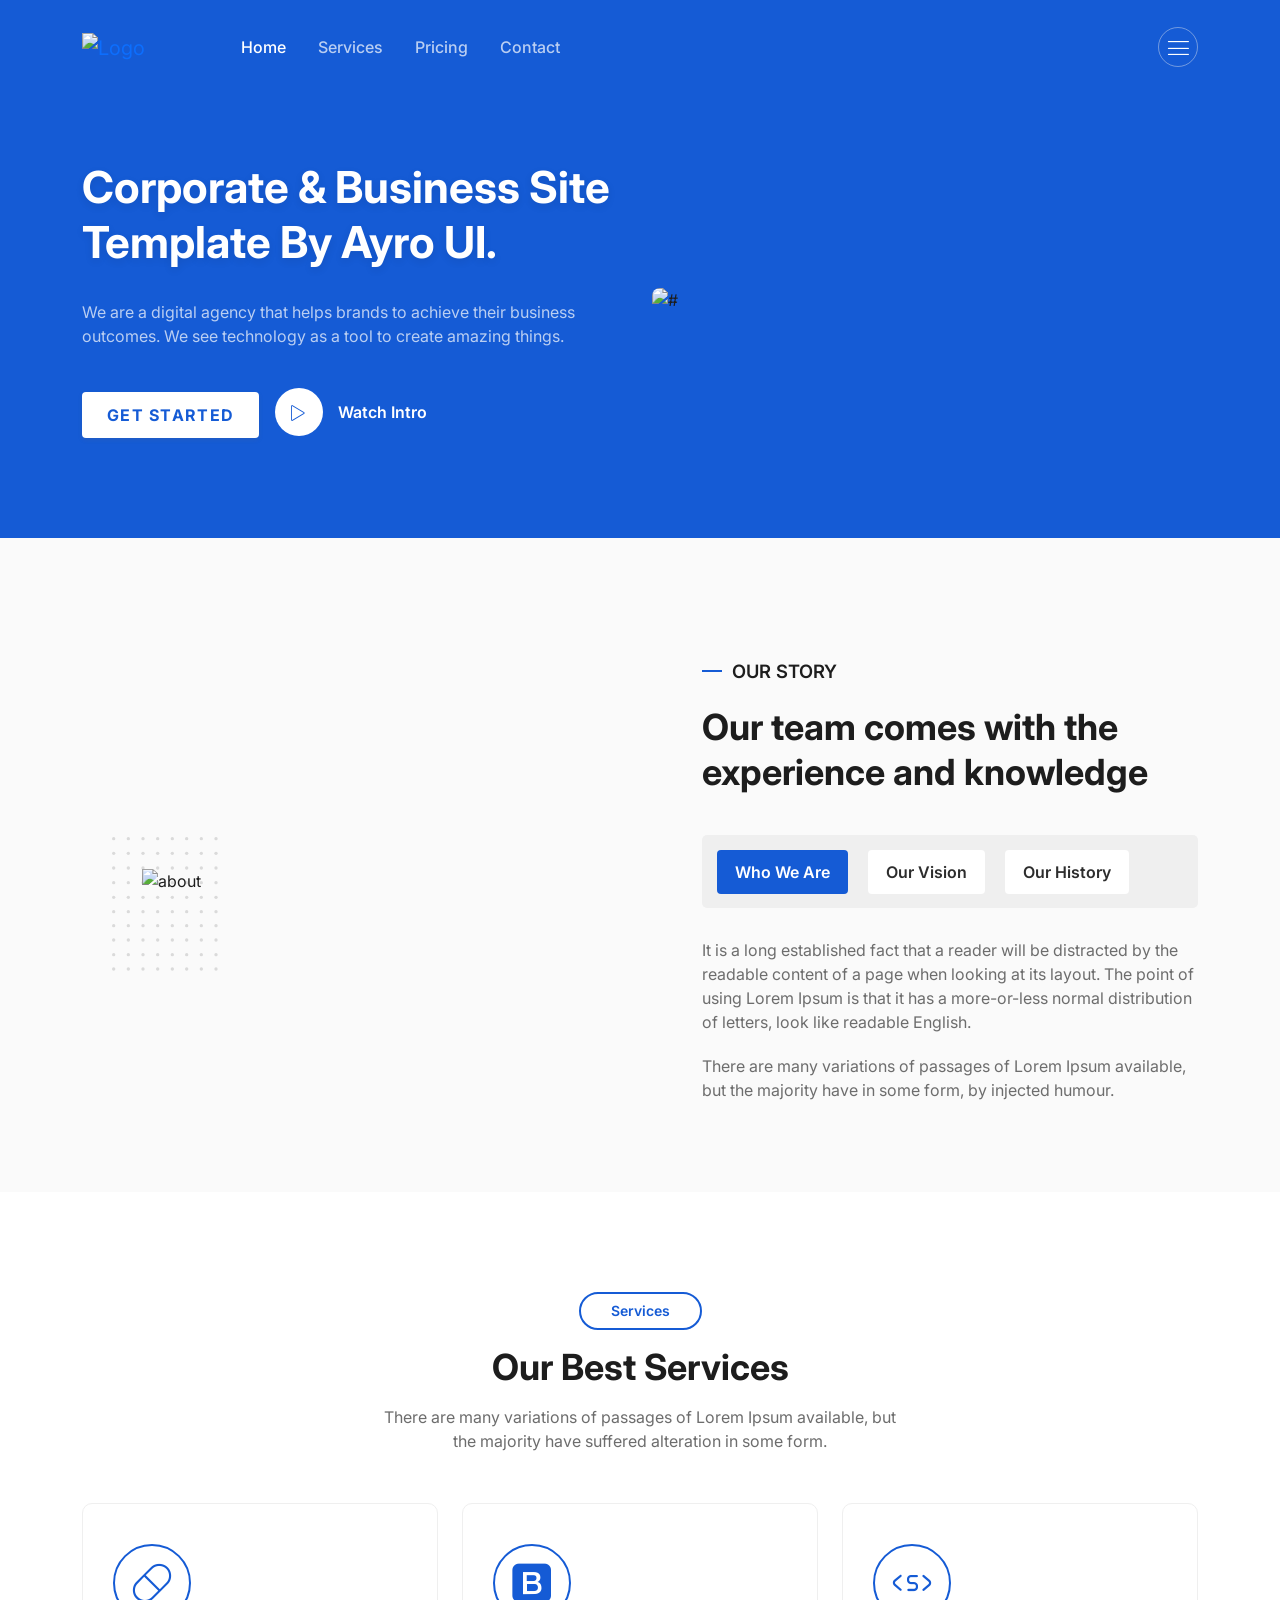
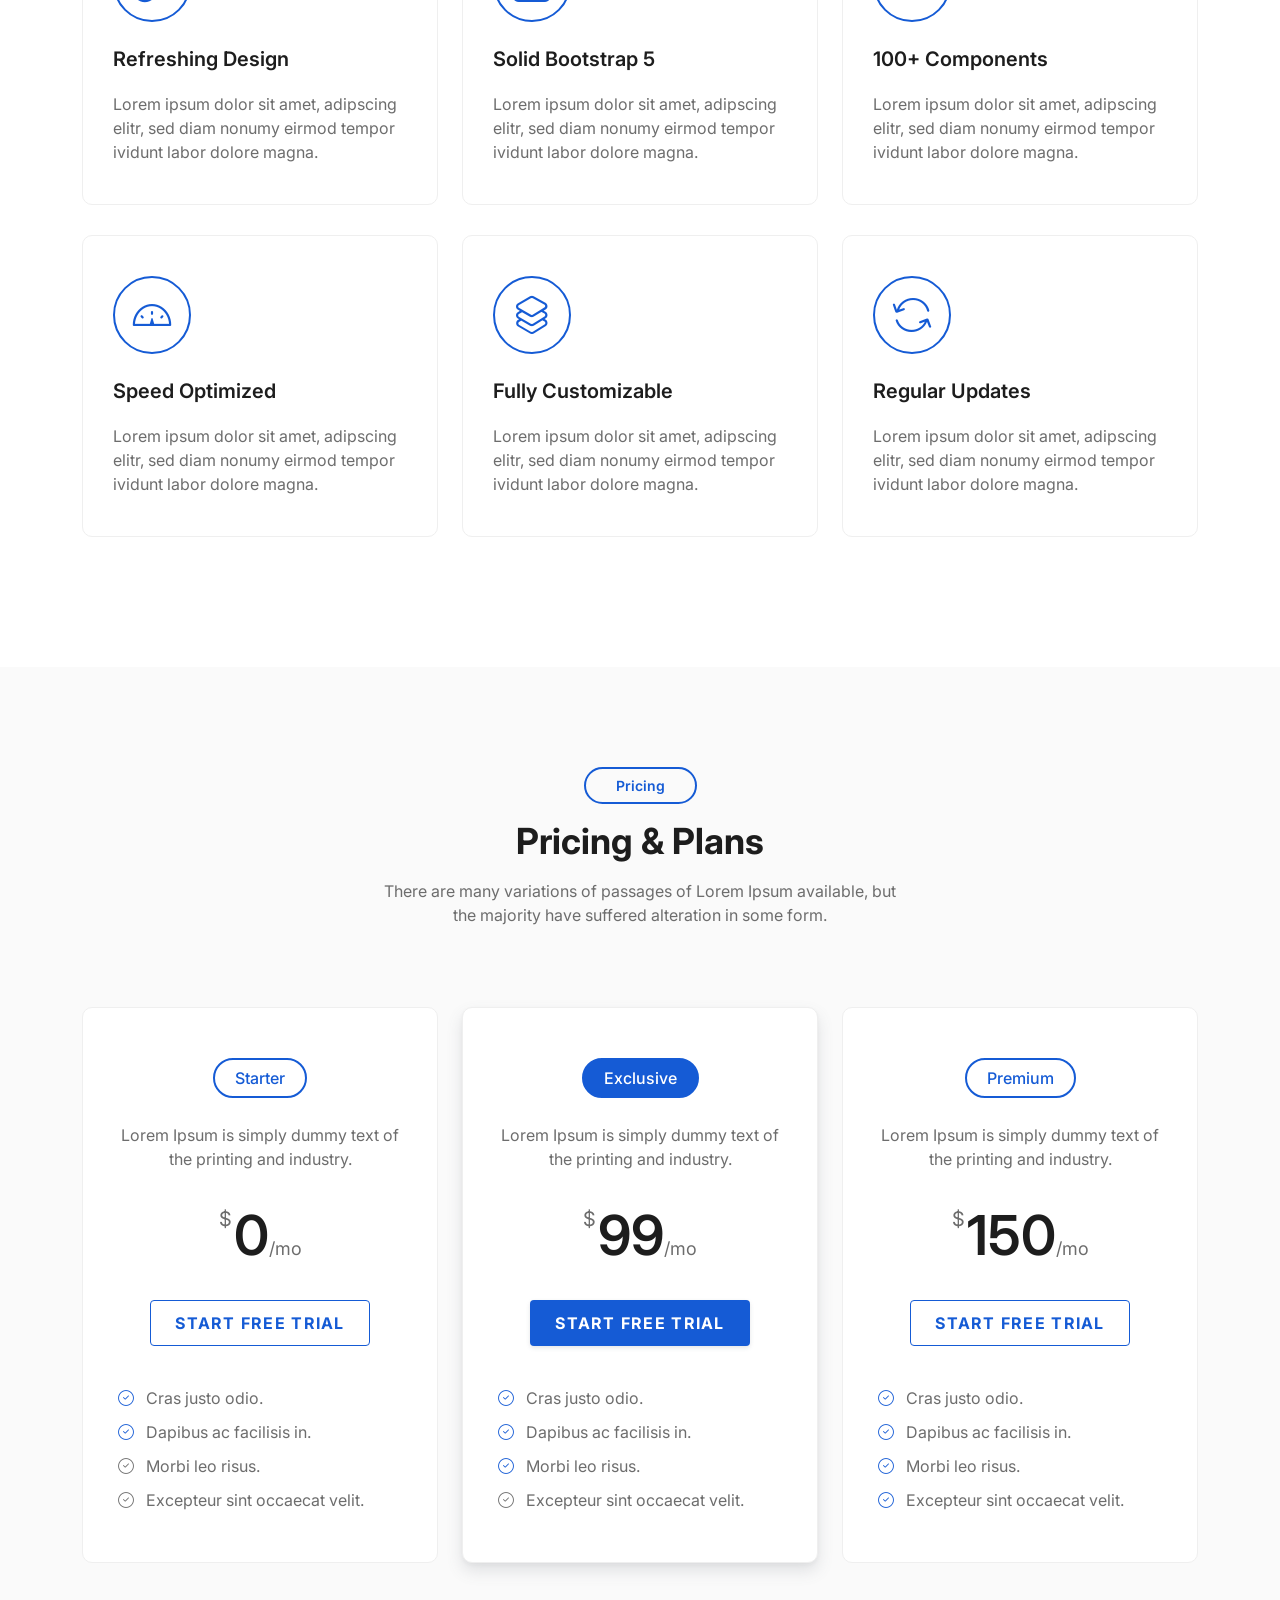
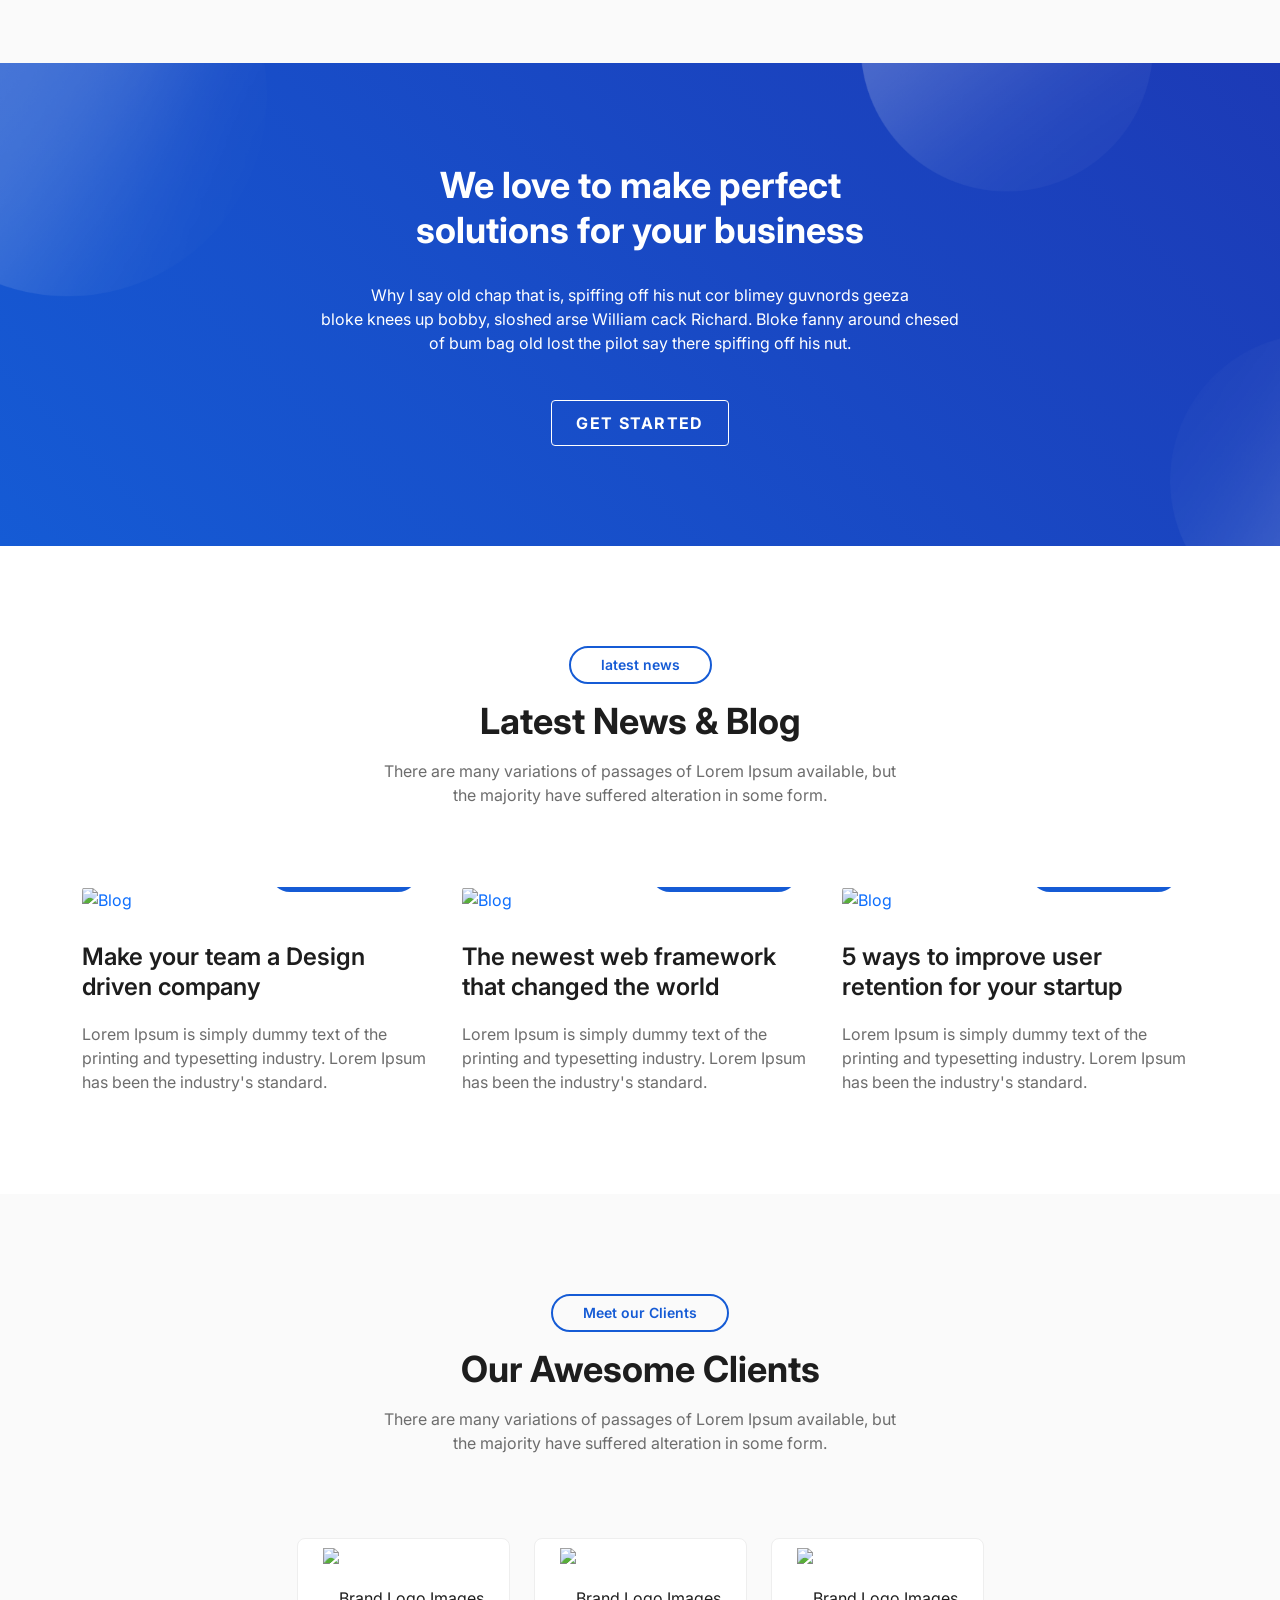
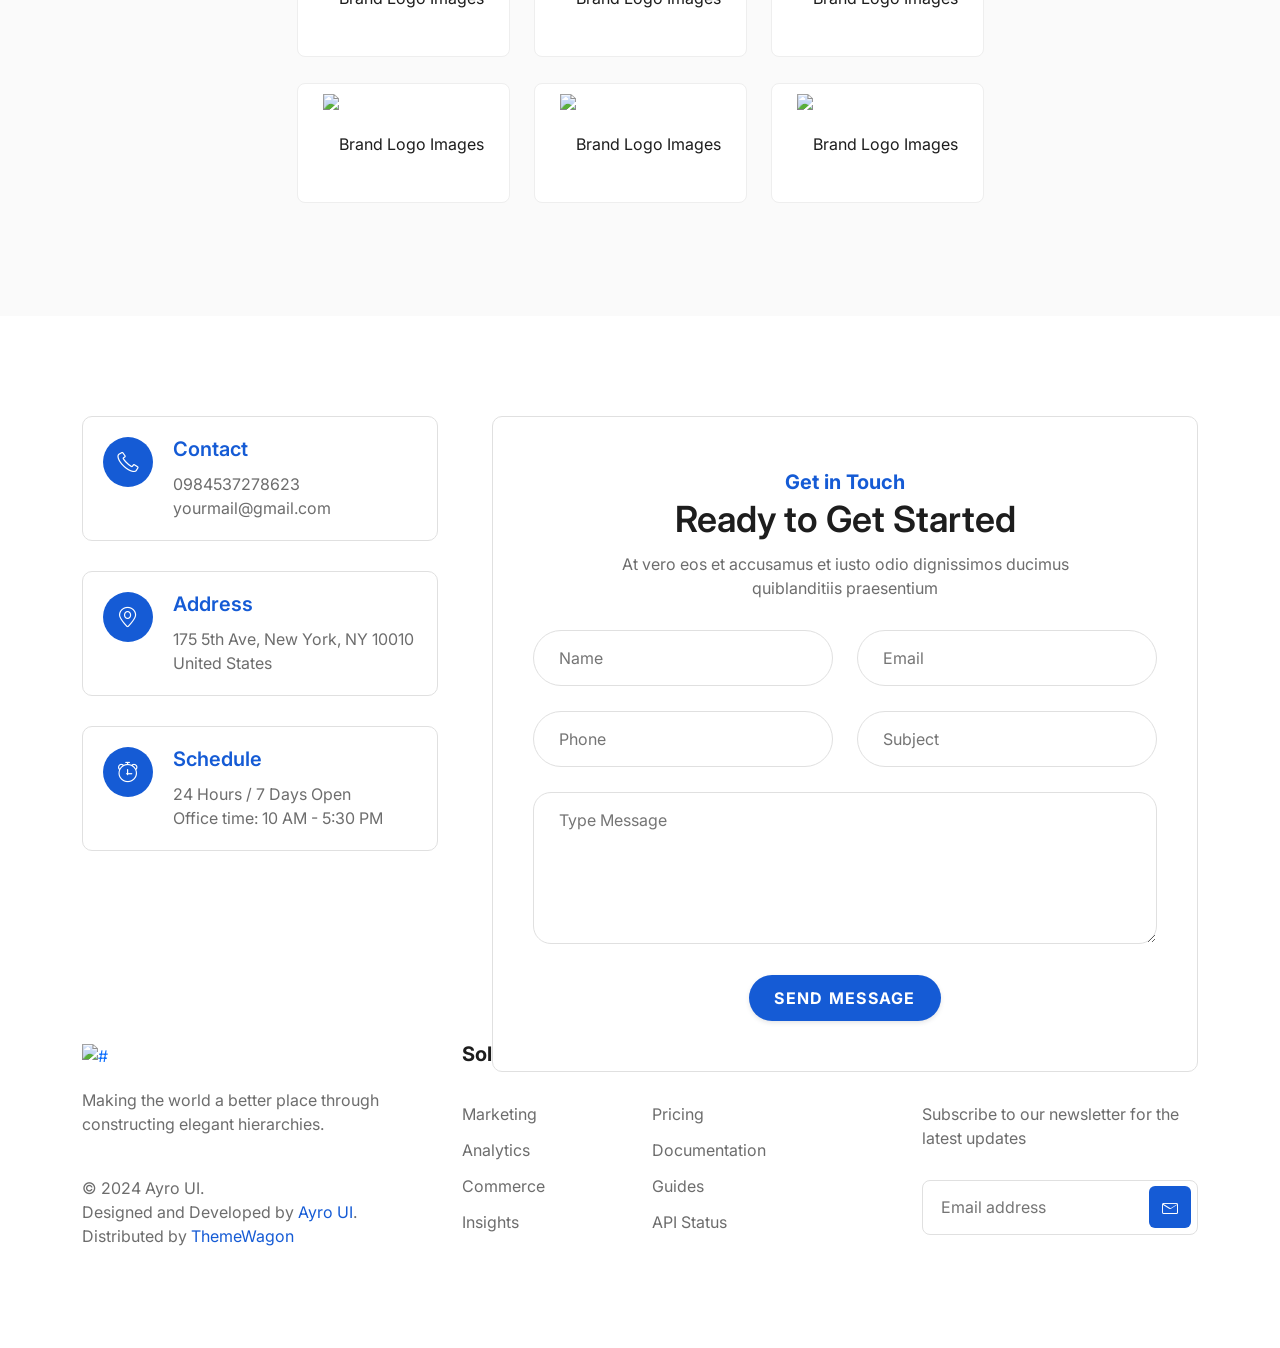
==== index.html @ a14bc6bd "Update" ====
<!DOCTYPE html>
<html lang="en">

<head>
	<!--====== Required meta tags ======-->
	<meta charset="utf-8" />
	<meta http-equiv="x-ua-compatible" content="ie=edge" />
	<meta name="description" content="" />
	<meta name="viewport" content="width=device-width, initial-scale=1, shrink-to-fit=no" />

	<!--====== Title ======-->
	<title>Business | Bootstrap 5 Business Template</title>

	<!--====== Favicon Icon ======-->
	<link rel="shortcut icon" href="../assets/images/favicon.svg" type="image/svg" />

	<!--====== Bootstrap css ======-->
	<link rel="stylesheet" href="assets/css/bootstrap.min.css" />

	<!--====== Line Icons css ======-->
	<link rel="stylesheet" href="assets/css/lineicons.css" />

	<!--====== Tiny Slider css ======-->
	<link rel="stylesheet" href="assets/css/tiny-slider.css" />

	<!--====== gLightBox css ======-->
	<link rel="stylesheet" href="assets/css/glightbox.min.css" />

	<link rel="stylesheet" href="style.css" />
</head>

<body>

	<!--====== NAVBAR NINE PART START ======-->

	<section class="navbar-area navbar-nine">
		<div class="container">
			<div class="row">
				<div class="col-lg-12">
					<nav class="navbar navbar-expand-lg">
						<a class="navbar-brand" href="index.html">
							<img src="assets/images/white-logo.svg" alt="Logo" />
						</a>
						<button class="navbar-toggler" type="button" data-bs-toggle="collapse"
							data-bs-target="#navbarNine" aria-controls="navbarNine" aria-expanded="false"
							aria-label="Toggle navigation">
							<span class="toggler-icon"></span>
							<span class="toggler-icon"></span>
							<span class="toggler-icon"></span>
						</button>

						<div class="collapse navbar-collapse sub-menu-bar" id="navbarNine">
							<ul class="navbar-nav me-auto">
								<li class="nav-item">
									<a class="page-scroll active" href="#hero-area">Home</a>
								</li>
								<li class="nav-item">
									<a class="page-scroll" href="#services">Services</a>
								</li>

								<li class="nav-item">
									<a class="page-scroll" href="#pricing">Pricing</a>
								</li>
								<li class="nav-item">
									<a class="page-scroll" href="#contact">Contact</a>
								</li>
							</ul>
						</div>

						<div class="navbar-btn d-none d-lg-inline-block">
							<a class="menu-bar" href="#side-menu-left"><i class="lni lni-menu"></i></a>
						</div>
					</nav>
					<!-- navbar -->
				</div>
			</div>
			<!-- row -->
		</div>
		<!-- container -->
	</section>

	<!--====== NAVBAR NINE PART ENDS ======-->

	<!--====== SIDEBAR PART START ======-->

	<div class="sidebar-left">
		<div class="sidebar-close">
			<a class="close" href="#close"><i class="lni lni-close"></i></a>
		</div>
		<div class="sidebar-content">
			<div class="sidebar-logo">
				<a href="index.html"><img src="assets/images/logo.svg" alt="Logo" /></a>
			</div>
			<p class="text">Lorem ipsum dolor sit amet adipisicing elit. Sapiente fuga nisi rerum iusto intro.</p>
			<!-- logo -->
			<div class="sidebar-menu">
				<h5 class="menu-title">Quick Links</h5>
				<ul>
					<li><a href="javascript:void(0)">About Us</a></li>
					<li><a href="javascript:void(0)">Our Team</a></li>
					<li><a href="javascript:void(0)">Latest News</a></li>
					<li><a href="javascript:void(0)">Contact Us</a></li>
				</ul>
			</div>
			<!-- menu -->
			<div class="sidebar-social align-items-center justify-content-center">
				<h5 class="social-title">Follow Us On</h5>
				<ul>
					<li>
						<a href="javascript:void(0)"><i class="lni lni-facebook-filled"></i></a>
					</li>
					<li>
						<a href="javascript:void(0)"><i class="lni lni-twitter-original"></i></a>
					</li>
					<li>
						<a href="javascript:void(0)"><i class="lni lni-linkedin-original"></i></a>
					</li>
					<li>
						<a href="javascript:void(0)"><i class="lni lni-youtube"></i></a>
					</li>
				</ul>
			</div>
			<!-- sidebar social -->
		</div>
		<!-- content -->
	</div>
	<div class="overlay-left"></div>

	<!--====== SIDEBAR PART ENDS ======-->

	<!-- Start header Area -->
	<section id="hero-area" class="header-area header-eight">
		<div class="container">
			<div class="row align-items-center">
				<div class="col-lg-6 col-md-12 col-12">
					<div class="header-content">
						<h1>Corporate & Business Site Template by Ayro UI.</h1>
						<p>
							We are a digital agency that helps brands to achieve their
							business outcomes. We see technology as a tool to create amazing
							things.
						</p>
						<div class="button">
							<a href="javascript:void(0)" class="btn primary-btn">Get Started</a>
							<a href="https://www.youtube.com/watch?v=r44RKWyfcFw&fbclid=IwAR21beSJORalzmzokxDRcGfkZA1AtRTE__l5N4r09HcGS5Y6vOluyouM9EM"
								class="glightbox video-button">
								<span class="btn icon-btn rounded-full">
									<i class="lni lni-play"></i>
								</span>
								<span class="text">Watch Intro</span>
							</a>
						</div>
					</div>
				</div>
				<div class="col-lg-6 col-md-12 col-12">
					<div class="header-image">
						<img src="assets/images/header/hero-image.jpg" alt="#" />
					</div>
				</div>
			</div>
		</div>
	</section>
	<!-- End header Area -->

	<!--====== ABOUT FIVE PART START ======-->

	<section class="about-area about-five">
		<div class="container">
			<div class="row align-items-center">
				<div class="col-lg-6 col-12">
					<div class="about-image-five">
						<svg class="shape" width="106" height="134" viewBox="0 0 106 134" fill="none"
							xmlns="http://www.w3.org/2000/svg">
							<circle cx="1.66654" cy="1.66679" r="1.66667" fill="#DADADA" />
							<circle cx="1.66654" cy="16.3335" r="1.66667" fill="#DADADA" />
							<circle cx="1.66654" cy="31.0001" r="1.66667" fill="#DADADA" />
							<circle cx="1.66654" cy="45.6668" r="1.66667" fill="#DADADA" />
							<circle cx="1.66654" cy="60.3335" r="1.66667" fill="#DADADA" />
							<circle cx="1.66654" cy="88.6668" r="1.66667" fill="#DADADA" />
							<circle cx="1.66654" cy="117.667" r="1.66667" fill="#DADADA" />
							<circle cx="1.66654" cy="74.6668" r="1.66667" fill="#DADADA" />
							<circle cx="1.66654" cy="103" r="1.66667" fill="#DADADA" />
							<circle cx="1.66654" cy="132" r="1.66667" fill="#DADADA" />
							<circle cx="16.3333" cy="1.66679" r="1.66667" fill="#DADADA" />
							<circle cx="16.3333" cy="16.3335" r="1.66667" fill="#DADADA" />
							<circle cx="16.3333" cy="31.0001" r="1.66667" fill="#DADADA" />
							<circle cx="16.3333" cy="45.6668" r="1.66667" fill="#DADADA" />
							<circle cx="16.333" cy="60.3335" r="1.66667" fill="#DADADA" />
							<circle cx="16.333" cy="88.6668" r="1.66667" fill="#DADADA" />
							<circle cx="16.333" cy="117.667" r="1.66667" fill="#DADADA" />
							<circle cx="16.333" cy="74.6668" r="1.66667" fill="#DADADA" />
							<circle cx="16.333" cy="103" r="1.66667" fill="#DADADA" />
							<circle cx="16.333" cy="132" r="1.66667" fill="#DADADA" />
							<circle cx="30.9998" cy="1.66679" r="1.66667" fill="#DADADA" />
							<circle cx="74.6665" cy="1.66679" r="1.66667" fill="#DADADA" />
							<circle cx="30.9998" cy="16.3335" r="1.66667" fill="#DADADA" />
							<circle cx="74.6665" cy="16.3335" r="1.66667" fill="#DADADA" />
							<circle cx="30.9998" cy="31.0001" r="1.66667" fill="#DADADA" />
							<circle cx="74.6665" cy="31.0001" r="1.66667" fill="#DADADA" />
							<circle cx="30.9998" cy="45.6668" r="1.66667" fill="#DADADA" />
							<circle cx="74.6665" cy="45.6668" r="1.66667" fill="#DADADA" />
							<circle cx="31" cy="60.3335" r="1.66667" fill="#DADADA" />
							<circle cx="74.6668" cy="60.3335" r="1.66667" fill="#DADADA" />
							<circle cx="31" cy="88.6668" r="1.66667" fill="#DADADA" />
							<circle cx="74.6668" cy="88.6668" r="1.66667" fill="#DADADA" />
							<circle cx="31" cy="117.667" r="1.66667" fill="#DADADA" />
							<circle cx="74.6668" cy="117.667" r="1.66667" fill="#DADADA" />
							<circle cx="31" cy="74.6668" r="1.66667" fill="#DADADA" />
							<circle cx="74.6668" cy="74.6668" r="1.66667" fill="#DADADA" />
							<circle cx="31" cy="103" r="1.66667" fill="#DADADA" />
							<circle cx="74.6668" cy="103" r="1.66667" fill="#DADADA" />
							<circle cx="31" cy="132" r="1.66667" fill="#DADADA" />
							<circle cx="74.6668" cy="132" r="1.66667" fill="#DADADA" />
							<circle cx="45.6665" cy="1.66679" r="1.66667" fill="#DADADA" />
							<circle cx="89.3333" cy="1.66679" r="1.66667" fill="#DADADA" />
							<circle cx="45.6665" cy="16.3335" r="1.66667" fill="#DADADA" />
							<circle cx="89.3333" cy="16.3335" r="1.66667" fill="#DADADA" />
							<circle cx="45.6665" cy="31.0001" r="1.66667" fill="#DADADA" />
							<circle cx="89.3333" cy="31.0001" r="1.66667" fill="#DADADA" />
							<circle cx="45.6665" cy="45.6668" r="1.66667" fill="#DADADA" />
							<circle cx="89.3333" cy="45.6668" r="1.66667" fill="#DADADA" />
							<circle cx="45.6665" cy="60.3335" r="1.66667" fill="#DADADA" />
							<circle cx="89.3333" cy="60.3335" r="1.66667" fill="#DADADA" />
							<circle cx="45.6665" cy="88.6668" r="1.66667" fill="#DADADA" />
							<circle cx="89.3333" cy="88.6668" r="1.66667" fill="#DADADA" />
							<circle cx="45.6665" cy="117.667" r="1.66667" fill="#DADADA" />
							<circle cx="89.3333" cy="117.667" r="1.66667" fill="#DADADA" />
							<circle cx="45.6665" cy="74.6668" r="1.66667" fill="#DADADA" />
							<circle cx="89.3333" cy="74.6668" r="1.66667" fill="#DADADA" />
							<circle cx="45.6665" cy="103" r="1.66667" fill="#DADADA" />
							<circle cx="89.3333" cy="103" r="1.66667" fill="#DADADA" />
							<circle cx="45.6665" cy="132" r="1.66667" fill="#DADADA" />
							<circle cx="89.3333" cy="132" r="1.66667" fill="#DADADA" />
							<circle cx="60.3333" cy="1.66679" r="1.66667" fill="#DADADA" />
							<circle cx="104" cy="1.66679" r="1.66667" fill="#DADADA" />
							<circle cx="60.3333" cy="16.3335" r="1.66667" fill="#DADADA" />
							<circle cx="104" cy="16.3335" r="1.66667" fill="#DADADA" />
							<circle cx="60.3333" cy="31.0001" r="1.66667" fill="#DADADA" />
							<circle cx="104" cy="31.0001" r="1.66667" fill="#DADADA" />
							<circle cx="60.3333" cy="45.6668" r="1.66667" fill="#DADADA" />
							<circle cx="104" cy="45.6668" r="1.66667" fill="#DADADA" />
							<circle cx="60.333" cy="60.3335" r="1.66667" fill="#DADADA" />
							<circle cx="104" cy="60.3335" r="1.66667" fill="#DADADA" />
							<circle cx="60.333" cy="88.6668" r="1.66667" fill="#DADADA" />
							<circle cx="104" cy="88.6668" r="1.66667" fill="#DADADA" />
							<circle cx="60.333" cy="117.667" r="1.66667" fill="#DADADA" />
							<circle cx="104" cy="117.667" r="1.66667" fill="#DADADA" />
							<circle cx="60.333" cy="74.6668" r="1.66667" fill="#DADADA" />
							<circle cx="104" cy="74.6668" r="1.66667" fill="#DADADA" />
							<circle cx="60.333" cy="103" r="1.66667" fill="#DADADA" />
							<circle cx="104" cy="103" r="1.66667" fill="#DADADA" />
							<circle cx="60.333" cy="132" r="1.66667" fill="#DADADA" />
							<circle cx="104" cy="132" r="1.66667" fill="#DADADA" />
						</svg>
						<img src="assets/images/about/about-img1.jpg" alt="about" />
					</div>
				</div>
				<div class="col-lg-6 col-12">
					<div class="about-five-content">
						<h6 class="small-title text-lg">OUR STORY</h6>
						<h2 class="main-title fw-bold">Our team comes with the experience and knowledge</h2>
						<div class="about-five-tab">
							<nav>
								<div class="nav nav-tabs" id="nav-tab" role="tablist">
									<button class="nav-link active" id="nav-who-tab" data-bs-toggle="tab"
										data-bs-target="#nav-who" type="button" role="tab" aria-controls="nav-who"
										aria-selected="true">Who We Are</button>
									<button class="nav-link" id="nav-vision-tab" data-bs-toggle="tab"
										data-bs-target="#nav-vision" type="button" role="tab" aria-controls="nav-vision"
										aria-selected="false">our Vision</button>
									<button class="nav-link" id="nav-history-tab" data-bs-toggle="tab"
										data-bs-target="#nav-history" type="button" role="tab"
										aria-controls="nav-history" aria-selected="false">our History</button>
								</div>
							</nav>
							<div class="tab-content" id="nav-tabContent">
								<div class="tab-pane fade show active" id="nav-who" role="tabpanel"
									aria-labelledby="nav-who-tab">
									<p>It is a long established fact that a reader will be distracted by the readable
										content of a page
										when
										looking at its layout. The point of using Lorem Ipsum is that it has a
										more-or-less normal
										distribution of letters, look like readable English.</p>
									<p>There are many variations of passages of Lorem Ipsum available, but the majority
										have in some
										form,
										by injected humour.</p>
								</div>
								<div class="tab-pane fade" id="nav-vision" role="tabpanel"
									aria-labelledby="nav-vision-tab">
									<p>It is a long established fact that a reader will be distracted by the readable
										content of a page
										when
										looking at its layout. The point of using Lorem Ipsum is that it has a
										more-or-less normal
										distribution of letters, look like readable English.</p>
									<p>There are many variations of passages of Lorem Ipsum available, but the majority
										have in some
										form,
										by injected humour.</p>
								</div>
								<div class="tab-pane fade" id="nav-history" role="tabpanel"
									aria-labelledby="nav-history-tab">
									<p>It is a long established fact that a reader will be distracted by the readable
										content of a page
										when
										looking at its layout. The point of using Lorem Ipsum is that it has a
										more-or-less normal
										distribution of letters, look like readable English.</p>
									<p>There are many variations of passages of Lorem Ipsum available, but the majority
										have in some
										form,
										by injected humour.</p>
								</div>
							</div>
						</div>
					</div>
				</div>
			</div>
		</div>
		<!-- container -->
	</section>

	<!--====== ABOUT FIVE PART ENDS ======-->

	<!-- ===== service-area start ===== -->
	<section id="services" class="services-area services-eight">
		<!--======  Start Section Title Five ======-->
		<div class="section-title-five">
			<div class="container">
				<div class="row">
					<div class="col-12">
						<div class="content">
							<h6>Services</h6>
							<h2 class="fw-bold">Our Best Services</h2>
							<p>
								There are many variations of passages of Lorem Ipsum available,
								but the majority have suffered alteration in some form.
							</p>
						</div>
					</div>
				</div>
				<!-- row -->
			</div>
			<!-- container -->
		</div>
		<!--======  End Section Title Five ======-->
		<div class="container">
			<div class="row">
				<div class="col-lg-4 col-md-6">
					<div class="single-services">
						<div class="service-icon">
							<i class="lni lni-capsule"></i>
						</div>
						<div class="service-content">
							<h4>Refreshing Design</h4>
							<p>
								Lorem ipsum dolor sit amet, adipscing elitr, sed diam nonumy
								eirmod tempor ividunt labor dolore magna.
							</p>
						</div>
					</div>
				</div>
				<div class="col-lg-4 col-md-6">
					<div class="single-services">
						<div class="service-icon">
							<i class="lni lni-bootstrap"></i>
						</div>
						<div class="service-content">
							<h4>Solid Bootstrap 5</h4>
							<p>
								Lorem ipsum dolor sit amet, adipscing elitr, sed diam nonumy
								eirmod tempor ividunt labor dolore magna.
							</p>
						</div>
					</div>
				</div>
				<div class="col-lg-4 col-md-6">
					<div class="single-services">
						<div class="service-icon">
							<i class="lni lni-shortcode"></i>
						</div>
						<div class="service-content">
							<h4>100+ Components</h4>
							<p>
								Lorem ipsum dolor sit amet, adipscing elitr, sed diam nonumy
								eirmod tempor ividunt labor dolore magna.
							</p>
						</div>
					</div>
				</div>
				<div class="col-lg-4 col-md-6">
					<div class="single-services">
						<div class="service-icon">
							<i class="lni lni-dashboard"></i>
						</div>
						<div class="service-content">
							<h4>Speed Optimized</h4>
							<p>
								Lorem ipsum dolor sit amet, adipscing elitr, sed diam nonumy
								eirmod tempor ividunt labor dolore magna.
							</p>
						</div>
					</div>
				</div>
				<div class="col-lg-4 col-md-6">
					<div class="single-services">
						<div class="service-icon">
							<i class="lni lni-layers"></i>
						</div>
						<div class="service-content">
							<h4>Fully Customizable</h4>
							<p>
								Lorem ipsum dolor sit amet, adipscing elitr, sed diam nonumy
								eirmod tempor ividunt labor dolore magna.
							</p>
						</div>
					</div>
				</div>
				<div class="col-lg-4 col-md-6">
					<div class="single-services">
						<div class="service-icon">
							<i class="lni lni-reload"></i>
						</div>
						<div class="service-content">
							<h4>Regular Updates</h4>
							<p>
								Lorem ipsum dolor sit amet, adipscing elitr, sed diam nonumy
								eirmod tempor ividunt labor dolore magna.
							</p>
						</div>
					</div>
				</div>
			</div>
		</div>
	</section>
	<!-- ===== service-area end ===== -->


	<!-- Start Pricing  Area -->
	<section id="pricing" class="pricing-area pricing-fourteen">
		<!--======  Start Section Title Five ======-->
		<div class="section-title-five">
			<div class="container">
				<div class="row">
					<div class="col-12">
						<div class="content">
							<h6>Pricing</h6>
							<h2 class="fw-bold">Pricing & Plans</h2>
							<p>
								There are many variations of passages of Lorem Ipsum available,
								but the majority have suffered alteration in some form.
							</p>
						</div>
					</div>
				</div>
				<!-- row -->
			</div>
			<!-- container -->
		</div>
		<!--======  End Section Title Five ======-->
		<div class="container">
			<div class="row">
				<div class="col-lg-4 col-md-6 col-12">
					<div class="pricing-style-fourteen">
						<div class="table-head">
							<h6 class="title">Starter</h4>
								<p>Lorem Ipsum is simply dummy text of the printing and industry.</p>
								<div class="price">
									<h2 class="amount">
										<span class="currency">$</span>0<span class="duration">/mo </span>
									</h2>
								</div>
						</div>

						<div class="light-rounded-buttons">
							<a href="javascript:void(0)" class="btn primary-btn-outline">
								Start free trial
							</a>
						</div>

						<div class="table-content">
							<ul class="table-list">
								<li> <i class="lni lni-checkmark-circle"></i> Cras justo odio.</li>
								<li> <i class="lni lni-checkmark-circle"></i> Dapibus ac facilisis in.</li>
								<li> <i class="lni lni-checkmark-circle deactive"></i> Morbi leo risus.</li>
								<li> <i class="lni lni-checkmark-circle deactive"></i> Excepteur sint occaecat velit.
								</li>
							</ul>
						</div>
					</div>
				</div>
				<div class="col-lg-4 col-md-6 col-12">
					<div class="pricing-style-fourteen middle">
						<div class="table-head">
							<h6 class="title">Exclusive</h4>
								<p>Lorem Ipsum is simply dummy text of the printing and industry.</p>
								<div class="price">
									<h2 class="amount">
										<span class="currency">$</span>99<span class="duration">/mo </span>
									</h2>
								</div>
						</div>

						<div class="light-rounded-buttons">
							<a href="javascript:void(0)" class="btn primary-btn">
								Start free trial
							</a>
						</div>

						<div class="table-content">
							<ul class="table-list">
								<li> <i class="lni lni-checkmark-circle"></i> Cras justo odio.</li>
								<li> <i class="lni lni-checkmark-circle"></i> Dapibus ac facilisis in.</li>
								<li> <i class="lni lni-checkmark-circle"></i> Morbi leo risus.</li>
								<li> <i class="lni lni-checkmark-circle deactive"></i> Excepteur sint occaecat velit.
								</li>
							</ul>
						</div>
					</div>
				</div>
				<div class="col-lg-4 col-md-6 col-12">
					<div class="pricing-style-fourteen">
						<div class="table-head">
							<h6 class="title">Premium</h4>
								<p>Lorem Ipsum is simply dummy text of the printing and industry.</p>
								<div class="price">
									<h2 class="amount">
										<span class="currency">$</span>150<span class="duration">/mo </span>
									</h2>
								</div>
						</div>

						<div class="light-rounded-buttons">
							<a href="javascript:void(0)" class="btn primary-btn-outline">
								Start free trial
							</a>
						</div>

						<div class="table-content">
							<ul class="table-list">
								<li> <i class="lni lni-checkmark-circle"></i> Cras justo odio.</li>
								<li> <i class="lni lni-checkmark-circle"></i> Dapibus ac facilisis in.</li>
								<li> <i class="lni lni-checkmark-circle"></i> Morbi leo risus.</li>
								<li> <i class="lni lni-checkmark-circle"></i> Excepteur sint occaecat velit.</li>
							</ul>
						</div>
					</div>
				</div>
			</div>
		</div>
	</section>
	<!--/ End Pricing  Area -->



	<!-- Start Cta Area -->
	<section id="call-action" class="call-action">
		<div class="container">
			<div class="row justify-content-center">
				<div class="col-xxl-6 col-xl-7 col-lg-8 col-md-9">
					<div class="inner-content">
						<h2>We love to make perfect <br />solutions for your business</h2>
						<p>
							Why I say old chap that is, spiffing off his nut cor blimey
							guvnords geeza<br />
							bloke knees up bobby, sloshed arse William cack Richard. Bloke
							fanny around chesed of bum bag old lost the pilot say there
							spiffing off his nut.
						</p>
						<div class="light-rounded-buttons">
							<a href="javascript:void(0)" class="btn primary-btn-outline">Get Started</a>
						</div>
					</div>
				</div>
			</div>
		</div>
	</section>
	<!-- End Cta Area -->



	<!-- Start Latest News Area -->
	<div id="blog" class="latest-news-area section">
		<!--======  Start Section Title Five ======-->
		<div class="section-title-five">
			<div class="container">
				<div class="row">
					<div class="col-12">
						<div class="content">
							<h6>latest news</h6>
							<h2 class="fw-bold">Latest News & Blog</h2>
							<p>
								There are many variations of passages of Lorem Ipsum available,
								but the majority have suffered alteration in some form.
							</p>
						</div>
					</div>
				</div>
				<!-- row -->
			</div>
			<!-- container -->
		</div>
		<!--======  End Section Title Five ======-->
		<div class="container">
			<div class="row">
				<div class="col-lg-4 col-md-6 col-12">
					<!-- Single News -->
					<div class="single-news">
						<div class="image">
							<a href="javascript:void(0)"><img class="thumb" src="assets/images/blog/1.jpg"
									alt="Blog" /></a>
							<div class="meta-details">
								<img class="thumb" src="assets/images/blog/b6.jpg" alt="Author" />
								<span>BY TIM NORTON</span>
							</div>
						</div>
						<div class="content-body">
							<h4 class="title">
								<a href="javascript:void(0)"> Make your team a Design driven company </a>
							</h4>
							<p>
								Lorem Ipsum is simply dummy text of the printing and
								typesetting industry. Lorem Ipsum has been the industry's
								standard.
							</p>
						</div>
					</div>
					<!-- End Single News -->
				</div>
				<div class="col-lg-4 col-md-6 col-12">
					<!-- Single News -->
					<div class="single-news">
						<div class="image">
							<a href="javascript:void(0)"><img class="thumb" src="assets/images/blog/2.jpg"
									alt="Blog" /></a>
							<div class="meta-details">
								<img class="thumb" src="assets/images/blog/b6.jpg" alt="Author" />
								<span>BY TIM NORTON</span>
							</div>
						</div>
						<div class="content-body">
							<h4 class="title">
								<a href="javascript:void(0)">
									The newest web framework that changed the world
								</a>
							</h4>
							<p>
								Lorem Ipsum is simply dummy text of the printing and
								typesetting industry. Lorem Ipsum has been the industry's
								standard.
							</p>
						</div>
					</div>
					<!-- End Single News -->
				</div>
				<div class="col-lg-4 col-md-6 col-12">
					<!-- Single News -->
					<div class="single-news">
						<div class="image">
							<a href="javascript:void(0)"><img class="thumb" src="assets/images/blog/3.jpg"
									alt="Blog" /></a>
							<div class="meta-details">
								<img class="thumb" src="assets/images/blog/b6.jpg" alt="Author" />
								<span>BY TIM NORTON</span>
							</div>
						</div>
						<div class="content-body">
							<h4 class="title">
								<a href="javascript:void(0)">
									5 ways to improve user retention for your startup
								</a>
							</h4>
							<p>
								Lorem Ipsum is simply dummy text of the printing and
								typesetting industry. Lorem Ipsum has been the industry's
								standard.
							</p>
						</div>
					</div>
					<!-- End Single News -->
				</div>
			</div>
		</div>
	</div>
	<!-- End Latest News Area -->

	<!-- Start Brand Area -->
	<div id="clients" class="brand-area section">
		<!--======  Start Section Title Five ======-->
		<div class="section-title-five">
			<div class="container">
				<div class="row">
					<div class="col-12">
						<div class="content">
							<h6>Meet our Clients</h6>
							<h2 class="fw-bold">Our Awesome Clients</h2>
							<p>
								There are many variations of passages of Lorem Ipsum available,
								but the majority have suffered alteration in some form.
							</p>
						</div>
					</div>
				</div>
				<!-- row -->
			</div>
			<!-- container -->
		</div>
		<!--======  End Section Title Five ======-->
		<div class="container">
			<div class="row">
				<div class="col-lg-8 offset-lg-2 col-12">
					<div class="clients-logos">
						<div class="single-image">
							<img src="assets/images/client-logo/graygrids.svg" alt="Brand Logo Images" />
						</div>
						<div class="single-image">
							<img src="assets/images/client-logo/uideck.svg" alt="Brand Logo Images" />
						</div>
						<div class="single-image">
							<img src="assets/images/client-logo/ayroui.svg" alt="Brand Logo Images" />
						</div>
						<div class="single-image">
							<img src="assets/images/client-logo/lineicons.svg" alt="Brand Logo Images" />
						</div>
						<div class="single-image">
							<img src="assets/images/client-logo/tailwindtemplates.svg" alt="Brand Logo Images" />
						</div>
						<div class="single-image">
							<img src="assets/images/client-logo/ecomhtml.svg" alt="Brand Logo Images" />
						</div>
					</div>
				</div>
			</div>
		</div>
	</div>
	<!-- End Brand Area -->

	<!-- ========================= contact-section start ========================= -->
	<section id="contact" class="contact-section">
		<div class="container">
			<div class="row">
				<div class="col-xl-4">
					<div class="contact-item-wrapper">
						<div class="row">
							<div class="col-12 col-md-6 col-xl-12">
								<div class="contact-item">
									<div class="contact-icon">
										<i class="lni lni-phone"></i>
									</div>
									<div class="contact-content">
										<h4>Contact</h4>
										<p>0984537278623</p>
										<p>yourmail@gmail.com</p>
									</div>
								</div>
							</div>
							<div class="col-12 col-md-6 col-xl-12">
								<div class="contact-item">
									<div class="contact-icon">
										<i class="lni lni-map-marker"></i>
									</div>
									<div class="contact-content">
										<h4>Address</h4>
										<p>175 5th Ave, New York, NY 10010</p>
										<p>United States</p>
									</div>
								</div>
							</div>
							<div class="col-12 col-md-6 col-xl-12">
								<div class="contact-item">
									<div class="contact-icon">
										<i class="lni lni-alarm-clock"></i>
									</div>
									<div class="contact-content">
										<h4>Schedule</h4>
										<p>24 Hours / 7 Days Open</p>
										<p>Office time: 10 AM - 5:30 PM</p>
									</div>
								</div>
							</div>
						</div>
					</div>
				</div>
				<div class="col-xl-8">
					<div class="contact-form-wrapper">
						<div class="row">
							<div class="col-xl-10 col-lg-8 mx-auto">
								<div class="section-title text-center">
									<span> Get in Touch </span>
									<h2>
										Ready to Get Started
									</h2>
									<p>
										At vero eos et accusamus et iusto odio dignissimos ducimus
										quiblanditiis praesentium
									</p>
								</div>
							</div>
						</div>
						<form action="#" class="contact-form">
							<div class="row">
								<div class="col-md-6">
									<input type="text" name="name" id="name" placeholder="Name" required />
								</div>
								<div class="col-md-6">
									<input type="email" name="email" id="email" placeholder="Email" required />
								</div>
							</div>
							<div class="row">
								<div class="col-md-6">
									<input type="text" name="phone" id="phone" placeholder="Phone" required />
								</div>
								<div class="col-md-6">
									<input type="text" name="subject" id="email" placeholder="Subject" required />
								</div>
							</div>
							<div class="row">
								<div class="col-12">
									<textarea name="message" id="message" placeholder="Type Message"
										rows="5"></textarea>
								</div>
							</div>
							<div class="row">
								<div class="col-12">
									<div class="button text-center rounded-buttons">
										<button type="submit" class="btn primary-btn rounded-full">
											Send Message
										</button>
									</div>
								</div>
							</div>
						</form>
					</div>
				</div>
			</div>
		</div>
	</section>
	<!-- ========================= contact-section end ========================= -->

	<!-- ========================= map-section end ========================= -->
	<section class="map-section map-style-9">
		<div class="map-container">
			<object style="border:0; height: 500px; width: 100%;"
				data="https://www.google.com/maps/embed?pb=!1m18!1m12!1m3!1d3102.7887109309127!2d-77.44196278417968!3d38.95165507956235!2m3!1f0!2f0!3f0!3m2!1i1024!2i768!4f13.1!3m3!1m2!1s0x0%3A0x0!2zMzjCsDU3JzA2LjAiTiA3N8KwMjYnMjMuMiJX!5e0!3m2!1sen!2sbd!4v1545420879707"></object>
		</div>
		</div>
	</section>
	<!-- ========================= map-section end ========================= -->

	<!-- Start Footer Area -->
	<footer class="footer-area footer-eleven">
		<!-- Start Footer Top -->
		<div class="footer-top">
			<div class="container">
				<div class="inner-content">
					<div class="row">
						<div class="col-lg-4 col-md-6 col-12">
							<!-- Single Widget -->
							<div class="footer-widget f-about">
								<div class="logo">
									<a href="index.html">
										<img src="assets/images/logo.svg" alt="#" class="img-fluid" />
									</a>
								</div>
								<p>
									Making the world a better place through constructing elegant
									hierarchies.
								</p>
								<p class="copyright-text">
									<span>© 2024 Ayro UI.</span>Designed and Developed by
									<a href="javascript:void(0)" rel="nofollow"> Ayro UI </a>. <br> Distributed by <a
										href="http://themewagon.com" target="_blank">ThemeWagon</a>
								</p>
							</div>
							<!-- End Single Widget -->
						</div>
						<div class="col-lg-2 col-md-6 col-12">
							<!-- Single Widget -->
							<div class="footer-widget f-link">
								<h5>Solutions</h5>
								<ul>
									<li><a href="javascript:void(0)">Marketing</a></li>
									<li><a href="javascript:void(0)">Analytics</a></li>
									<li><a href="javascript:void(0)">Commerce</a></li>
									<li><a href="javascript:void(0)">Insights</a></li>
								</ul>
							</div>
							<!-- End Single Widget -->
						</div>
						<div class="col-lg-2 col-md-6 col-12">
							<!-- Single Widget -->
							<div class="footer-widget f-link">
								<h5>Support</h5>
								<ul>
									<li><a href="javascript:void(0)">Pricing</a></li>
									<li><a href="javascript:void(0)">Documentation</a></li>
									<li><a href="javascript:void(0)">Guides</a></li>
									<li><a href="javascript:void(0)">API Status</a></li>
								</ul>
							</div>
							<!-- End Single Widget -->
						</div>
						<div class="col-lg-4 col-md-6 col-12">
							<!-- Single Widget -->
							<div class="footer-widget newsletter">
								<h5>Subscribe</h5>
								<p>Subscribe to our newsletter for the latest updates</p>
								<form action="#" method="get" target="_blank" class="newsletter-form">
									<input name="EMAIL" placeholder="Email address" required="required" type="email" />
									<div class="button">
										<button class="sub-btn">
											<i class="lni lni-envelope"></i>
										</button>
									</div>
								</form>
							</div>
							<!-- End Single Widget -->
						</div>
					</div>
				</div>
			</div>
		</div>
		<!--/ End Footer Top -->
	</footer>
	<!--/ End Footer Area -->



	<a href="#" class="scroll-top btn-hover">
		<i class="lni lni-chevron-up"></i>
	</a>

	<!--====== js ======-->
	<script src="assets/js/bootstrap.bundle.min.js"></script>
	<script src="assets/js/glightbox.min.js"></script>
	<script src="assets/js/main.js"></script>
	<script src="assets/js/tiny-slider.js"></script>

	<script>

		//===== close navbar-collapse when a  clicked
		let navbarTogglerNine = document.querySelector(
			".navbar-nine .navbar-toggler"
		);
		navbarTogglerNine.addEventListener("click", function () {
			navbarTogglerNine.classList.toggle("active");
		});

		// ==== left sidebar toggle
		let sidebarLeft = document.querySelector(".sidebar-left");
		let overlayLeft = document.querySelector(".overlay-left");
		let sidebarClose = document.querySelector(".sidebar-close .close");

		overlayLeft.addEventListener("click", function () {
			sidebarLeft.classList.toggle("open");
			overlayLeft.classList.toggle("open");
		});
		sidebarClose.addEventListener("click", function () {
			sidebarLeft.classList.remove("open");
			overlayLeft.classList.remove("open");
		});

		// ===== navbar nine sideMenu
		let sideMenuLeftNine = document.querySelector(".navbar-nine .menu-bar");

		sideMenuLeftNine.addEventListener("click", function () {
			sidebarLeft.classList.add("open");
			overlayLeft.classList.add("open");
		});

		//========= glightbox
		GLightbox({
			'href': 'https://www.youtube.com/watch?v=r44RKWyfcFw&fbclid=IwAR21beSJORalzmzokxDRcGfkZA1AtRTE__l5N4r09HcGS5Y6vOluyouM9EM',
			'type': 'video',
			'source': 'youtube', //vimeo, youtube or local
			'width': 900,
			'autoplayVideos': true,
		});

	</script>
</body>

</html>
---- style.css ----
@import url("https://fonts.googleapis.com/css2?family=Inter:wght@200;300;400;500;600;700;800;900&display=swap");

/*===========================
  COMMON css
===========================*/
:root {
	--font-family: "Inter", sans-serif;
	--primary: #155bd5;
	--primary-dark: #1c3ab6;
	--primary-light: #e2f1ff;
	--accent: #00d4d7;
	--accent-dark: #00bac1;
	--accent-light: #dff9f8;
	--success: #13d527;
	--success-dark: #00ae11;
	--success-light: #eafbe7;
	--secondary: #8f15d5;
	--secondary-dark: #6013c7;
	--secondary-light: #f4e5fa;
	--info: #15b2d5;
	--info-dark: #0f8ca8;
	--info-light: #e0f5fa;
	--caution: #dbbb25;
	--caution-dark: #d58f15;
	--caution-light: #fbf9e4;
	--error: #e6185e;
	--error-dark: #bf1257;
	--error-light: #fce4eb;
	--black: #1d1d1d;
	--dark-1: #2d2d2d;
	--dark-2: #4d4d4d;
	--dark-3: #6d6d6d;
	--gray-1: #8d8d8d;
	--gray-2: #adadad;
	--gray-3: #cdcdcd;
	--gray-4: #e0e0e0;
	--light-1: #efefef;
	--light-2: #f5f5f5;
	--light-3: #fafafa;
	--white: #ffffff;
	--gradient-1: linear-gradient(180deg, #155bd5 0%, #1c3ab6 100%);
	--gradient-2: linear-gradient(180deg, #155bd5 13.02%, #00d4d7 85.42%);
	--gradient-3: linear-gradient(180deg, #155bd5 0%, #8f15d5 100%);
	--gradient-4: linear-gradient(180deg, #155bd5 0%, #13d527 100%);
	--gradient-5: linear-gradient(180deg, #155bd5 0%, #15bbd5 100%);
	--gradient-6: linear-gradient(180deg, #155bd5 0%, #dbbb25 100%);
	--gradient-7: linear-gradient(180deg, #155bd5 0%, #e6185e 100%);
	--gradient-8: linear-gradient(180deg, #1c3ab6 0%, #00bac1 100%);
	--gradient-9: linear-gradient(180deg, #00d4d7 13.02%, #155bd5 85.42%);
	--shadow-1: 0px 0px 1px rgba(40, 41, 61, 0.08),
		0px 0.5px 2px rgba(96, 97, 112, 0.16);
	--shadow-2: 0px 0px 1px rgba(40, 41, 61, 0.04),
		0px 2px 4px rgba(96, 97, 112, 0.16);
	--shadow-3: 0px 0px 2px rgba(40, 41, 61, 0.04),
		0px 4px 8px rgba(96, 97, 112, 0.16);
	--shadow-4: 0px 2px 4px rgba(40, 41, 61, 0.04),
		0px 8px 16px rgba(96, 97, 112, 0.16);
	--shadow-5: 0px 2px 8px rgba(40, 41, 61, 0.04),
		0px 16px 24px rgba(96, 97, 112, 0.16);
	--shadow-6: 0px 2px 8px rgba(40, 41, 61, 0.08),
		0px 20px 32px rgba(96, 97, 112, 0.24);
}

body {
	font-family: var(--font-family);
	color: var(--black);
	font-size: 16px;
}

@media (max-width: 991px) {
	body {
		font-size: 14px;
	}
}

img {
	max-width: 100%;
}

a {
	display: inline-block;
}

a,
button,
a:hover,
a:focus,
input:focus,
textarea:focus,
button:focus {
	text-decoration: none;
	outline: none;
}

ul,
ol {
	margin: 0px;
	padding: 0px;
	list-style-type: none;
}

h1,
h2,
h3,
h4,
h5,
h6 {
	font-weight: 600;
	color: var(--black);
	margin: 0px;
}

h1,
.h1 {
	font-size: 2.75em;
	line-height: 1.25;
}

h2,
.h2 {
	font-size: 2.25em;
	line-height: 1.25;
}

h3,
.h3 {
	font-size: 1.75em;
	line-height: 1.25;
}

h4,
.h4 {
	font-size: 1.5em;
	line-height: 1.25;
}

h5,
.h5 {
	font-size: 1.25em;
	line-height: 1.25;
}

h6,
.h6 {
	font-size: 0.875em;
	line-height: 1.25;
}

.display-1 {
	font-size: 5.5em;
	line-height: 1.25;
}

.display-2 {
	font-size: 4.75em;
	line-height: 1.25;
}

.display-3 {
	font-size: 4em;
	line-height: 1.25;
}

.display-4 {
	font-size: 3.25em;
	line-height: 1.25;
}

p {
	font-size: 1em;
	font-weight: 400;
	line-height: 1.5;
	color: var(--dark-3);
	margin: 0px;
}

.text-small {
	font-size: 0.875em;
	line-height: 1.5;
}

.text-lg {
	font-size: 1.15em;
	line-height: 1.5;
}

.bg_cover {
	background-repeat: no-repeat;
	background-size: cover;
	background-position: center;
}

@media (max-width: 767px) {
	.container {
		padding-left: 20px;
		padding-right: 20px;
	}
}

.btn {
	font-weight: bold;
	font-size: 16px;
	line-height: 20px;
	text-align: center;
	letter-spacing: 0.08em;
	text-transform: uppercase;
	padding: 12px 24px;
	border-radius: 4px;
	border: 1px solid transparent;
}

.btn:hover {
	color: inherit;
}

.btn:focus {
	box-shadow: none;
	outline: none;
}

.btn.btn-lg {
	font-size: 1.15em;
	padding: 16px 24px;
}

.btn.btn-sm {
	padding: 8px 16px;
}

.btn.square {
	border-radius: 0px;
}

.btn.semi-rounded {
	border-radius: 12px;
}

.btn.rounded-full {
	border-radius: 50px;
}

.btn.icon-left span,
.btn.icon-left i {
	margin-right: 8px;
}

.btn.icon-right span,
.btn.icon-right i {
	margin-left: 8px;
}

.btn.icon-btn {
	width: 48px;
	height: 48px;
	padding: 0;
	line-height: 48px;
}

.btn.icon-btn.btn-lg {
	width: 56px;
	height: 56px;
	line-height: 56px;
}

.btn.icon-btn.btn-sm {
	width: 40px;
	height: 40px;
	line-height: 40px;
}


/* ===== Buttons Css ===== */
.primary-btn {
	background: var(--primary);
	color: var(--white);
	box-shadow: var(--shadow-2);
}

.active.primary-btn,
.primary-btn:hover,
.primary-btn:focus {
	background: var(--primary-dark);
	color: var(--white);
	box-shadow: var(--shadow-4);
}

.deactive.primary-btn {
	background: var(--gray-4);
	color: var(--dark-3);
	pointer-events: none;
}

.primary-btn-outline {
	border-color: var(--primary);
	color: var(--primary);
}

.active.primary-btn-outline,
.primary-btn-outline:hover,
.primary-btn-outline:focus {
	background: var(--primary-dark);
	color: var(--white);
}

.deactive.primary-btn-outline {
	color: var(--dark-3);
	border-color: var(--gray-4);
	pointer-events: none;
}


/* One Click Scrool Top Button*/
.scroll-top {
	width: 45px;
	height: 45px;
	line-height: 45px;
	background: var(--primary);
	display: -webkit-box;
	display: -ms-flexbox;
	display: flex;
	-webkit-box-pack: center;
	-ms-flex-pack: center;
	justify-content: center;
	-webkit-box-align: center;
	-ms-flex-align: center;
	align-items: center;
	font-size: 14px;
	color: #fff !important;
	border-radius: 0;
	position: fixed;
	bottom: 30px;
	right: 30px;
	z-index: 9;
	cursor: pointer;
	-webkit-transition: all .3s ease-out 0s;
	transition: all .3s ease-out 0s;
	border-radius: 5px;
}

.scroll-top:hover {
	-webkit-box-shadow: 0 1rem 3rem rgba(35, 38, 45, 0.15) !important;
	box-shadow: 0 1rem 3rem rgba(35, 38, 45, 0.15) !important;
	-webkit-transform: translate3d(0, -5px, 0);
	transform: translate3d(0, -5px, 0);
	background-color: var(--dark-1);
}

/*===========================
  Section Title Five CSS
===========================*/
.section-title-five {
	text-align: center;
	max-width: 550px;
	margin: auto;
	margin-bottom: 50px;
	position: relative;
	z-index: 5;
}

@media only screen and (min-width: 768px) and (max-width: 991px) {
	.section-title-five {
		margin-bottom: 45px;
	}
}

@media (max-width: 767px) {
	.section-title-five {
		margin-bottom: 35px;
	}
}

.section-title-five h6 {
	font-weight: 600;
	display: inline-block;
	margin-bottom: 15px;
	color: var(--primary);
	border: 2px solid var(--primary);
	border-radius: 30px;
	padding: 8px 30px;
}

.section-title-five h2 {
	margin-bottom: 15px;
}

@media only screen and (min-width: 768px) and (max-width: 991px) {
	.section-title-five h2 {
		font-size: 2rem;
		line-height: 2.8rem;
	}
}

@media (max-width: 767px) {
	.section-title-five h2 {
		font-size: 1.5rem;
		line-height: 1.9rem;
	}
}

.section-title-five p {
	color: var(--dark-3);
}

.made-in-ayroui {
	position: fixed;
	left: 5px;
	bottom: 5px;
	z-index: 999;
	-webkit-transition: all 0.4s ease;
	-moz-transition: all 0.4s ease;
	transition: all 0.4s ease;
}

.made-in-ayroui:hover {
	transform: translateY(-5px);
}


/*===========================
  NAVBAR css
===========================*/
.navbar-toggler:focus {
	box-shadow: none;
}

.mb-100 {
	margin-bottom: 100px;
}

/*===== NAVBAR NINE =====*/
.navbar-area.navbar-nine {
	background: var(--primary);
	padding: 10px 0;
	position: absolute;
	left: 0;
	top: 0;
	width: 100%;
	z-index: 9;
}

.sticky {
	position: fixed !important;
	z-index: 99 !important;
	-webkit-transition: all 0.3s ease-out 0s;
	transition: all 0.3s ease-out 0s;
	top: 0;
	width: 100%;
}

@media only screen and (min-width: 768px) and (max-width: 991px),
(max-width: 767px) {
	.navbar-area.navbar-nine {
		padding: 10px 0;
	}
}

.navbar-area.navbar-nine .navbar-brand {
	margin: 0;
}

.navbar-area.navbar-nine .navbar {
	position: relative;
	padding: 0;
}

.navbar-area.navbar-nine .navbar .navbar-toggler .toggler-icon {
	width: 30px;
	height: 2px;
	background-color: var(--white);
	margin: 5px 0;
	display: block;
	position: relative;
	-webkit-transition: all 0.3s ease-out 0s;
	-moz-transition: all 0.3s ease-out 0s;
	-ms-transition: all 0.3s ease-out 0s;
	-o-transition: all 0.3s ease-out 0s;
	transition: all 0.3s ease-out 0s;
}

.navbar-area.navbar-nine .navbar .navbar-toggler.active .toggler-icon:nth-of-type(1) {
	-webkit-transform: rotate(45deg);
	-moz-transform: rotate(45deg);
	-ms-transform: rotate(45deg);
	-o-transform: rotate(45deg);
	transform: rotate(45deg);
	top: 7px;
}

.navbar-area.navbar-nine .navbar .navbar-toggler.active .toggler-icon:nth-of-type(2) {
	opacity: 0;
}

.navbar-area.navbar-nine .navbar .navbar-toggler.active .toggler-icon:nth-of-type(3) {
	-webkit-transform: rotate(135deg);
	-moz-transform: rotate(135deg);
	-ms-transform: rotate(135deg);
	-o-transform: rotate(135deg);
	transform: rotate(135deg);
	top: -7px;
}

@media only screen and (min-width: 768px) and (max-width: 991px),
(max-width: 767px) {
	.navbar-area.navbar-nine .navbar .navbar-collapse {
		position: absolute;
		top: 116%;
		left: 0;
		width: 100%;
		background-color: var(--primary);
		z-index: 8;
		padding: 10px 16px;
	}
}

@media only screen and (min-width: 1200px) and (max-width: 1399px),
only screen and (min-width: 1400px) {
	.navbar-area.navbar-nine .navbar .navbar-nav {
		margin-left: 80px;
	}
}

@media only screen and (min-width: 768px) and (max-width: 991px),
(max-width: 767px) {
	.navbar-area.navbar-nine .navbar .navbar-nav {
		margin-right: 0;
	}
}

.navbar-area.navbar-nine .navbar .navbar-nav .nav-item {
	position: relative;
}

.navbar-area.navbar-nine .navbar .navbar-nav .nav-item a {
	display: flex;
	align-items: center;
	padding: 11px 16px;
	color: var(--white);
	text-transform: capitalize;
	position: relative;
	border-radius: 5px;
	font-weight: 500;
	-webkit-transition: all 0.3s ease-out 0s;
	-moz-transition: all 0.3s ease-out 0s;
	-ms-transition: all 0.3s ease-out 0s;
	-o-transition: all 0.3s ease-out 0s;
	transition: all 0.3s ease-out 0s;
	margin: 14px 0;
	opacity: 0.7;
}

.navbar-area.navbar-nine .navbar .navbar-nav .nav-item a:hover {
	opacity: 1;
}

@media only screen and (min-width: 768px) and (max-width: 991px),
(max-width: 767px) {
	.navbar-area.navbar-nine .navbar .navbar-nav .nav-item a {
		padding: 10px 0;
		display: block;
		border: 0;
		margin: 0;
	}
}

.navbar-area.navbar-nine .navbar .navbar-nav .nav-item a.active {
	opacity: 1;
}

.navbar-area.navbar-nine .navbar .navbar-nav .nav-item a i {
	font-size: 12px;
	font-weight: 700;
	padding-left: 7px;
	-webkit-transition: all 0.3s ease-out 0s;
	-moz-transition: all 0.3s ease-out 0s;
	-ms-transition: all 0.3s ease-out 0s;
	-o-transition: all 0.3s ease-out 0s;
	transition: all 0.3s ease-out 0s;
}

@media only screen and (min-width: 768px) and (max-width: 991px),
(max-width: 767px) {
	.navbar-area.navbar-nine .navbar .navbar-nav .nav-item a i {
		position: relative;
		top: -5px;
	}
}

.navbar-area.navbar-nine .navbar .navbar-nav .nav-item .sub-menu {
	position: absolute;
	left: 0;
	top: 130%;
	width: 230px;
	background-color: var(--white);
	border-radius: 5px;
	opacity: 0;
	visibility: hidden;
	-webkit-transition: all 0.3s ease-out 0s;
	-moz-transition: all 0.3s ease-out 0s;
	-ms-transition: all 0.3s ease-out 0s;
	-o-transition: all 0.3s ease-out 0s;
	transition: all 0.3s ease-out 0s;
	z-index: 99;
	box-shadow: 0 2px 6px 0 rgba(0, 0, 0, 0.16);
	padding: 10px;
}

@media only screen and (min-width: 768px) and (max-width: 991px),
(max-width: 767px) {
	.navbar-area.navbar-nine .navbar .navbar-nav .nav-item .sub-menu {
		position: relative !important;
		width: 100% !important;
		left: 0 !important;
		top: auto !important;
		opacity: 1 !important;
		visibility: visible !important;
		right: auto;
		-webkit-transform: translateX(0%);
		-moz-transform: translateX(0%);
		-ms-transform: translateX(0%);
		-o-transform: translateX(0%);
		transform: translateX(0%);
		-webkit-transition: all none ease-out 0s;
		-moz-transition: all none ease-out 0s;
		-ms-transition: all none ease-out 0s;
		-o-transition: all none ease-out 0s;
		transition: all none ease-out 0s;
		box-shadow: none;
		text-align: left;
		border-top: 0;
		height: 0;
	}
}

.navbar-area.navbar-nine .navbar .navbar-nav .nav-item .sub-menu.collapse:not(.show) {
	height: auto;
	display: block;
}

@media only screen and (min-width: 768px) and (max-width: 991px),
(max-width: 767px) {
	.navbar-area.navbar-nine .navbar .navbar-nav .nav-item .sub-menu.collapse:not(.show) {
		height: 0;
		display: none;
	}
}

@media only screen and (min-width: 768px) and (max-width: 991px),
(max-width: 767px) {
	.navbar-area.navbar-nine .navbar .navbar-nav .nav-item .sub-menu.show {
		height: auto;
	}
}

.navbar-area.navbar-nine .navbar .navbar-nav .nav-item .sub-menu li {
	position: relative;
}

.navbar-area.navbar-nine .navbar .navbar-nav .nav-item .sub-menu li .sub-nav-toggler {
	color: var(--black);
	-webkit-transition: all 0.3s ease-out 0s;
	-moz-transition: all 0.3s ease-out 0s;
	-ms-transition: all 0.3s ease-out 0s;
	-o-transition: all 0.3s ease-out 0s;
	transition: all 0.3s ease-out 0s;
}

.navbar-area.navbar-nine .navbar .navbar-nav .nav-item .sub-menu li a {
	display: flex;
	align-items: center;
	justify-content: space-between;
	padding: 8px 16px;
	position: relative;
	color: var(--dark-2);
	-webkit-transition: all 0.3s ease-out 0s;
	-moz-transition: all 0.3s ease-out 0s;
	-ms-transition: all 0.3s ease-out 0s;
	-o-transition: all 0.3s ease-out 0s;
	transition: all 0.3s ease-out 0s;
	border-radius: 0;
	margin: 0 0;
	z-index: 5;
	opacity: 1;
}

.navbar-area.navbar-nine .navbar .navbar-nav .nav-item .sub-menu li a i {
	font-weight: 700;
	font-size: 12px;
}

@media only screen and (min-width: 768px) and (max-width: 991px),
(max-width: 767px) {
	.navbar-area.navbar-nine .navbar .navbar-nav .nav-item .sub-menu li a i {
		display: none;
	}
}

.navbar-area.navbar-nine .navbar .navbar-nav .nav-item .sub-menu li a .sub-nav-toggler i {
	display: inline-block;
}

.navbar-area.navbar-nine .navbar .navbar-nav .nav-item .sub-menu li .sub-menu {
	right: auto;
	left: 100%;
	top: 0;
	opacity: 0;
	visibility: hidden;
	-webkit-transition: all 0.3s ease-out 0s;
	-moz-transition: all 0.3s ease-out 0s;
	-ms-transition: all 0.3s ease-out 0s;
	-o-transition: all 0.3s ease-out 0s;
	transition: all 0.3s ease-out 0s;
}

@media only screen and (min-width: 1200px) and (max-width: 1399px),
only screen and (min-width: 1400px) {
	.navbar-area.navbar-nine .navbar .navbar-nav .nav-item .sub-menu li .sub-menu {
		margin-left: 10px;
	}
}

@media only screen and (min-width: 768px) and (max-width: 991px) {
	.navbar-area.navbar-nine .navbar .navbar-nav .nav-item .sub-menu li .sub-menu {
		padding-left: 30px;
	}
}

@media (max-width: 767px) {
	.navbar-area.navbar-nine .navbar .navbar-nav .nav-item .sub-menu li .sub-menu {
		padding-left: 30px;
	}
}

@media only screen and (min-width: 768px) and (max-width: 991px),
(max-width: 767px) {
	.navbar-area.navbar-nine .navbar .navbar-nav .nav-item .sub-menu li .sub-menu.show {
		visibility: visible;
		height: auto;
		position: relative;
	}
}

.navbar-area.navbar-nine .navbar .navbar-nav .nav-item .sub-menu li:hover .sub-menu {
	opacity: 1;
	visibility: visible;
}

.navbar-area.navbar-nine .navbar .navbar-nav .nav-item .sub-menu li:hover .sub-nav-toggler {
	color: var(--white);
}

@media only screen and (min-width: 768px) and (max-width: 991px),
(max-width: 767px) {
	.navbar-area.navbar-nine .navbar .navbar-nav .nav-item .sub-menu li:hover .sub-nav-toggler {
		color: var(--primary);
	}
}

.navbar-area.navbar-nine .navbar .navbar-nav .nav-item .sub-menu li:hover>a {
	color: var(--primary);
	padding-left: 22px;
}

.navbar-area.navbar-nine .navbar .navbar-nav .nav-item .sub-menu li:hover>a i {
	color: var(--primary);
}

@media only screen and (min-width: 768px) and (max-width: 991px),
(max-width: 767px) {
	.navbar-area.navbar-nine .navbar .navbar-nav .nav-item .sub-menu li:hover>a {
		color: var(--primary);
	}
}

.navbar-area.navbar-nine .navbar .navbar-nav .nav-item .sub-menu li:hover>a::after {
	opacity: 1;
}

.navbar-area.navbar-nine .navbar .navbar-nav .nav-item .sub-menu li:hover>a::before {
	opacity: 1;
}

.navbar-area.navbar-nine .navbar .navbar-nav .nav-item:hover .sub-menu {
	opacity: 1;
	visibility: visible;
	top: 115%;
}

@media only screen and (min-width: 768px) and (max-width: 991px),
(max-width: 767px) {
	.navbar-area.navbar-nine .navbar .navbar-nav .nav-item .sub-nav-toggler {
		display: inline-block;
		position: absolute;
		top: 0;
		right: 0;
		padding: 10px 14px;
		font-size: 16px;
		background: none;
		border: 0;
		color: var(--white);
	}
}

.navbar-area.navbar-nine .navbar .navbar-btn {
	margin-top: 6px;
}

@media only screen and (min-width: 768px) and (max-width: 991px) {
	.navbar-area.navbar-nine .navbar .navbar-btn {
		position: absolute;
		right: 70px;
		top: 7px;
	}
}

@media (max-width: 767px) {
	.navbar-area.navbar-nine .navbar .navbar-btn {
		position: absolute;
		right: 60px;
		top: 7px;
	}
}

.navbar-area.navbar-nine .navbar .navbar-btn .menu-bar {
	font-size: 22px;
	position: relative;
	overflow: hidden;
	color: var(--white);
	height: 40px;
	width: 40px;
	line-height: 40px;
	text-align: center;
	border: 1px solid rgba(238, 238, 238, 0.425);
	border-radius: 50%;
	-webkit-transition: all 0.3s ease-out 0s;
	-moz-transition: all 0.3s ease-out 0s;
	-ms-transition: all 0.3s ease-out 0s;
	-o-transition: all 0.3s ease-out 0s;
	transition: all 0.3s ease-out 0s;
}

.navbar-area.navbar-nine .navbar .navbar-btn .menu-bar:hover {
	border-color: transparent;
	color: var(--primary);
	background-color: var(--white);
}

/*===== SIDEBAR ONE =====*/
.sidebar-left {
	position: fixed;
	top: 0;
	right: 0;
	background-color: var(--white);
	height: 100%;
	width: 350px;
	padding-top: 80px;
	z-index: 999;
	-webkit-transform: translateX(100%);
	-moz-transform: translateX(100%);
	-ms-transform: translateX(100%);
	-o-transform: translateX(100%);
	transform: translateX(100%);
	transition: all 0.4s ease-in-out;
	text-align: left;
}

.sidebar-left.open {
	-webkit-transform: translateX(0);
	-moz-transform: translateX(0);
	-ms-transform: translateX(0);
	-o-transform: translateX(0);
	transform: translateX(0);
}

@media (max-width: 767px) {
	.sidebar-left {
		width: 250px;
	}
}

.sidebar-left .sidebar-close {
	position: absolute;
	top: 30px;
	right: 30px;
}

.sidebar-left .sidebar-close .close {
	font-size: 18px;
	color: var(--black);
	-webkit-transition: all 0.2s ease-out 0s;
	-moz-transition: all 0.2s ease-out 0s;
	-ms-transition: all 0.2s ease-out 0s;
	-o-transition: all 0.2s ease-out 0s;
	transition: all 0.2s ease-out 0s;
}

.sidebar-left .sidebar-close .close:hover {
	-webkit-transform: rotate(90deg);
	-moz-transform: rotate(90deg);
	-ms-transform: rotate(90deg);
	-o-transform: rotate(90deg);
	transform: rotate(90deg);
}

.sidebar-left .sidebar-content {
	padding: 0px 30px;
}

.sidebar-left .sidebar-content .sidebar-menu {
	margin-top: 30px;
}

.sidebar-left .sidebar-content .sidebar-menu .menu-title {
	font-size: 18px;
	font-weight: 600;
}

.sidebar-left .sidebar-content .sidebar-menu ul {
	margin-top: 15px;
}

.sidebar-left .sidebar-content .sidebar-menu ul li a {
	font-size: 16px;
	line-height: 24px;
	font-weight: 500;
	padding: 8px 0;
	color: var(--dark-3);
	text-transform: capitalize;
	position: relative;
	border-radius: 5px;
	-webkit-transition: all 0.3s ease-out 0s;
	-moz-transition: all 0.3s ease-out 0s;
	-ms-transition: all 0.3s ease-out 0s;
	-o-transition: all 0.3s ease-out 0s;
	transition: all 0.3s ease-out 0s;
	display: block;
}

.sidebar-left .sidebar-content .sidebar-menu ul li a:hover {
	color: var(--primary);
	padding-left: 5px;
}

.sidebar-left .sidebar-content .text {
	margin-top: 20px;
}

.sidebar-left .sidebar-content .sidebar-social {
	margin-top: 30px;
}

.sidebar-left .sidebar-content .sidebar-social .social-title {
	font-size: 18px;
	font-weight: 600;
	margin-bottom: 25px;
}

.sidebar-left .sidebar-content .sidebar-social ul li {
	display: inline-block;
	margin-right: 5px;
}

.sidebar-left .sidebar-content .sidebar-social ul li:last-child {
	margin: 0;
}

.sidebar-left .sidebar-content .sidebar-social ul li a {
	height: 38px;
	width: 38px;
	line-height: 38px;
	text-align: center;
	border: 1px solid #eee;
	border-radius: 50%;
	font-size: 18px;
	color: #666;
	-webkit-transition: all 0.3s ease-out 0s;
	-moz-transition: all 0.3s ease-out 0s;
	-ms-transition: all 0.3s ease-out 0s;
	-o-transition: all 0.3s ease-out 0s;
	transition: all 0.3s ease-out 0s;
}

.sidebar-left .sidebar-content .sidebar-social ul li a:hover {
	color: var(--white);
	background-color: var(--primary);
	border-color: transparent;
}

.overlay-left {
	position: fixed;
	background-color: rgba(0, 0, 0, 0.6);
	top: 0;
	left: 0;
	width: 100%;
	height: 100%;
	display: none;
	z-index: 99;
}

.overlay-left.open {
	display: block;
}


/* ===== Buttons Css ===== */
.header-eight .primary-btn {
	background: var(--primary);
	color: var(--white);
	box-shadow: var(--shadow-2);
}

.header-eight .active.primary-btn,
.header-eight .primary-btn:hover,
.header-eight .primary-btn:focus {
	background: var(--primary-dark);
	color: var(--white);
	box-shadow: var(--shadow-4);
}

.header-eight .deactive.primary-btn {
	background: var(--gray-4);
	color: var(--dark-3);
	pointer-events: none;
}

/*======================================
    header Area CSS
========================================*/
.header-eight {
	position: relative;
	padding: 160px 0 100px 0;
	background: var(--primary);
}

@media only screen and (min-width: 768px) and (max-width: 991px) {
	.header-eight {
		padding: 130px 0 80px 0;
	}
}

@media (max-width: 767px) {
	.header-eight {
		padding: 100px 0 60px 0;
	}
}

.header-eight .header-image img {
	width: 100%;
	border-radius: 8px;
}

@media only screen and (min-width: 768px) and (max-width: 991px),
(max-width: 767px) {
	.header-eight .header-image {
		margin-top: 40px;
	}
}

.header-eight .header-content {
	border-radius: 0;
	position: relative;
	z-index: 1;
	text-align: left;
}

.header-eight .header-content h1 {
	font-weight: 700;
	color: var(--white);
	text-shadow: 0px 3px 8px #00000017;
	text-transform: capitalize;
}

@media only screen and (min-width: 768px) and (max-width: 991px) {
	.header-eight .header-content h1 {
		font-size: 35px;
		line-height: 45px;
	}
}

@media (max-width: 767px) {
	.header-eight .header-content h1 {
		font-size: 30px;
		line-height: 42px;
	}
}

.header-eight .header-content h1 span {
	display: block;
}

.header-eight .header-content p {
	margin-top: 30px;
	color: var(--white);
	opacity: 0.7;
}

.header-eight .button {
	margin-top: 40px;
}

.header-eight .primary-btn {
	margin-right: 12px;
	background-color: var(--white);
	color: var(--primary);
	border: 1px solid transparent;
}

.header-eight .primary-btn:hover {
	background-color: transparent;
	color: var(--white);
	border-color: var(--white);
}

.header-eight .video-button {
	display: inline-flex;
	align-items: center;
}

@media (max-width: 767px) {
	.header-eight .video-button {
		margin-top: 20px;
	}
}

.header-eight .video-button .text {
	display: inline-block;
	margin-left: 15px;
	color: var(--white);
	font-weight: 600;
}

.header-eight .video-button .icon-btn {
	background: var(--white);
	color: var(--primary);
}

/*===========================
  about-05 css
===========================*/
.about-five {
	background-color: var(--light-3);
	padding-top: 120px;
	padding-bottom: 90px;
}

@media only screen and (min-width: 768px) and (max-width: 991px) {
	.about-five {
		padding-top: 100px;
		padding-bottom: 70px;
	}
}

@media (max-width: 767px) {
	.about-five {
		padding-top: 80px;
		padding-bottom: 60px;
	}
}

.about-five-content {
	padding-left: 50px;
}

@media only screen and (min-width: 768px) and (max-width: 991px) {
	.about-five-content {
		padding-left: 0;
	}
}

@media (max-width: 767px) {
	.about-five-content {
		padding-left: 0;
	}
}

.about-five-content .small-title {
	position: relative;
	padding-left: 30px;
}

.about-five-content .small-title::before {
	position: absolute;
	content: "";
	left: 0;
	top: 50%;
	background-color: var(--primary);
	height: 2px;
	width: 20px;
	margin-top: -1px;
}

.about-five-content .main-title {
	margin-top: 20px;
}

.about-five-content .about-five-tab {
	margin-top: 40px;
}

.about-five-content .about-five-tab nav {
	border: none;
	background-color: var(--light-1);
	padding: 15px;
	border-radius: 5px;
}

.about-five-content .about-five-tab nav .nav-tabs {
	border: none;
}

.about-five-content .about-five-tab nav button {
	border: none;
	color: var(--dark-1);
	font-weight: 600;
	padding: 0;
	margin-right: 20px;
	position: relative;
	background-color: var(--white);
	padding: 10px 18px;
	border-radius: 4px;
	text-transform: capitalize;
}

@media (max-width: 767px) {
	.about-five-content .about-five-tab nav button {
		margin: 0;
		margin-bottom: 10px;
		width: 100%;
	}

	.about-five-content .about-five-tab nav button:last-child {
		margin: 0;
	}
}

.about-five-content .about-five-tab nav button:hover {
	color: var(--primary);
}

.about-five-content .about-five-tab nav button.active {
	background-color: var(--primary);
	color: var(--white);
}

.about-five-content .about-five-tab nav button:last-child {
	margin-right: 0;
}

.about-five-content .about-five-tab .tab-content {
	border: none;
	padding-top: 30px;
}

.about-five-content .about-five-tab .tab-content p {
	margin-bottom: 20px;
}

.about-five-content .about-five-tab .tab-content p:last-child {
	margin: 0;
}

.about-image-five {
	padding-left: 60px;
	position: relative;
	z-index: 2;
}

@media only screen and (min-width: 768px) and (max-width: 991px) {
	.about-image-five {
		margin-bottom: 70px;
		padding-left: 30px;
	}
}

@media (max-width: 767px) {
	.about-image-five {
		margin-bottom: 60px;
		padding-left: 0;
	}
}

.about-image-five .shape {
	position: absolute;
	left: 30px;
	top: -30px;
	z-index: -1;
}

@media only screen and (min-width: 768px) and (max-width: 991px) {
	.about-image-five .shape {
		left: 0;
	}
}

@media only screen and (min-width: 768px) and (max-width: 991px) {
	.about-image-five::before {
		right: -15px;
		bottom: -15px;
	}
}

@media (max-width: 767px) {
	.about-image-five::before {
		display: none;
	}
}

.about-image-five img {
	width: 100%;
	z-index: 2;
}


/*===========================
  services css
===========================*/
.services-eight {
	padding: 100px 0;
}

@media only screen and (min-width: 768px) and (max-width: 991px) {
	.services-eight {
		padding: 80px 0 50px 0;
	}
}

@media (max-width: 767px) {
	.services-eight {
		padding: 60px 0 30px 0;
	}
}

.services-eight .single-services {
	padding: 40px 30px;
	border: 1px solid var(--light-1);
	border-radius: 10px;
	margin-bottom: 30px;
	-webkit-transition: all 0.3s ease-out 0s;
	-moz-transition: all 0.3s ease-out 0s;
	-ms-transition: all 0.3s ease-out 0s;
	-o-transition: all 0.3s ease-out 0s;
	transition: all 0.3s ease-out 0s;
}

.services-eight .single-services:hover {
	box-shadow: var(--shadow-4);
}

.services-eight .single-services:hover .service-icon {
	color: var(--white);
	border-color: transparent;
	background: var(--primary);
}

.services-eight .single-services:hover .service-icon::after {
	opacity: 1;
	visibility: visible;
}

.services-eight .single-services .service-icon {
	width: 78px;
	height: 78px;
	border-radius: 50%;
	margin-bottom: 25px;
	background: var(--white);
	border: 2px solid var(--primary);
	display: flex;
	align-items: center;
	justify-content: center;
	color: var(--primary);
	font-size: 40px;
	-webkit-transition: all 0.3s ease-out 0s;
	-moz-transition: all 0.3s ease-out 0s;
	-ms-transition: all 0.3s ease-out 0s;
	-o-transition: all 0.3s ease-out 0s;
	transition: all 0.3s ease-out 0s;
	position: relative;
}

.services-eight .single-services .service-icon::after {
	content: "";
	width: 100%;
	height: 100%;
	top: 0;
	left: 0;
	position: absolute;
	opacity: 0;
	visibility: hidden;
	background: var(--primary);
	-webkit-transition: all 0.3s ease-out 0s;
	-moz-transition: all 0.3s ease-out 0s;
	-ms-transition: all 0.3s ease-out 0s;
	-o-transition: all 0.3s ease-out 0s;
	transition: all 0.3s ease-out 0s;
	z-index: -1;
	border-radius: 50%;
	border: 1px solid transparent;
}

.services-eight .single-services .service-content h4 {
	font-size: 20px;
	font-weight: 600;
	margin-bottom: 20px;
}

.services-eight .single-services .service-content p {
	color: var(--dark-3);
}



/*===== VIDEO ONE =====*/
.video-one {
	background-color: var(--light-3);
	padding: 100px 0;
}

@media only screen and (min-width: 768px) and (max-width: 991px) {
	.video-one {
		padding: 80px;
	}
}

@media (max-width: 767px) {
	.video-one {
		padding: 60px 0;
	}
}

.video-one .video-title h5 {
	font-weight: 600;
	color: var(--primary);
}

.video-one .video-title h2 {
	font-weight: 700;
	color: var(--black);
	margin-top: 10px;
}

.video-one .video-title .text-lg {
	margin-top: 24px;
	color: var(--dark-3);
}

.video-one .video-content {
	position: relative;
	margin-top: 20px;
	border-radius: 8px;
	overflow: hidden;
}

.video-one .video-content img {
	border-radius: 8px;
}

.video-one .video-content a {
	width: 88px;
	height: 88px;
	line-height: 88px;
	text-align: center;
	border-radius: 50%;
	background-color: var(--primary);
	color: var(--white);
	font-size: 30px;
	position: absolute;
	top: 50%;
	left: 50%;
	-webkit-transform: translate(-50%, -50%);
	-moz-transform: translate(-50%, -50%);
	-ms-transform: translate(-50%, -50%);
	-o-transform: translate(-50%, -50%);
	transform: translate(-50%, -50%);
	-webkit-transition: all 0.3s ease-out 0s;
	-moz-transition: all 0.3s ease-out 0s;
	-ms-transition: all 0.3s ease-out 0s;
	-o-transition: all 0.3s ease-out 0s;
	transition: all 0.3s ease-out 0s;
	padding-left: 3px;
}

@media (max-width: 767px) {
	.video-one .video-content a {
		width: 68px;
		height: 68px;
		line-height: 68px;
		font-size: 20px;
	}
}

.video-one .video-content a:hover {
	background-color: var(--white);
	color: var(--primary);
}


/*===== PRICING THIRTEEN =====*/
.pricing-fourteen {
	padding: 100px 0;
	background-color: var(--light-3);
}

@media only screen and (min-width: 768px) and (max-width: 991px) {
	.pricing-fourteen {
		padding: 80px;
	}
}

@media (max-width: 767px) {
	.pricing-fourteen {
		padding: 60px 0;
	}
}

.pricing-style-fourteen {
	border: 1px solid var(--light-1);
	border-radius: 10px;
	margin-top: 30px;
	background-color: var(--white);
	transition: all 0.4s ease;
	padding: 50px 35px;
	text-align: center;
	z-index: 0;
}

.pricing-style-fourteen:hover {
	box-shadow: var(--shadow-4);
}

.pricing-style-fourteen.middle {
	box-shadow: var(--shadow-4);
}

.pricing-style-fourteen.middle .title {
	border-color: var(--primary);
	background: var(--primary);
	color: var(--white);
}

.pricing-style-fourteen .title {
	font-weight: 500;
	margin-bottom: 25px;
	color: var(--primary);
	padding: 8px 20px;
	border: 2px solid var(--primary);
	display: inline-block;
	border-radius: 30px;
	font-size: 16px;
}

.pricing-style-fourteen .table-head p {
	color: var(--dark-3);
}

.pricing-style-fourteen .price {
	padding-top: 30px;
}

.pricing-style-fourteen .amount {
	font-weight: 600;
	display: inline-block;
	position: relative;
	padding-left: 15px;
	font-size: 55px;
}

.pricing-style-fourteen .currency {
	font-weight: 400;
	color: var(--dark-3);
	font-size: 20px;
	position: absolute;
	left: 0;
	top: 6px;
}

.pricing-style-fourteen .duration {
	display: inline-block;
	font-size: 18px;
	color: var(--dark-3);
	font-weight: 400;
}

.pricing-style-fourteen .light-rounded-buttons {
	margin: 0;
	margin-top: 30px;
	margin-bottom: 40px;
}

.pricing-style-fourteen .table-list li {
	position: relative;
	margin-bottom: 10px;
	color: var(--dark-3);
	text-align: left;
}

.pricing-style-fourteen .table-list li:last-child {
	margin: 0;
}

.pricing-style-fourteen .table-list li i {
	color: var(--primary);
	font-size: 16px;
	padding-right: 8px;
}

.pricing-style-fourteen .table-list li i.deactive {
	color: var(--dark-3);
}




/* ===== Buttons Css ===== */
.call-action .inner-content .light-rounded-buttons .primary-btn-outline {
	border-color: var(--primary);
	color: var(--primary);
}

.call-action .inner-content .light-rounded-buttons .active.primary-btn-outline,
.call-action .inner-content .light-rounded-buttons .primary-btn-outline:hover,
.call-action .inner-content .light-rounded-buttons .primary-btn-outline:focus {
	background: var(--white);
	color: var(--primary);
	border-color: transparent;
}

.call-action .inner-content .light-rounded-buttons .deactive.primary-btn-outline {
	color: var(--dark-3);
	border-color: var(--gray-4);
	pointer-events: none;
}

/*===== call action four =====*/
.call-action {
	z-index: 2;
	padding: 100px 0;
	background: linear-gradient(45deg, var(--primary), var(--primary-dark));
	position: relative;
}

@media only screen and (min-width: 768px) and (max-width: 991px) {
	.call-action {
		padding: 80px;
	}
}

@media (max-width: 767px) {
	.call-action {
		padding: 60px 0;
	}
}

.call-action:before {
	position: absolute;
	content: "";
	left: 0;
	top: 0;
	height: 100%;
	width: 100%;
	background-image: url("assets/images/call-action/overlay.png");
	background-size: cover;
	background-repeat: no-repeat;
	background-position: top;
	z-index: -1;
}

.call-action .inner-content {
	text-align: center;
}

.call-action .inner-content h2 {
	font-weight: 700;
	margin-bottom: 30px;
	color: var(--white);
}

.call-action .inner-content p {
	color: var(--white);
}

.call-action .inner-content .light-rounded-buttons {
	margin-top: 45px;
	display: block;
}

.call-action .inner-content .light-rounded-buttons .primary-btn-outline {
	border-color: var(--white);
	color: var(--white);
}



/*===== latest-news-area =====*/
.latest-news-area {
	background: var(--white);
	padding: 100px 0;
}

@media only screen and (min-width: 768px) and (max-width: 991px) {
	.latest-news-area {
		padding: 80px;
	}
}

@media (max-width: 767px) {
	.latest-news-area {
		padding: 60px 0;
	}
}

.latest-news-area .single-news {
	margin-top: 30px;
}

.latest-news-area .single-news .image {
	position: relative;
	border-radius: 4px;
	overflow: hidden;
}

.latest-news-area .single-news .image img {
	height: 100%;
	width: 100%;
	transition: all 0.4s ease;
}

.latest-news-area .single-news .image .meta-details {
	display: inline-block;
	padding: 6px 15px 6px 7px;
	border-radius: 30px;
	background-color: var(--primary);
	position: absolute;
	right: 20px;
	bottom: 20px;
}

.latest-news-area .single-news .image .meta-details img {
	height: 28px;
	width: 28px;
	border-radius: 50%;
	display: inline-block;
}

.latest-news-area .single-news .image .meta-details span {
	color: var(--white);
	display: inline-block;
	margin-left: 10px;
	font-size: 10px;
	font-weight: 500;
}

.latest-news-area .single-news .content-body .title {
	margin: 30px 0 20px 0;
}

.latest-news-area .single-news .content-body .title a {
	color: var(--black);
	-webkit-transition: all 0.3s ease-out 0s;
	-moz-transition: all 0.3s ease-out 0s;
	-ms-transition: all 0.3s ease-out 0s;
	-o-transition: all 0.3s ease-out 0s;
	transition: all 0.3s ease-out 0s;
}

.latest-news-area .single-news .content-body .title a:hover {
	color: var(--primary);
}

.latest-news-area .single-news .content-body p {
	color: var(--dark-3);
}

.latest-news-area .single-news:hover .image .thumb {
	transform: scale(1.1) rotate(1deg);
}


/*======================================
    Brand CSS
========================================*/
.brand-area {
	padding: 100px 0;
	background: var(--light-3);
}

@media only screen and (min-width: 768px) and (max-width: 991px) {
	.brand-area {
		padding: 80px;
	}
}

@media (max-width: 767px) {
	.brand-area {
		padding: 60px 0;
	}
}

.brand-area .clients-logos {
	text-align: center;
	display: inline-block;
	margin-top: 20px;
}

.brand-area .clients-logos .single-image {
	display: inline-block;
	margin: 13px 10px;
	background-color: var(--white);
	line-height: 100px;
	padding: 8px 25px;
	border-radius: 8px;
	-webkit-transition: all 0.4s ease-out 0s;
	-moz-transition: all 0.4s ease-out 0s;
	-ms-transition: all 0.4s ease-out 0s;
	-o-transition: all 0.4s ease-out 0s;
	transition: all 0.4s ease-out 0s;
	border: 1px solid #eee;
}

.brand-area .clients-logos .single-image:hover {
	box-shadow: 0px 10px 30px rgba(0, 0, 0, 0.096);
	-webkit-transform: translateY(-5px);
	-moz-transform: translateY(-5px);
	-ms-transform: translateY(-5px);
	-o-transform: translateY(-5px);
	transform: translateY(-5px);
}

.brand-area .clients-logos img {
	max-width: 170px;
	transition: all 0.4s ease-in-out;
	cursor: pointer;
}

/* ===== Buttons Css ===== */
.contact-form-wrapper .contact-form .primary-btn {
	background: var(--primary);
	color: var(--white);
	box-shadow: var(--shadow-2);
}

.contact-form-wrapper .contact-form .active.primary-btn,
.contact-form-wrapper .contact-form .primary-btn:hover,
.contact-form-wrapper .contact-form .primary-btn:focus {
	background: var(--primary-dark);
	color: var(--white);
	box-shadow: var(--shadow-4);
}

.contact-form-wrapper .contact-form .deactive.primary-btn {
	background: var(--gray-4);
	color: var(--dark-3);
	pointer-events: none;
}

/*======================================
	Contact CSS
========================================*/
.contact-section {
	position: relative;
	z-index: 3;
	padding-top: 100px;
}

@media only screen and (min-width: 768px) and (max-width: 991px) {
	.contact-section {
		padding-top: 80px;
	}
}

@media (max-width: 767px) {
	.contact-section {
		padding-top: 60px;
	}
}

.contact-section .contact-item-wrapper .contact-item {
	display: flex;
	border: 1px solid var(--gray-4);
	border-radius: 10px;
	background: var(--white);
	margin-bottom: 30px;
	padding: 20px 30px;
	-webkit-transition: all 0.3s ease-out 0s;
	-moz-transition: all 0.3s ease-out 0s;
	-ms-transition: all 0.3s ease-out 0s;
	-o-transition: all 0.3s ease-out 0s;
	transition: all 0.3s ease-out 0s;
}

.contact-section .contact-item-wrapper .contact-item:hover {
	box-shadow: var(--shadow-4);
}

@media only screen and (min-width: 1200px) and (max-width: 1399px) {
	.contact-section .contact-item-wrapper .contact-item {
		padding: 20px;
	}
}

@media only screen and (min-width: 768px) and (max-width: 991px) {
	.contact-section .contact-item-wrapper .contact-item {
		flex-direction: column;
	}
}

@media (max-width: 767px) {
	.contact-section .contact-item-wrapper .contact-item {
		flex-direction: column;
	}
}

.contact-section .contact-item-wrapper .contact-item .contact-icon {
	display: flex;
	justify-content: center;
	align-items: center;
	font-size: 22px;
	width: 50px;
	height: 50px;
	border-radius: 50%;
	background: var(--primary);
	color: var(--white);
	-webkit-transition: all 0.3s ease-out 0s;
	-moz-transition: all 0.3s ease-out 0s;
	-ms-transition: all 0.3s ease-out 0s;
	-o-transition: all 0.3s ease-out 0s;
	transition: all 0.3s ease-out 0s;
}

.contact-section .contact-item-wrapper .contact-item .contact-content {
	margin-left: 25px;
}

@media only screen and (min-width: 1200px) and (max-width: 1399px) {
	.contact-section .contact-item-wrapper .contact-item .contact-content {
		margin-left: 20px;
	}
}

@media only screen and (min-width: 768px) and (max-width: 991px) {
	.contact-section .contact-item-wrapper .contact-item .contact-content {
		margin-left: 0px;
		margin-top: 20px;
	}
}

@media (max-width: 767px) {
	.contact-section .contact-item-wrapper .contact-item .contact-content {
		margin-left: 0px;
		margin-top: 20px;
	}
}

.contact-section .contact-item-wrapper .contact-item .contact-content h4 {
	font-size: 20px;
	color: var(--primary);
	margin-bottom: 10px;
}

.contact-form-wrapper {
	padding: 50px 40px;
	background: var(--white);
	border: 1px solid var(--gray-4);
	margin-left: 0px;
	border-radius: 10px;
	-webkit-transition: all 0.3s ease-out 0s;
	-moz-transition: all 0.3s ease-out 0s;
	-ms-transition: all 0.3s ease-out 0s;
	-o-transition: all 0.3s ease-out 0s;
	transition: all 0.3s ease-out 0s;
}

.contact-form-wrapper:hover {
	box-shadow: var(--shadow-4);
}

@media only screen and (min-width: 1200px) and (max-width: 1399px) {
	.contact-form-wrapper {
		margin-left: 30px;
	}
}

.contact-form-wrapper .section-title {
	margin-bottom: 30px;
}

.contact-form-wrapper .section-title span {
	font-size: 20px;
	color: var(--primary);
	font-weight: 700;
}

.contact-form-wrapper .section-title h2 {
	margin-bottom: 10px;
}

.contact-form-wrapper .section-title p {
	color: var(--dark-3);
}

.contact-form-wrapper .contact-form input,
.contact-form-wrapper .contact-form textarea {
	padding: 15px 25px;
	border-radius: 30px;
	border: 1px solid var(--gray-4);
	margin-bottom: 25px;
	width: 100%;
	-webkit-transition: all 0.3s ease-out 0s;
	-moz-transition: all 0.3s ease-out 0s;
	-ms-transition: all 0.3s ease-out 0s;
	-o-transition: all 0.3s ease-out 0s;
	transition: all 0.3s ease-out 0s;
}

@media (max-width: 767px) {

	.contact-form-wrapper .contact-form input,
	.contact-form-wrapper .contact-form textarea {
		padding: 12px 25px;
	}
}

.contact-form-wrapper .contact-form input:focus,
.contact-form-wrapper .contact-form textarea:focus {
	border-color: var(--primary);
}

.contact-form-wrapper .contact-form textarea {
	border-radius: 18px;
}

.map-style-9 {
	margin-top: -130px;
}


/* Footer eleven css */
.footer-eleven {
	padding-top: 100px;
	padding-bottom: 100px;
	background-color: var(--white);
	position: relative;
}

@media only screen and (min-width: 768px) and (max-width: 991px),
(max-width: 767px) {
	.footer-eleven {
		padding-top: 30px;
		padding-bottom: 70px;
	}
}

@media only screen and (min-width: 768px) and (max-width: 991px) {
	.footer-eleven .footer-widget {
		margin-top: 40px;
	}
}

@media (max-width: 767px) {
	.footer-eleven .footer-widget {
		margin-top: 40px;
		text-align: center;
	}
}

.footer-eleven .footer-widget h5 {
	font-weight: 700;
	margin-bottom: 35px;
	color: var(--black);
}

@media only screen and (min-width: 768px) and (max-width: 991px),
(max-width: 767px) {
	.footer-eleven .footer-widget h5 {
		margin-bottom: 25px;
	}
}

.footer-eleven .f-about {
	padding-right: 30px;
}

@media (max-width: 767px) {
	.footer-eleven .f-about {
		padding: 0;
	}
}

.footer-eleven .f-about p {
	color: var(--dark-3);
	margin-top: 20px;
}

.footer-eleven .f-about .copyright-text {
	color: var(--dark-3);
	margin-top: 40px;
}

.footer-eleven .f-about .copyright-text span {
	display: block;
}

@media (max-width: 767px) {
	.footer-eleven .f-about .copyright-text {
		margin-top: 20px;
	}
}

.footer-eleven .f-about .copyright-text a {
	color: var(--primary);
}

.footer-eleven .f-about .copyright-text a:hover {
	color: var(--primary-dark);
}

.footer-eleven .f-link li {
	display: block;
	margin-bottom: 12px;
}

.footer-eleven .f-link li:last-child {
	margin: 0;
}

.footer-eleven .f-link li a {
	color: var(--dark-3);
	-webkit-transition: all 0.4s ease-out 0s;
	-moz-transition: all 0.4s ease-out 0s;
	-ms-transition: all 0.4s ease-out 0s;
	-o-transition: all 0.4s ease-out 0s;
	transition: all 0.4s ease-out 0s;
}

.footer-eleven .f-link li a:hover {
	color: var(--primary);
}

@media only screen and (min-width: 1200px) and (max-width: 1399px),
only screen and (min-width: 1400px) {
	.footer-eleven .newsletter {
		padding-left: 80px;
	}
}

.footer-eleven .newsletter p {
	color: var(--dark-3);
}

.footer-eleven .newsletter-form {
	margin-top: 30px;
	position: relative;
}

.footer-eleven .newsletter-form input {
	height: 55px;
	width: 100%;
	border-radius: 8px;
	border: 1px solid var(--gray-4);
	box-shadow: none;
	text-shadow: none;
	padding-left: 18px;
	padding-right: 65px;
	transition: all 0.4s ease;
}

.footer-eleven .newsletter-form input:focus {
	border-color: var(--primary);
}

.footer-eleven .newsletter-form .button {
	position: absolute;
	right: 7px;
	top: 50%;
	transform: translateY(-50%);
}

.footer-eleven .newsletter-form .sub-btn {
	height: 42px;
	width: 42px;
	border-radius: 6px;
	background-color: var(--primary);
	color: var(--white);
	text-align: center;
	line-height: 42px;
	border: none;
	box-shadow: none;
	text-shadow: none;
	font-size: 17px;
	transition: all 0.4s ease;
}

.footer-eleven .newsletter-form .sub-btn:hover {
	color: var(--white);
	background-color: var(--primary-dark);
}
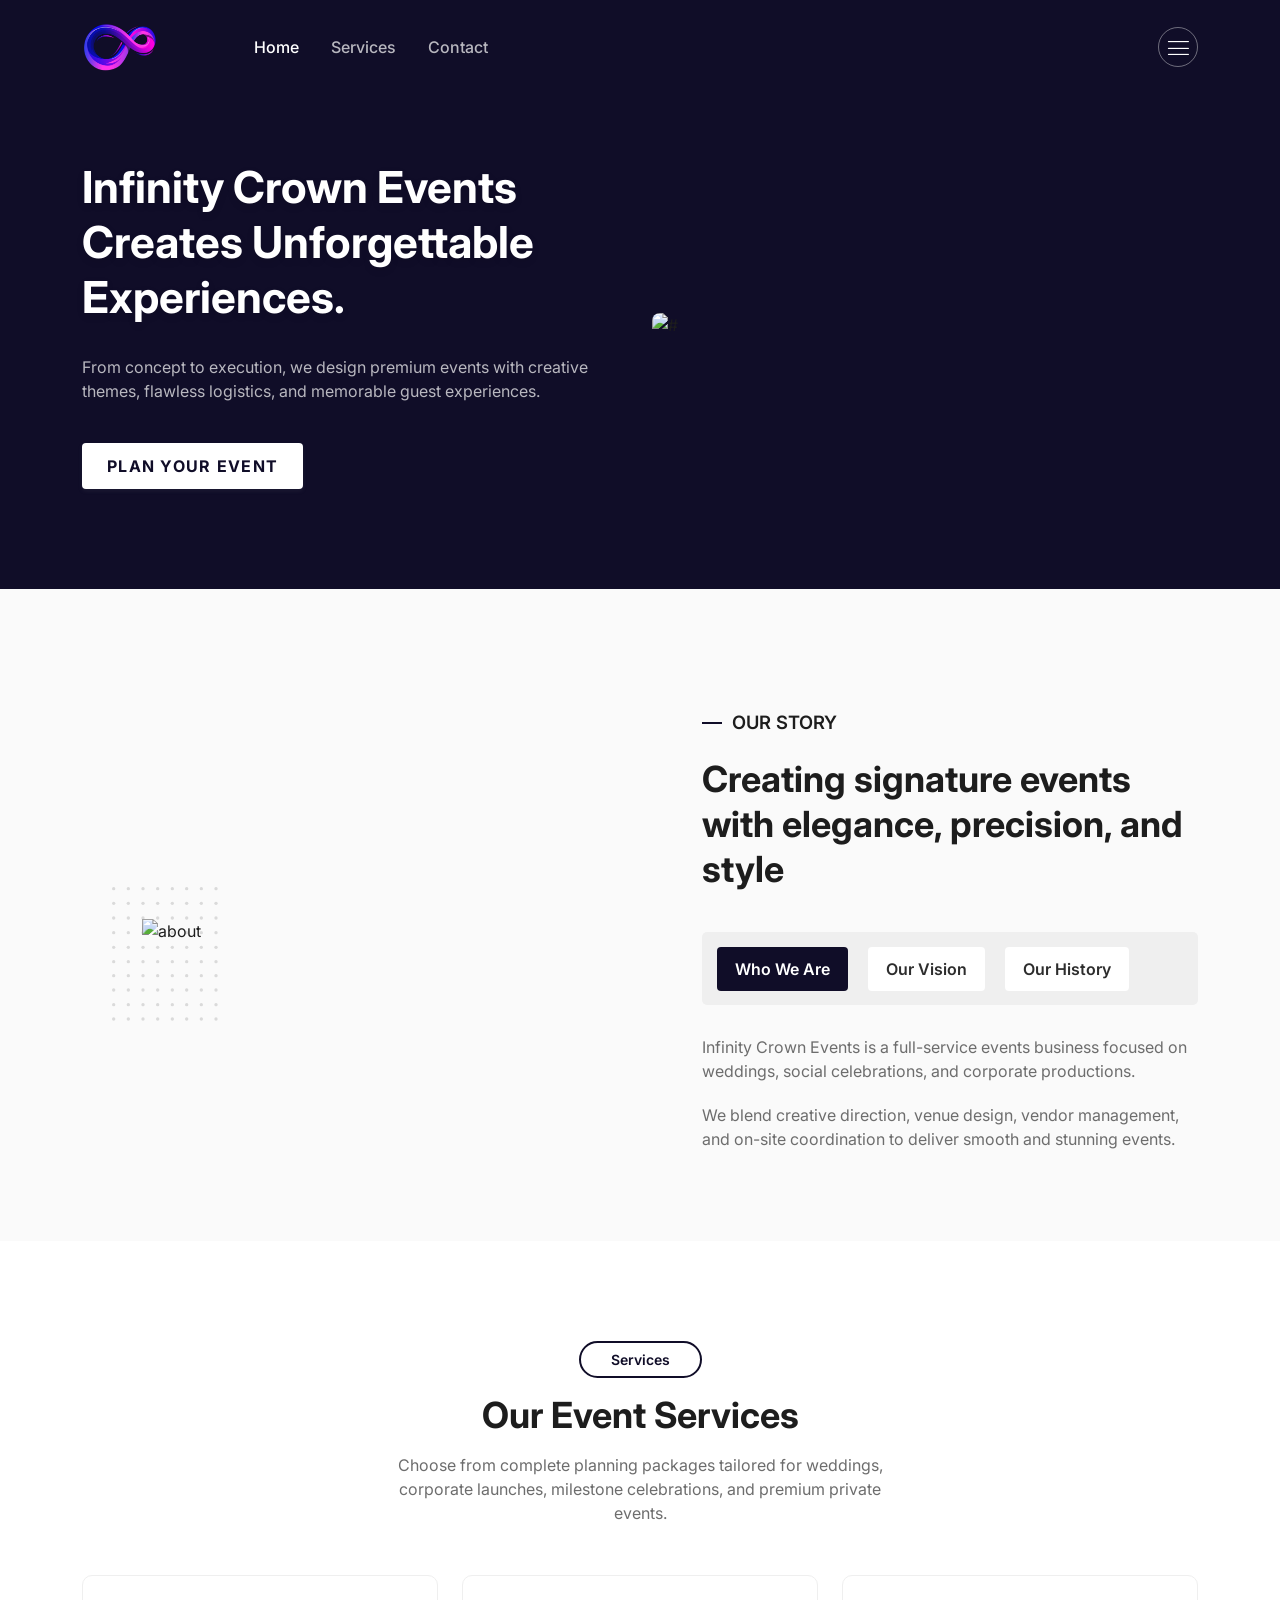
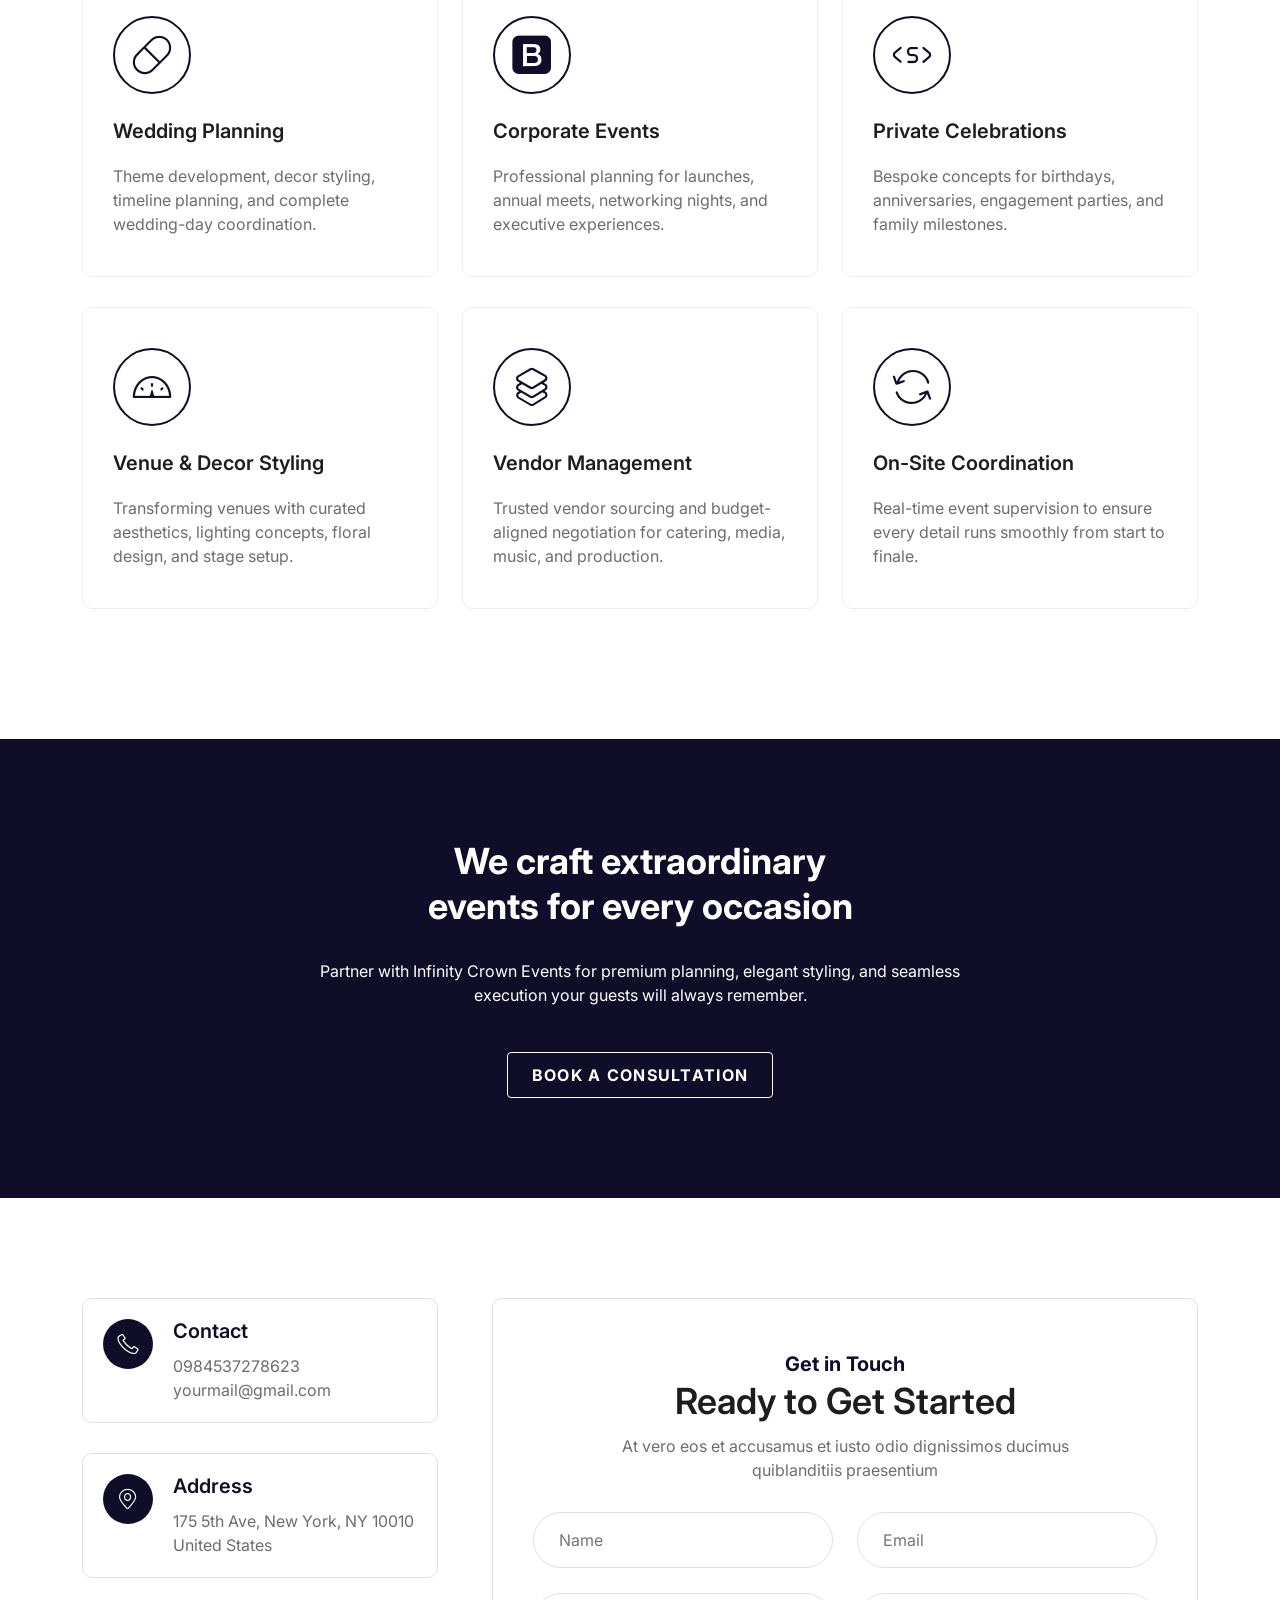
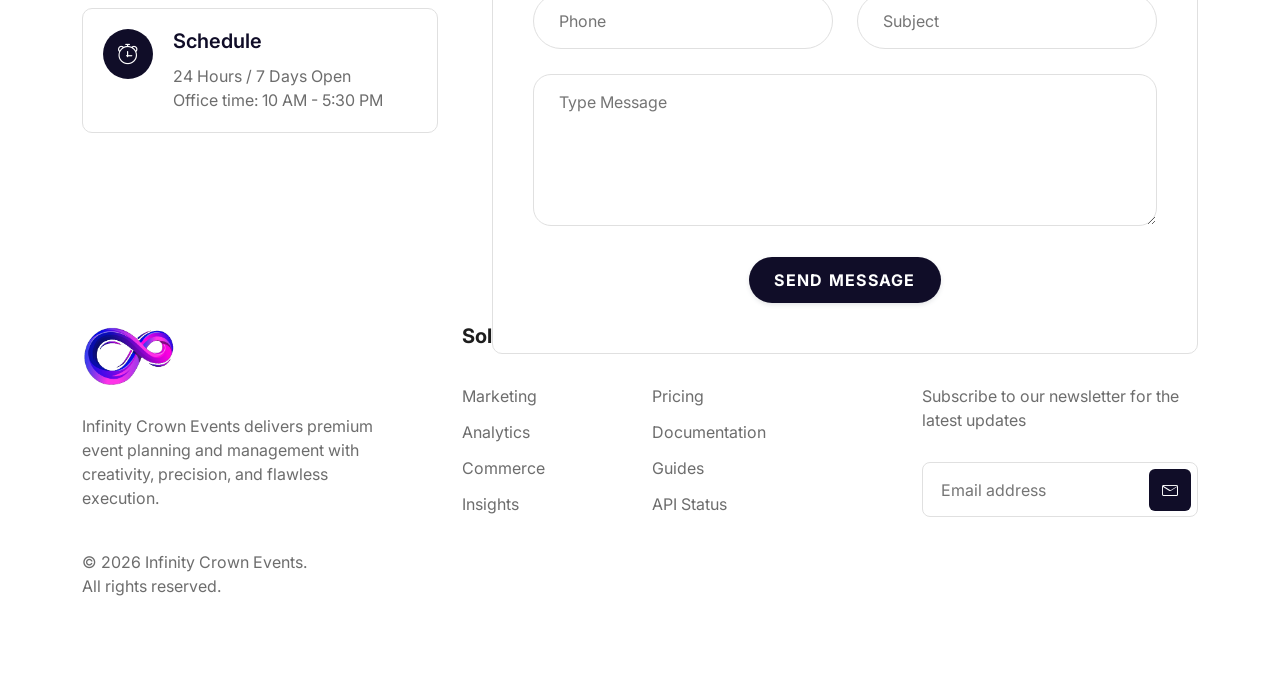
==== commit 2a345fad: "Update" ====
--- a/index.html
+++ b/index.html
@@ -9,10 +9,10 @@
 	<meta name="viewport" content="width=device-width, initial-scale=1, shrink-to-fit=no" />
 
 	<!--====== Title ======-->
-	<title>Business | Bootstrap 5 Business Template</title>
+	<title>Infinity Crown Events | Event Planning & Management</title>
 
 	<!--====== Favicon Icon ======-->
-	<link rel="shortcut icon" href="../assets/images/favicon.svg" type="image/svg" />
+	<link rel="icon" href="assets/images/logos/logo.png" type="image/png" />
 
 	<!--====== Bootstrap css ======-->
 	<link rel="stylesheet" href="assets/css/bootstrap.min.css" />
@@ -26,7 +26,7 @@
 	<!--====== gLightBox css ======-->
 	<link rel="stylesheet" href="assets/css/glightbox.min.css" />
 
-	<link rel="stylesheet" href="style.css" />
+	<link rel="stylesheet" href="assets/css/style.css" />
 </head>
 
 <body>
@@ -39,7 +39,7 @@
 				<div class="col-lg-12">
 					<nav class="navbar navbar-expand-lg">
 						<a class="navbar-brand" href="index.html">
-							<img src="assets/images/white-logo.svg" alt="Logo" />
+							<img src="assets/images/logos/logo_transparent.png" alt="Infinity Crown Events logo" />
 						</a>
 						<button class="navbar-toggler" type="button" data-bs-toggle="collapse"
 							data-bs-target="#navbarNine" aria-controls="navbarNine" aria-expanded="false"
@@ -57,10 +57,6 @@
 								<li class="nav-item">
 									<a class="page-scroll" href="#services">Services</a>
 								</li>
-
-								<li class="nav-item">
-									<a class="page-scroll" href="#pricing">Pricing</a>
-								</li>
 								<li class="nav-item">
 									<a class="page-scroll" href="#contact">Contact</a>
 								</li>
@@ -89,9 +85,9 @@
 		</div>
 		<div class="sidebar-content">
 			<div class="sidebar-logo">
-				<a href="index.html"><img src="assets/images/logo.svg" alt="Logo" /></a>
-			</div>
-			<p class="text">Lorem ipsum dolor sit amet adipisicing elit. Sapiente fuga nisi rerum iusto intro.</p>
+				<a href="index.html"><img src="assets/images/logos/logo_transparent.png" alt="Infinity Crown Events logo" /></a>
+			</div>
+			<p class="text">Luxury event planning, venue styling, and end-to-end coordination for weddings, corporate functions, and private celebrations.</p>
 			<!-- logo -->
 			<div class="sidebar-menu">
 				<h5 class="menu-title">Quick Links</h5>
@@ -134,21 +130,12 @@
 			<div class="row align-items-center">
 				<div class="col-lg-6 col-md-12 col-12">
 					<div class="header-content">
-						<h1>Corporate & Business Site Template by Ayro UI.</h1>
+						<h1>Infinity Crown Events creates unforgettable experiences.</h1>
 						<p>
-							We are a digital agency that helps brands to achieve their
-							business outcomes. We see technology as a tool to create amazing
-							things.
+							From concept to execution, we design premium events with creative themes, flawless logistics, and memorable guest experiences.
 						</p>
 						<div class="button">
-							<a href="javascript:void(0)" class="btn primary-btn">Get Started</a>
-							<a href="https://www.youtube.com/watch?v=r44RKWyfcFw&fbclid=IwAR21beSJORalzmzokxDRcGfkZA1AtRTE__l5N4r09HcGS5Y6vOluyouM9EM"
-								class="glightbox video-button">
-								<span class="btn icon-btn rounded-full">
-									<i class="lni lni-play"></i>
-								</span>
-								<span class="text">Watch Intro</span>
-							</a>
+							<a href="#contact" class="btn primary-btn">Plan Your Event</a>
 						</div>
 					</div>
 				</div>
@@ -258,7 +245,7 @@
 				<div class="col-lg-6 col-12">
 					<div class="about-five-content">
 						<h6 class="small-title text-lg">OUR STORY</h6>
-						<h2 class="main-title fw-bold">Our team comes with the experience and knowledge</h2>
+						<h2 class="main-title fw-bold">Creating signature events with elegance, precision, and style</h2>
 						<div class="about-five-tab">
 							<nav>
 								<div class="nav nav-tabs" id="nav-tab" role="tablist">
@@ -276,16 +263,8 @@
 							<div class="tab-content" id="nav-tabContent">
 								<div class="tab-pane fade show active" id="nav-who" role="tabpanel"
 									aria-labelledby="nav-who-tab">
-									<p>It is a long established fact that a reader will be distracted by the readable
-										content of a page
-										when
-										looking at its layout. The point of using Lorem Ipsum is that it has a
-										more-or-less normal
-										distribution of letters, look like readable English.</p>
-									<p>There are many variations of passages of Lorem Ipsum available, but the majority
-										have in some
-										form,
-										by injected humour.</p>
+									<p>Infinity Crown Events is a full-service events business focused on weddings, social celebrations, and corporate productions.</p>
+									<p>We blend creative direction, venue design, vendor management, and on-site coordination to deliver smooth and stunning events.</p>
 								</div>
 								<div class="tab-pane fade" id="nav-vision" role="tabpanel"
 									aria-labelledby="nav-vision-tab">
@@ -333,10 +312,9 @@
 					<div class="col-12">
 						<div class="content">
 							<h6>Services</h6>
-							<h2 class="fw-bold">Our Best Services</h2>
+							<h2 class="fw-bold">Our Event Services</h2>
 							<p>
-								There are many variations of passages of Lorem Ipsum available,
-								but the majority have suffered alteration in some form.
+								Choose from complete planning packages tailored for weddings, corporate launches, milestone celebrations, and premium private events.
 							</p>
 						</div>
 					</div>
@@ -354,10 +332,9 @@
 							<i class="lni lni-capsule"></i>
 						</div>
 						<div class="service-content">
-							<h4>Refreshing Design</h4>
+							<h4>Wedding Planning</h4>
 							<p>
-								Lorem ipsum dolor sit amet, adipscing elitr, sed diam nonumy
-								eirmod tempor ividunt labor dolore magna.
+								Theme development, decor styling, timeline planning, and complete wedding-day coordination.
 							</p>
 						</div>
 					</div>
@@ -368,10 +345,9 @@
 							<i class="lni lni-bootstrap"></i>
 						</div>
 						<div class="service-content">
-							<h4>Solid Bootstrap 5</h4>
+							<h4>Corporate Events</h4>
 							<p>
-								Lorem ipsum dolor sit amet, adipscing elitr, sed diam nonumy
-								eirmod tempor ividunt labor dolore magna.
+								Professional planning for launches, annual meets, networking nights, and executive experiences.
 							</p>
 						</div>
 					</div>
@@ -382,10 +358,9 @@
 							<i class="lni lni-shortcode"></i>
 						</div>
 						<div class="service-content">
-							<h4>100+ Components</h4>
+							<h4>Private Celebrations</h4>
 							<p>
-								Lorem ipsum dolor sit amet, adipscing elitr, sed diam nonumy
-								eirmod tempor ividunt labor dolore magna.
+								Bespoke concepts for birthdays, anniversaries, engagement parties, and family milestones.
 							</p>
 						</div>
 					</div>
@@ -396,10 +371,9 @@
 							<i class="lni lni-dashboard"></i>
 						</div>
 						<div class="service-content">
-							<h4>Speed Optimized</h4>
+							<h4>Venue & Decor Styling</h4>
 							<p>
-								Lorem ipsum dolor sit amet, adipscing elitr, sed diam nonumy
-								eirmod tempor ividunt labor dolore magna.
+								Transforming venues with curated aesthetics, lighting concepts, floral design, and stage setup.
 							</p>
 						</div>
 					</div>
@@ -410,10 +384,9 @@
 							<i class="lni lni-layers"></i>
 						</div>
 						<div class="service-content">
-							<h4>Fully Customizable</h4>
+							<h4>Vendor Management</h4>
 							<p>
-								Lorem ipsum dolor sit amet, adipscing elitr, sed diam nonumy
-								eirmod tempor ividunt labor dolore magna.
+								Trusted vendor sourcing and budget-aligned negotiation for catering, media, music, and production.
 							</p>
 						</div>
 					</div>
@@ -424,10 +397,9 @@
 							<i class="lni lni-reload"></i>
 						</div>
 						<div class="service-content">
-							<h4>Regular Updates</h4>
+							<h4>On-Site Coordination</h4>
 							<p>
-								Lorem ipsum dolor sit amet, adipscing elitr, sed diam nonumy
-								eirmod tempor ividunt labor dolore magna.
+								Real-time event supervision to ensure every detail runs smoothly from start to finale.
 							</p>
 						</div>
 					</div>
@@ -436,123 +408,6 @@
 		</div>
 	</section>
 	<!-- ===== service-area end ===== -->
-
-
-	<!-- Start Pricing  Area -->
-	<section id="pricing" class="pricing-area pricing-fourteen">
-		<!--======  Start Section Title Five ======-->
-		<div class="section-title-five">
-			<div class="container">
-				<div class="row">
-					<div class="col-12">
-						<div class="content">
-							<h6>Pricing</h6>
-							<h2 class="fw-bold">Pricing & Plans</h2>
-							<p>
-								There are many variations of passages of Lorem Ipsum available,
-								but the majority have suffered alteration in some form.
-							</p>
-						</div>
-					</div>
-				</div>
-				<!-- row -->
-			</div>
-			<!-- container -->
-		</div>
-		<!--======  End Section Title Five ======-->
-		<div class="container">
-			<div class="row">
-				<div class="col-lg-4 col-md-6 col-12">
-					<div class="pricing-style-fourteen">
-						<div class="table-head">
-							<h6 class="title">Starter</h4>
-								<p>Lorem Ipsum is simply dummy text of the printing and industry.</p>
-								<div class="price">
-									<h2 class="amount">
-										<span class="currency">$</span>0<span class="duration">/mo </span>
-									</h2>
-								</div>
-						</div>
-
-						<div class="light-rounded-buttons">
-							<a href="javascript:void(0)" class="btn primary-btn-outline">
-								Start free trial
-							</a>
-						</div>
-
-						<div class="table-content">
-							<ul class="table-list">
-								<li> <i class="lni lni-checkmark-circle"></i> Cras justo odio.</li>
-								<li> <i class="lni lni-checkmark-circle"></i> Dapibus ac facilisis in.</li>
-								<li> <i class="lni lni-checkmark-circle deactive"></i> Morbi leo risus.</li>
-								<li> <i class="lni lni-checkmark-circle deactive"></i> Excepteur sint occaecat velit.
-								</li>
-							</ul>
-						</div>
-					</div>
-				</div>
-				<div class="col-lg-4 col-md-6 col-12">
-					<div class="pricing-style-fourteen middle">
-						<div class="table-head">
-							<h6 class="title">Exclusive</h4>
-								<p>Lorem Ipsum is simply dummy text of the printing and industry.</p>
-								<div class="price">
-									<h2 class="amount">
-										<span class="currency">$</span>99<span class="duration">/mo </span>
-									</h2>
-								</div>
-						</div>
-
-						<div class="light-rounded-buttons">
-							<a href="javascript:void(0)" class="btn primary-btn">
-								Start free trial
-							</a>
-						</div>
-
-						<div class="table-content">
-							<ul class="table-list">
-								<li> <i class="lni lni-checkmark-circle"></i> Cras justo odio.</li>
-								<li> <i class="lni lni-checkmark-circle"></i> Dapibus ac facilisis in.</li>
-								<li> <i class="lni lni-checkmark-circle"></i> Morbi leo risus.</li>
-								<li> <i class="lni lni-checkmark-circle deactive"></i> Excepteur sint occaecat velit.
-								</li>
-							</ul>
-						</div>
-					</div>
-				</div>
-				<div class="col-lg-4 col-md-6 col-12">
-					<div class="pricing-style-fourteen">
-						<div class="table-head">
-							<h6 class="title">Premium</h4>
-								<p>Lorem Ipsum is simply dummy text of the printing and industry.</p>
-								<div class="price">
-									<h2 class="amount">
-										<span class="currency">$</span>150<span class="duration">/mo </span>
-									</h2>
-								</div>
-						</div>
-
-						<div class="light-rounded-buttons">
-							<a href="javascript:void(0)" class="btn primary-btn-outline">
-								Start free trial
-							</a>
-						</div>
-
-						<div class="table-content">
-							<ul class="table-list">
-								<li> <i class="lni lni-checkmark-circle"></i> Cras justo odio.</li>
-								<li> <i class="lni lni-checkmark-circle"></i> Dapibus ac facilisis in.</li>
-								<li> <i class="lni lni-checkmark-circle"></i> Morbi leo risus.</li>
-								<li> <i class="lni lni-checkmark-circle"></i> Excepteur sint occaecat velit.</li>
-							</ul>
-						</div>
-					</div>
-				</div>
-			</div>
-		</div>
-	</section>
-	<!--/ End Pricing  Area -->
-
 
 
 	<!-- Start Cta Area -->
@@ -561,16 +416,12 @@
 			<div class="row justify-content-center">
 				<div class="col-xxl-6 col-xl-7 col-lg-8 col-md-9">
 					<div class="inner-content">
-						<h2>We love to make perfect <br />solutions for your business</h2>
+						<h2>We craft extraordinary <br />events for every occasion</h2>
 						<p>
-							Why I say old chap that is, spiffing off his nut cor blimey
-							guvnords geeza<br />
-							bloke knees up bobby, sloshed arse William cack Richard. Bloke
-							fanny around chesed of bum bag old lost the pilot say there
-							spiffing off his nut.
+							Partner with Infinity Crown Events for premium planning, elegant styling, and seamless execution your guests will always remember.
 						</p>
 						<div class="light-rounded-buttons">
-							<a href="javascript:void(0)" class="btn primary-btn-outline">Get Started</a>
+							<a href="#contact" class="btn primary-btn-outline">Book a Consultation</a>
 						</div>
 					</div>
 				</div>
@@ -580,162 +431,6 @@
 	<!-- End Cta Area -->
 
 
-
-	<!-- Start Latest News Area -->
-	<div id="blog" class="latest-news-area section">
-		<!--======  Start Section Title Five ======-->
-		<div class="section-title-five">
-			<div class="container">
-				<div class="row">
-					<div class="col-12">
-						<div class="content">
-							<h6>latest news</h6>
-							<h2 class="fw-bold">Latest News & Blog</h2>
-							<p>
-								There are many variations of passages of Lorem Ipsum available,
-								but the majority have suffered alteration in some form.
-							</p>
-						</div>
-					</div>
-				</div>
-				<!-- row -->
-			</div>
-			<!-- container -->
-		</div>
-		<!--======  End Section Title Five ======-->
-		<div class="container">
-			<div class="row">
-				<div class="col-lg-4 col-md-6 col-12">
-					<!-- Single News -->
-					<div class="single-news">
-						<div class="image">
-							<a href="javascript:void(0)"><img class="thumb" src="assets/images/blog/1.jpg"
-									alt="Blog" /></a>
-							<div class="meta-details">
-								<img class="thumb" src="assets/images/blog/b6.jpg" alt="Author" />
-								<span>BY TIM NORTON</span>
-							</div>
-						</div>
-						<div class="content-body">
-							<h4 class="title">
-								<a href="javascript:void(0)"> Make your team a Design driven company </a>
-							</h4>
-							<p>
-								Lorem Ipsum is simply dummy text of the printing and
-								typesetting industry. Lorem Ipsum has been the industry's
-								standard.
-							</p>
-						</div>
-					</div>
-					<!-- End Single News -->
-				</div>
-				<div class="col-lg-4 col-md-6 col-12">
-					<!-- Single News -->
-					<div class="single-news">
-						<div class="image">
-							<a href="javascript:void(0)"><img class="thumb" src="assets/images/blog/2.jpg"
-									alt="Blog" /></a>
-							<div class="meta-details">
-								<img class="thumb" src="assets/images/blog/b6.jpg" alt="Author" />
-								<span>BY TIM NORTON</span>
-							</div>
-						</div>
-						<div class="content-body">
-							<h4 class="title">
-								<a href="javascript:void(0)">
-									The newest web framework that changed the world
-								</a>
-							</h4>
-							<p>
-								Lorem Ipsum is simply dummy text of the printing and
-								typesetting industry. Lorem Ipsum has been the industry's
-								standard.
-							</p>
-						</div>
-					</div>
-					<!-- End Single News -->
-				</div>
-				<div class="col-lg-4 col-md-6 col-12">
-					<!-- Single News -->
-					<div class="single-news">
-						<div class="image">
-							<a href="javascript:void(0)"><img class="thumb" src="assets/images/blog/3.jpg"
-									alt="Blog" /></a>
-							<div class="meta-details">
-								<img class="thumb" src="assets/images/blog/b6.jpg" alt="Author" />
-								<span>BY TIM NORTON</span>
-							</div>
-						</div>
-						<div class="content-body">
-							<h4 class="title">
-								<a href="javascript:void(0)">
-									5 ways to improve user retention for your startup
-								</a>
-							</h4>
-							<p>
-								Lorem Ipsum is simply dummy text of the printing and
-								typesetting industry. Lorem Ipsum has been the industry's
-								standard.
-							</p>
-						</div>
-					</div>
-					<!-- End Single News -->
-				</div>
-			</div>
-		</div>
-	</div>
-	<!-- End Latest News Area -->
-
-	<!-- Start Brand Area -->
-	<div id="clients" class="brand-area section">
-		<!--======  Start Section Title Five ======-->
-		<div class="section-title-five">
-			<div class="container">
-				<div class="row">
-					<div class="col-12">
-						<div class="content">
-							<h6>Meet our Clients</h6>
-							<h2 class="fw-bold">Our Awesome Clients</h2>
-							<p>
-								There are many variations of passages of Lorem Ipsum available,
-								but the majority have suffered alteration in some form.
-							</p>
-						</div>
-					</div>
-				</div>
-				<!-- row -->
-			</div>
-			<!-- container -->
-		</div>
-		<!--======  End Section Title Five ======-->
-		<div class="container">
-			<div class="row">
-				<div class="col-lg-8 offset-lg-2 col-12">
-					<div class="clients-logos">
-						<div class="single-image">
-							<img src="assets/images/client-logo/graygrids.svg" alt="Brand Logo Images" />
-						</div>
-						<div class="single-image">
-							<img src="assets/images/client-logo/uideck.svg" alt="Brand Logo Images" />
-						</div>
-						<div class="single-image">
-							<img src="assets/images/client-logo/ayroui.svg" alt="Brand Logo Images" />
-						</div>
-						<div class="single-image">
-							<img src="assets/images/client-logo/lineicons.svg" alt="Brand Logo Images" />
-						</div>
-						<div class="single-image">
-							<img src="assets/images/client-logo/tailwindtemplates.svg" alt="Brand Logo Images" />
-						</div>
-						<div class="single-image">
-							<img src="assets/images/client-logo/ecomhtml.svg" alt="Brand Logo Images" />
-						</div>
-					</div>
-				</div>
-			</div>
-		</div>
-	</div>
-	<!-- End Brand Area -->
 
 	<!-- ========================= contact-section start ========================= -->
 	<section id="contact" class="contact-section">
@@ -861,17 +556,14 @@
 							<div class="footer-widget f-about">
 								<div class="logo">
 									<a href="index.html">
-										<img src="assets/images/logo.svg" alt="#" class="img-fluid" />
+										<img src="assets/images/logos/logo_transparent.png" alt="Infinity Crown Events logo" class="img-fluid" />
 									</a>
 								</div>
 								<p>
-									Making the world a better place through constructing elegant
-									hierarchies.
+									Infinity Crown Events delivers premium event planning and management with creativity, precision, and flawless execution.
 								</p>
 								<p class="copyright-text">
-									<span>© 2024 Ayro UI.</span>Designed and Developed by
-									<a href="javascript:void(0)" rel="nofollow"> Ayro UI </a>. <br> Distributed by <a
-										href="http://themewagon.com" target="_blank">ThemeWagon</a>
+									<span>© 2026 Infinity Crown Events.</span>All rights reserved.
 								</p>
 							</div>
 							<!-- End Single Widget -->
@@ -934,7 +626,6 @@
 
 	<!--====== js ======-->
 	<script src="assets/js/bootstrap.bundle.min.js"></script>
-	<script src="assets/js/glightbox.min.js"></script>
 	<script src="assets/js/main.js"></script>
 	<script src="assets/js/tiny-slider.js"></script>
 
@@ -970,15 +661,6 @@
 			overlayLeft.classList.add("open");
 		});
 
-		//========= glightbox
-		GLightbox({
-			'href': 'https://www.youtube.com/watch?v=r44RKWyfcFw&fbclid=IwAR21beSJORalzmzokxDRcGfkZA1AtRTE__l5N4r09HcGS5Y6vOluyouM9EM',
-			'type': 'video',
-			'source': 'youtube', //vimeo, youtube or local
-			'width': 900,
-			'autoplayVideos': true,
-		});
-
 	</script>
 </body>
 
--- a/assets/css/style.css
+++ b/assets/css/style.css
@@ -0,0 +1,2220 @@
+@import url("https://fonts.googleapis.com/css2?family=Inter:wght@200;300;400;500;600;700;800;900&display=swap");
+
+/*===========================
+  COMMON css
+===========================*/
+:root {
+	--font-family: "Inter", sans-serif;
+	--primary: #100d28;
+	--primary-dark: #100d28;
+	--primary-light: #ececff;
+	--accent: #f413e2;
+	--accent-dark: #d10fbe;
+	--accent-light: #fddff9;
+	--success: #13d527;
+	--success-dark: #00ae11;
+	--success-light: #eafbe7;
+	--secondary: #f413e2;
+	--secondary-dark: #d10fbe;
+	--secondary-light: #fddff9;
+	--info: #15b2d5;
+	--info-dark: #0f8ca8;
+	--info-light: #e0f5fa;
+	--caution: #dbbb25;
+	--caution-dark: #d58f15;
+	--caution-light: #fbf9e4;
+	--error: #e6185e;
+	--error-dark: #bf1257;
+	--error-light: #fce4eb;
+	--black: #1d1d1d;
+	--dark-1: #2d2d2d;
+	--dark-2: #4d4d4d;
+	--dark-3: #6d6d6d;
+	--gray-1: #8d8d8d;
+	--gray-2: #adadad;
+	--gray-3: #cdcdcd;
+	--gray-4: #e0e0e0;
+	--light-1: #efefef;
+	--light-2: #f5f5f5;
+	--light-3: #fafafa;
+	--white: #ffffff;
+	--gradient-1: linear-gradient(180deg, #090dac 0%, #100d28 100%);
+	--gradient-2: linear-gradient(180deg, #090dac 13.02%, #f413e2 85.42%);
+	--gradient-3: linear-gradient(180deg, #100d28 0%, #f413e2 100%);
+	--gradient-4: linear-gradient(180deg, #090dac 0%, #100d28 100%);
+	--gradient-5: linear-gradient(180deg, #090dac 0%, #f413e2 100%);
+	--gradient-6: linear-gradient(180deg, #100d28 0%, #090dac 100%);
+	--gradient-7: linear-gradient(180deg, #100d28 0%, #f413e2 100%);
+	--gradient-8: linear-gradient(180deg, #100d28 0%, #090dac 100%);
+	--gradient-9: linear-gradient(180deg, #f413e2 13.02%, #090dac 85.42%);
+	--shadow-1: 0px 0px 1px rgba(40, 41, 61, 0.08),
+		0px 0.5px 2px rgba(96, 97, 112, 0.16);
+	--shadow-2: 0px 0px 1px rgba(40, 41, 61, 0.04),
+		0px 2px 4px rgba(96, 97, 112, 0.16);
+	--shadow-3: 0px 0px 2px rgba(40, 41, 61, 0.04),
+		0px 4px 8px rgba(96, 97, 112, 0.16);
+	--shadow-4: 0px 2px 4px rgba(40, 41, 61, 0.04),
+		0px 8px 16px rgba(96, 97, 112, 0.16);
+	--shadow-5: 0px 2px 8px rgba(40, 41, 61, 0.04),
+		0px 16px 24px rgba(96, 97, 112, 0.16);
+	--shadow-6: 0px 2px 8px rgba(40, 41, 61, 0.08),
+		0px 20px 32px rgba(96, 97, 112, 0.24);
+}
+
+body {
+	font-family: var(--font-family);
+	color: var(--black);
+	font-size: 16px;
+}
+
+@media (max-width: 991px) {
+	body {
+		font-size: 14px;
+	}
+}
+
+img {
+	max-width: 100%;
+}
+
+a {
+	display: inline-block;
+}
+
+.brand-text {
+	color: var(--white);
+	font-size: 1.15rem;
+	font-weight: 700;
+	letter-spacing: 0.04em;
+	text-transform: uppercase;
+}
+
+a,
+button,
+a:hover,
+a:focus,
+input:focus,
+textarea:focus,
+button:focus {
+	text-decoration: none;
+	outline: none;
+}
+
+ul,
+ol {
+	margin: 0px;
+	padding: 0px;
+	list-style-type: none;
+}
+
+h1,
+h2,
+h3,
+h4,
+h5,
+h6 {
+	font-weight: 600;
+	color: var(--black);
+	margin: 0px;
+}
+
+h1,
+.h1 {
+	font-size: 2.75em;
+	line-height: 1.25;
+}
+
+h2,
+.h2 {
+	font-size: 2.25em;
+	line-height: 1.25;
+}
+
+h3,
+.h3 {
+	font-size: 1.75em;
+	line-height: 1.25;
+}
+
+h4,
+.h4 {
+	font-size: 1.5em;
+	line-height: 1.25;
+}
+
+h5,
+.h5 {
+	font-size: 1.25em;
+	line-height: 1.25;
+}
+
+h6,
+.h6 {
+	font-size: 0.875em;
+	line-height: 1.25;
+}
+
+.display-1 {
+	font-size: 5.5em;
+	line-height: 1.25;
+}
+
+.display-2 {
+	font-size: 4.75em;
+	line-height: 1.25;
+}
+
+.display-3 {
+	font-size: 4em;
+	line-height: 1.25;
+}
+
+.display-4 {
+	font-size: 3.25em;
+	line-height: 1.25;
+}
+
+p {
+	font-size: 1em;
+	font-weight: 400;
+	line-height: 1.5;
+	color: var(--dark-3);
+	margin: 0px;
+}
+
+.text-small {
+	font-size: 0.875em;
+	line-height: 1.5;
+}
+
+.text-lg {
+	font-size: 1.15em;
+	line-height: 1.5;
+}
+
+.bg_cover {
+	background-repeat: no-repeat;
+	background-size: cover;
+	background-position: center;
+}
+
+@media (max-width: 767px) {
+	.container {
+		padding-left: 20px;
+		padding-right: 20px;
+	}
+}
+
+.btn {
+	font-weight: bold;
+	font-size: 16px;
+	line-height: 20px;
+	text-align: center;
+	letter-spacing: 0.08em;
+	text-transform: uppercase;
+	padding: 12px 24px;
+	border-radius: 4px;
+	border: 1px solid transparent;
+}
+
+.btn:hover {
+	color: inherit;
+}
+
+.btn:focus {
+	box-shadow: none;
+	outline: none;
+}
+
+.btn.btn-lg {
+	font-size: 1.15em;
+	padding: 16px 24px;
+}
+
+.btn.btn-sm {
+	padding: 8px 16px;
+}
+
+.btn.square {
+	border-radius: 0px;
+}
+
+.btn.semi-rounded {
+	border-radius: 12px;
+}
+
+.btn.rounded-full {
+	border-radius: 50px;
+}
+
+.btn.icon-left span,
+.btn.icon-left i {
+	margin-right: 8px;
+}
+
+.btn.icon-right span,
+.btn.icon-right i {
+	margin-left: 8px;
+}
+
+.btn.icon-btn {
+	width: 48px;
+	height: 48px;
+	padding: 0;
+	line-height: 48px;
+}
+
+.btn.icon-btn.btn-lg {
+	width: 56px;
+	height: 56px;
+	line-height: 56px;
+}
+
+.btn.icon-btn.btn-sm {
+	width: 40px;
+	height: 40px;
+	line-height: 40px;
+}
+
+
+/* ===== Buttons Css ===== */
+.primary-btn {
+	background: var(--primary);
+	color: var(--white);
+	box-shadow: var(--shadow-2);
+}
+
+.active.primary-btn,
+.primary-btn:hover,
+.primary-btn:focus {
+	background: var(--primary-dark);
+	color: var(--white);
+	box-shadow: var(--shadow-4);
+}
+
+.deactive.primary-btn {
+	background: var(--gray-4);
+	color: var(--dark-3);
+	pointer-events: none;
+}
+
+.primary-btn-outline {
+	border-color: var(--primary);
+	color: var(--primary);
+}
+
+.active.primary-btn-outline,
+.primary-btn-outline:hover,
+.primary-btn-outline:focus {
+	background: var(--primary-dark);
+	color: var(--white);
+}
+
+.deactive.primary-btn-outline {
+	color: var(--dark-3);
+	border-color: var(--gray-4);
+	pointer-events: none;
+}
+
+
+/* One Click Scrool Top Button*/
+.scroll-top {
+	width: 45px;
+	height: 45px;
+	line-height: 45px;
+	background: var(--primary);
+	display: -webkit-box;
+	display: -ms-flexbox;
+	display: flex;
+	-webkit-box-pack: center;
+	-ms-flex-pack: center;
+	justify-content: center;
+	-webkit-box-align: center;
+	-ms-flex-align: center;
+	align-items: center;
+	font-size: 14px;
+	color: #fff !important;
+	border-radius: 0;
+	position: fixed;
+	bottom: 30px;
+	right: 30px;
+	z-index: 9;
+	cursor: pointer;
+	-webkit-transition: all .3s ease-out 0s;
+	transition: all .3s ease-out 0s;
+	border-radius: 5px;
+}
+
+.scroll-top:hover {
+	-webkit-box-shadow: 0 1rem 3rem rgba(35, 38, 45, 0.15) !important;
+	box-shadow: 0 1rem 3rem rgba(35, 38, 45, 0.15) !important;
+	-webkit-transform: translate3d(0, -5px, 0);
+	transform: translate3d(0, -5px, 0);
+	background-color: var(--dark-1);
+}
+
+/*===========================
+  Section Title Five CSS
+===========================*/
+.section-title-five {
+	text-align: center;
+	max-width: 550px;
+	margin: auto;
+	margin-bottom: 50px;
+	position: relative;
+	z-index: 5;
+}
+
+@media only screen and (min-width: 768px) and (max-width: 991px) {
+	.section-title-five {
+		margin-bottom: 45px;
+	}
+}
+
+@media (max-width: 767px) {
+	.section-title-five {
+		margin-bottom: 35px;
+	}
+}
+
+.section-title-five h6 {
+	font-weight: 600;
+	display: inline-block;
+	margin-bottom: 15px;
+	color: var(--primary);
+	border: 2px solid var(--primary);
+	border-radius: 30px;
+	padding: 8px 30px;
+}
+
+.section-title-five h2 {
+	margin-bottom: 15px;
+}
+
+@media only screen and (min-width: 768px) and (max-width: 991px) {
+	.section-title-five h2 {
+		font-size: 2rem;
+		line-height: 2.8rem;
+	}
+}
+
+@media (max-width: 767px) {
+	.section-title-five h2 {
+		font-size: 1.5rem;
+		line-height: 1.9rem;
+	}
+}
+
+.section-title-five p {
+	color: var(--dark-3);
+}
+
+.made-in-ayroui {
+	position: fixed;
+	left: 5px;
+	bottom: 5px;
+	z-index: 999;
+	-webkit-transition: all 0.4s ease;
+	-moz-transition: all 0.4s ease;
+	transition: all 0.4s ease;
+}
+
+.made-in-ayroui:hover {
+	transform: translateY(-5px);
+}
+
+
+/*===========================
+  NAVBAR css
+===========================*/
+.navbar-toggler:focus {
+	box-shadow: none;
+}
+
+.mb-100 {
+	margin-bottom: 100px;
+}
+
+/*===== NAVBAR NINE =====*/
+.navbar-area.navbar-nine {
+	background: var(--primary);
+	padding: 10px 0;
+	position: absolute;
+	left: 0;
+	top: 0;
+	width: 100%;
+	z-index: 9;
+}
+
+.sticky {
+	position: fixed !important;
+	z-index: 99 !important;
+	-webkit-transition: all 0.3s ease-out 0s;
+	transition: all 0.3s ease-out 0s;
+	top: 0;
+	width: 100%;
+}
+
+@media only screen and (min-width: 768px) and (max-width: 991px),
+(max-width: 767px) {
+	.navbar-area.navbar-nine {
+		padding: 10px 0;
+	}
+}
+
+.navbar-area.navbar-nine .navbar-brand {
+	margin: 0;
+}
+
+.navbar-area.navbar-nine .navbar-brand img {
+	height: 52px;
+	width: auto;
+	display: block;
+}
+
+@media (max-width: 767px) {
+	.navbar-area.navbar-nine .navbar-brand img {
+		height: 42px;
+	}
+}
+
+.navbar-area.navbar-nine .navbar {
+	position: relative;
+	padding: 0;
+}
+
+.navbar-area.navbar-nine .navbar .navbar-toggler .toggler-icon {
+	width: 30px;
+	height: 2px;
+	background-color: var(--white);
+	margin: 5px 0;
+	display: block;
+	position: relative;
+	-webkit-transition: all 0.3s ease-out 0s;
+	-moz-transition: all 0.3s ease-out 0s;
+	-ms-transition: all 0.3s ease-out 0s;
+	-o-transition: all 0.3s ease-out 0s;
+	transition: all 0.3s ease-out 0s;
+}
+
+.navbar-area.navbar-nine .navbar .navbar-toggler.active .toggler-icon:nth-of-type(1) {
+	-webkit-transform: rotate(45deg);
+	-moz-transform: rotate(45deg);
+	-ms-transform: rotate(45deg);
+	-o-transform: rotate(45deg);
+	transform: rotate(45deg);
+	top: 7px;
+}
+
+.navbar-area.navbar-nine .navbar .navbar-toggler.active .toggler-icon:nth-of-type(2) {
+	opacity: 0;
+}
+
+.navbar-area.navbar-nine .navbar .navbar-toggler.active .toggler-icon:nth-of-type(3) {
+	-webkit-transform: rotate(135deg);
+	-moz-transform: rotate(135deg);
+	-ms-transform: rotate(135deg);
+	-o-transform: rotate(135deg);
+	transform: rotate(135deg);
+	top: -7px;
+}
+
+@media only screen and (min-width: 768px) and (max-width: 991px),
+(max-width: 767px) {
+	.navbar-area.navbar-nine .navbar .navbar-collapse {
+		position: absolute;
+		top: 116%;
+		left: 0;
+		width: 100%;
+		background-color: var(--primary);
+		z-index: 8;
+		padding: 10px 16px;
+	}
+}
+
+@media only screen and (min-width: 1200px) and (max-width: 1399px),
+only screen and (min-width: 1400px) {
+	.navbar-area.navbar-nine .navbar .navbar-nav {
+		margin-left: 80px;
+	}
+}
+
+@media only screen and (min-width: 768px) and (max-width: 991px),
+(max-width: 767px) {
+	.navbar-area.navbar-nine .navbar .navbar-nav {
+		margin-right: 0;
+	}
+}
+
+.navbar-area.navbar-nine .navbar .navbar-nav .nav-item {
+	position: relative;
+}
+
+.navbar-area.navbar-nine .navbar .navbar-nav .nav-item a {
+	display: flex;
+	align-items: center;
+	padding: 11px 16px;
+	color: var(--white);
+	text-transform: capitalize;
+	position: relative;
+	border-radius: 5px;
+	font-weight: 500;
+	-webkit-transition: all 0.3s ease-out 0s;
+	-moz-transition: all 0.3s ease-out 0s;
+	-ms-transition: all 0.3s ease-out 0s;
+	-o-transition: all 0.3s ease-out 0s;
+	transition: all 0.3s ease-out 0s;
+	margin: 14px 0;
+	opacity: 0.7;
+}
+
+.navbar-area.navbar-nine .navbar .navbar-nav .nav-item a:hover {
+	opacity: 1;
+}
+
+@media only screen and (min-width: 768px) and (max-width: 991px),
+(max-width: 767px) {
+	.navbar-area.navbar-nine .navbar .navbar-nav .nav-item a {
+		padding: 10px 0;
+		display: block;
+		border: 0;
+		margin: 0;
+	}
+}
+
+.navbar-area.navbar-nine .navbar .navbar-nav .nav-item a.active {
+	opacity: 1;
+}
+
+.navbar-area.navbar-nine .navbar .navbar-nav .nav-item a i {
+	font-size: 12px;
+	font-weight: 700;
+	padding-left: 7px;
+	-webkit-transition: all 0.3s ease-out 0s;
+	-moz-transition: all 0.3s ease-out 0s;
+	-ms-transition: all 0.3s ease-out 0s;
+	-o-transition: all 0.3s ease-out 0s;
+	transition: all 0.3s ease-out 0s;
+}
+
+@media only screen and (min-width: 768px) and (max-width: 991px),
+(max-width: 767px) {
+	.navbar-area.navbar-nine .navbar .navbar-nav .nav-item a i {
+		position: relative;
+		top: -5px;
+	}
+}
+
+.navbar-area.navbar-nine .navbar .navbar-nav .nav-item .sub-menu {
+	position: absolute;
+	left: 0;
+	top: 130%;
+	width: 230px;
+	background-color: var(--white);
+	border-radius: 5px;
+	opacity: 0;
+	visibility: hidden;
+	-webkit-transition: all 0.3s ease-out 0s;
+	-moz-transition: all 0.3s ease-out 0s;
+	-ms-transition: all 0.3s ease-out 0s;
+	-o-transition: all 0.3s ease-out 0s;
+	transition: all 0.3s ease-out 0s;
+	z-index: 99;
+	box-shadow: 0 2px 6px 0 rgba(0, 0, 0, 0.16);
+	padding: 10px;
+}
+
+@media only screen and (min-width: 768px) and (max-width: 991px),
+(max-width: 767px) {
+	.navbar-area.navbar-nine .navbar .navbar-nav .nav-item .sub-menu {
+		position: relative !important;
+		width: 100% !important;
+		left: 0 !important;
+		top: auto !important;
+		opacity: 1 !important;
+		visibility: visible !important;
+		right: auto;
+		-webkit-transform: translateX(0%);
+		-moz-transform: translateX(0%);
+		-ms-transform: translateX(0%);
+		-o-transform: translateX(0%);
+		transform: translateX(0%);
+		-webkit-transition: all none ease-out 0s;
+		-moz-transition: all none ease-out 0s;
+		-ms-transition: all none ease-out 0s;
+		-o-transition: all none ease-out 0s;
+		transition: all none ease-out 0s;
+		box-shadow: none;
+		text-align: left;
+		border-top: 0;
+		height: 0;
+	}
+}
+
+.navbar-area.navbar-nine .navbar .navbar-nav .nav-item .sub-menu.collapse:not(.show) {
+	height: auto;
+	display: block;
+}
+
+@media only screen and (min-width: 768px) and (max-width: 991px),
+(max-width: 767px) {
+	.navbar-area.navbar-nine .navbar .navbar-nav .nav-item .sub-menu.collapse:not(.show) {
+		height: 0;
+		display: none;
+	}
+}
+
+@media only screen and (min-width: 768px) and (max-width: 991px),
+(max-width: 767px) {
+	.navbar-area.navbar-nine .navbar .navbar-nav .nav-item .sub-menu.show {
+		height: auto;
+	}
+}
+
+.navbar-area.navbar-nine .navbar .navbar-nav .nav-item .sub-menu li {
+	position: relative;
+}
+
+.navbar-area.navbar-nine .navbar .navbar-nav .nav-item .sub-menu li .sub-nav-toggler {
+	color: var(--black);
+	-webkit-transition: all 0.3s ease-out 0s;
+	-moz-transition: all 0.3s ease-out 0s;
+	-ms-transition: all 0.3s ease-out 0s;
+	-o-transition: all 0.3s ease-out 0s;
+	transition: all 0.3s ease-out 0s;
+}
+
+.navbar-area.navbar-nine .navbar .navbar-nav .nav-item .sub-menu li a {
+	display: flex;
+	align-items: center;
+	justify-content: space-between;
+	padding: 8px 16px;
+	position: relative;
+	color: var(--dark-2);
+	-webkit-transition: all 0.3s ease-out 0s;
+	-moz-transition: all 0.3s ease-out 0s;
+	-ms-transition: all 0.3s ease-out 0s;
+	-o-transition: all 0.3s ease-out 0s;
+	transition: all 0.3s ease-out 0s;
+	border-radius: 0;
+	margin: 0 0;
+	z-index: 5;
+	opacity: 1;
+}
+
+.navbar-area.navbar-nine .navbar .navbar-nav .nav-item .sub-menu li a i {
+	font-weight: 700;
+	font-size: 12px;
+}
+
+@media only screen and (min-width: 768px) and (max-width: 991px),
+(max-width: 767px) {
+	.navbar-area.navbar-nine .navbar .navbar-nav .nav-item .sub-menu li a i {
+		display: none;
+	}
+}
+
+.navbar-area.navbar-nine .navbar .navbar-nav .nav-item .sub-menu li a .sub-nav-toggler i {
+	display: inline-block;
+}
+
+.navbar-area.navbar-nine .navbar .navbar-nav .nav-item .sub-menu li .sub-menu {
+	right: auto;
+	left: 100%;
+	top: 0;
+	opacity: 0;
+	visibility: hidden;
+	-webkit-transition: all 0.3s ease-out 0s;
+	-moz-transition: all 0.3s ease-out 0s;
+	-ms-transition: all 0.3s ease-out 0s;
+	-o-transition: all 0.3s ease-out 0s;
+	transition: all 0.3s ease-out 0s;
+}
+
+@media only screen and (min-width: 1200px) and (max-width: 1399px),
+only screen and (min-width: 1400px) {
+	.navbar-area.navbar-nine .navbar .navbar-nav .nav-item .sub-menu li .sub-menu {
+		margin-left: 10px;
+	}
+}
+
+@media only screen and (min-width: 768px) and (max-width: 991px) {
+	.navbar-area.navbar-nine .navbar .navbar-nav .nav-item .sub-menu li .sub-menu {
+		padding-left: 30px;
+	}
+}
+
+@media (max-width: 767px) {
+	.navbar-area.navbar-nine .navbar .navbar-nav .nav-item .sub-menu li .sub-menu {
+		padding-left: 30px;
+	}
+}
+
+@media only screen and (min-width: 768px) and (max-width: 991px),
+(max-width: 767px) {
+	.navbar-area.navbar-nine .navbar .navbar-nav .nav-item .sub-menu li .sub-menu.show {
+		visibility: visible;
+		height: auto;
+		position: relative;
+	}
+}
+
+.navbar-area.navbar-nine .navbar .navbar-nav .nav-item .sub-menu li:hover .sub-menu {
+	opacity: 1;
+	visibility: visible;
+}
+
+.navbar-area.navbar-nine .navbar .navbar-nav .nav-item .sub-menu li:hover .sub-nav-toggler {
+	color: var(--white);
+}
+
+@media only screen and (min-width: 768px) and (max-width: 991px),
+(max-width: 767px) {
+	.navbar-area.navbar-nine .navbar .navbar-nav .nav-item .sub-menu li:hover .sub-nav-toggler {
+		color: var(--primary);
+	}
+}
+
+.navbar-area.navbar-nine .navbar .navbar-nav .nav-item .sub-menu li:hover>a {
+	color: var(--primary);
+	padding-left: 22px;
+}
+
+.navbar-area.navbar-nine .navbar .navbar-nav .nav-item .sub-menu li:hover>a i {
+	color: var(--primary);
+}
+
+@media only screen and (min-width: 768px) and (max-width: 991px),
+(max-width: 767px) {
+	.navbar-area.navbar-nine .navbar .navbar-nav .nav-item .sub-menu li:hover>a {
+		color: var(--primary);
+	}
+}
+
+.navbar-area.navbar-nine .navbar .navbar-nav .nav-item .sub-menu li:hover>a::after {
+	opacity: 1;
+}
+
+.navbar-area.navbar-nine .navbar .navbar-nav .nav-item .sub-menu li:hover>a::before {
+	opacity: 1;
+}
+
+.navbar-area.navbar-nine .navbar .navbar-nav .nav-item:hover .sub-menu {
+	opacity: 1;
+	visibility: visible;
+	top: 115%;
+}
+
+@media only screen and (min-width: 768px) and (max-width: 991px),
+(max-width: 767px) {
+	.navbar-area.navbar-nine .navbar .navbar-nav .nav-item .sub-nav-toggler {
+		display: inline-block;
+		position: absolute;
+		top: 0;
+		right: 0;
+		padding: 10px 14px;
+		font-size: 16px;
+		background: none;
+		border: 0;
+		color: var(--white);
+	}
+}
+
+.navbar-area.navbar-nine .navbar .navbar-btn {
+	margin-top: 6px;
+}
+
+@media only screen and (min-width: 768px) and (max-width: 991px) {
+	.navbar-area.navbar-nine .navbar .navbar-btn {
+		position: absolute;
+		right: 70px;
+		top: 7px;
+	}
+}
+
+@media (max-width: 767px) {
+	.navbar-area.navbar-nine .navbar .navbar-btn {
+		position: absolute;
+		right: 60px;
+		top: 7px;
+	}
+}
+
+.navbar-area.navbar-nine .navbar .navbar-btn .menu-bar {
+	font-size: 22px;
+	position: relative;
+	overflow: hidden;
+	color: var(--white);
+	height: 40px;
+	width: 40px;
+	line-height: 40px;
+	text-align: center;
+	border: 1px solid rgba(238, 238, 238, 0.425);
+	border-radius: 50%;
+	-webkit-transition: all 0.3s ease-out 0s;
+	-moz-transition: all 0.3s ease-out 0s;
+	-ms-transition: all 0.3s ease-out 0s;
+	-o-transition: all 0.3s ease-out 0s;
+	transition: all 0.3s ease-out 0s;
+}
+
+.navbar-area.navbar-nine .navbar .navbar-btn .menu-bar:hover {
+	border-color: transparent;
+	color: var(--primary);
+	background-color: var(--white);
+}
+
+/*===== SIDEBAR ONE =====*/
+.sidebar-left {
+	position: fixed;
+	top: 0;
+	right: 0;
+	background-color: var(--white);
+	height: 100%;
+	width: 350px;
+	padding-top: 80px;
+	z-index: 999;
+	-webkit-transform: translateX(100%);
+	-moz-transform: translateX(100%);
+	-ms-transform: translateX(100%);
+	-o-transform: translateX(100%);
+	transform: translateX(100%);
+	transition: all 0.4s ease-in-out;
+	text-align: left;
+}
+
+.sidebar-left.open {
+	-webkit-transform: translateX(0);
+	-moz-transform: translateX(0);
+	-ms-transform: translateX(0);
+	-o-transform: translateX(0);
+	transform: translateX(0);
+}
+
+@media (max-width: 767px) {
+	.sidebar-left {
+		width: 250px;
+	}
+}
+
+.sidebar-left .sidebar-close {
+	position: absolute;
+	top: 30px;
+	right: 30px;
+}
+
+.sidebar-left .sidebar-close .close {
+	font-size: 18px;
+	color: var(--black);
+	-webkit-transition: all 0.2s ease-out 0s;
+	-moz-transition: all 0.2s ease-out 0s;
+	-ms-transition: all 0.2s ease-out 0s;
+	-o-transition: all 0.2s ease-out 0s;
+	transition: all 0.2s ease-out 0s;
+}
+
+.sidebar-left .sidebar-close .close:hover {
+	-webkit-transform: rotate(90deg);
+	-moz-transform: rotate(90deg);
+	-ms-transform: rotate(90deg);
+	-o-transform: rotate(90deg);
+	transform: rotate(90deg);
+}
+
+.sidebar-left .sidebar-content {
+	padding: 0px 30px;
+}
+
+.sidebar-left .sidebar-content .sidebar-menu {
+	margin-top: 30px;
+}
+
+.sidebar-left .sidebar-content .sidebar-menu .menu-title {
+	font-size: 18px;
+	font-weight: 600;
+}
+
+.sidebar-left .sidebar-content .sidebar-menu ul {
+	margin-top: 15px;
+}
+
+.sidebar-left .sidebar-content .sidebar-menu ul li a {
+	font-size: 16px;
+	line-height: 24px;
+	font-weight: 500;
+	padding: 8px 0;
+	color: var(--dark-3);
+	text-transform: capitalize;
+	position: relative;
+	border-radius: 5px;
+	-webkit-transition: all 0.3s ease-out 0s;
+	-moz-transition: all 0.3s ease-out 0s;
+	-ms-transition: all 0.3s ease-out 0s;
+	-o-transition: all 0.3s ease-out 0s;
+	transition: all 0.3s ease-out 0s;
+	display: block;
+}
+
+.sidebar-left .sidebar-content .sidebar-menu ul li a:hover {
+	color: var(--primary);
+	padding-left: 5px;
+}
+
+.sidebar-left .sidebar-content .text {
+	margin-top: 20px;
+}
+
+.sidebar-left .sidebar-content .sidebar-social {
+	margin-top: 30px;
+}
+
+.sidebar-left .sidebar-content .sidebar-social .social-title {
+	font-size: 18px;
+	font-weight: 600;
+	margin-bottom: 25px;
+}
+
+.sidebar-left .sidebar-content .sidebar-social ul li {
+	display: inline-block;
+	margin-right: 5px;
+}
+
+.sidebar-left .sidebar-content .sidebar-social ul li:last-child {
+	margin: 0;
+}
+
+.sidebar-left .sidebar-content .sidebar-social ul li a {
+	height: 38px;
+	width: 38px;
+	line-height: 38px;
+	text-align: center;
+	border: 1px solid #eee;
+	border-radius: 50%;
+	font-size: 18px;
+	color: #666;
+	-webkit-transition: all 0.3s ease-out 0s;
+	-moz-transition: all 0.3s ease-out 0s;
+	-ms-transition: all 0.3s ease-out 0s;
+	-o-transition: all 0.3s ease-out 0s;
+	transition: all 0.3s ease-out 0s;
+}
+
+.sidebar-left .sidebar-content .sidebar-social ul li a:hover {
+	color: var(--white);
+	background-color: var(--primary);
+	border-color: transparent;
+}
+
+.overlay-left {
+	position: fixed;
+	background-color: rgba(0, 0, 0, 0.6);
+	top: 0;
+	left: 0;
+	width: 100%;
+	height: 100%;
+	display: none;
+	z-index: 99;
+}
+
+.overlay-left.open {
+	display: block;
+}
+
+
+/* ===== Buttons Css ===== */
+.header-eight .primary-btn {
+	background: var(--primary);
+	color: var(--white);
+	box-shadow: var(--shadow-2);
+}
+
+.header-eight .active.primary-btn,
+.header-eight .primary-btn:hover,
+.header-eight .primary-btn:focus {
+	background: var(--primary-dark);
+	color: var(--white);
+	box-shadow: var(--shadow-4);
+}
+
+.header-eight .deactive.primary-btn {
+	background: var(--gray-4);
+	color: var(--dark-3);
+	pointer-events: none;
+}
+
+/*======================================
+    header Area CSS
+========================================*/
+.header-eight {
+	position: relative;
+	padding: 160px 0 100px 0;
+	background: var(--primary);
+}
+
+@media only screen and (min-width: 768px) and (max-width: 991px) {
+	.header-eight {
+		padding: 130px 0 80px 0;
+	}
+}
+
+@media (max-width: 767px) {
+	.header-eight {
+		padding: 100px 0 60px 0;
+	}
+}
+
+.header-eight .header-image img {
+	width: 100%;
+	border-radius: 8px;
+}
+
+@media only screen and (min-width: 768px) and (max-width: 991px),
+(max-width: 767px) {
+	.header-eight .header-image {
+		margin-top: 40px;
+	}
+}
+
+.header-eight .header-content {
+	border-radius: 0;
+	position: relative;
+	z-index: 1;
+	text-align: left;
+}
+
+.header-eight .header-content h1 {
+	font-weight: 700;
+	color: var(--white);
+	text-shadow: 0px 3px 8px #00000017;
+	text-transform: capitalize;
+}
+
+@media only screen and (min-width: 768px) and (max-width: 991px) {
+	.header-eight .header-content h1 {
+		font-size: 35px;
+		line-height: 45px;
+	}
+}
+
+@media (max-width: 767px) {
+	.header-eight .header-content h1 {
+		font-size: 30px;
+		line-height: 42px;
+	}
+}
+
+.header-eight .header-content h1 span {
+	display: block;
+}
+
+.header-eight .header-content p {
+	margin-top: 30px;
+	color: var(--white);
+	opacity: 0.7;
+}
+
+.header-eight .button {
+	margin-top: 40px;
+}
+
+.header-eight .primary-btn {
+	margin-right: 12px;
+	background-color: var(--white);
+	color: var(--primary);
+	border: 1px solid transparent;
+}
+
+.header-eight .primary-btn:hover {
+	background-color: transparent;
+	color: var(--white);
+	border-color: var(--white);
+}
+
+.header-eight .video-button {
+	display: inline-flex;
+	align-items: center;
+}
+
+@media (max-width: 767px) {
+	.header-eight .video-button {
+		margin-top: 20px;
+	}
+}
+
+.header-eight .video-button .text {
+	display: inline-block;
+	margin-left: 15px;
+	color: var(--white);
+	font-weight: 600;
+}
+
+.header-eight .video-button .icon-btn {
+	background: var(--white);
+	color: var(--primary);
+}
+
+/*===========================
+  about-05 css
+===========================*/
+.about-five {
+	background-color: var(--light-3);
+	padding-top: 120px;
+	padding-bottom: 90px;
+}
+
+@media only screen and (min-width: 768px) and (max-width: 991px) {
+	.about-five {
+		padding-top: 100px;
+		padding-bottom: 70px;
+	}
+}
+
+@media (max-width: 767px) {
+	.about-five {
+		padding-top: 80px;
+		padding-bottom: 60px;
+	}
+}
+
+.about-five-content {
+	padding-left: 50px;
+}
+
+@media only screen and (min-width: 768px) and (max-width: 991px) {
+	.about-five-content {
+		padding-left: 0;
+	}
+}
+
+@media (max-width: 767px) {
+	.about-five-content {
+		padding-left: 0;
+	}
+}
+
+.about-five-content .small-title {
+	position: relative;
+	padding-left: 30px;
+}
+
+.about-five-content .small-title::before {
+	position: absolute;
+	content: "";
+	left: 0;
+	top: 50%;
+	background-color: var(--primary);
+	height: 2px;
+	width: 20px;
+	margin-top: -1px;
+}
+
+.about-five-content .main-title {
+	margin-top: 20px;
+}
+
+.about-five-content .about-five-tab {
+	margin-top: 40px;
+}
+
+.about-five-content .about-five-tab nav {
+	border: none;
+	background-color: var(--light-1);
+	padding: 15px;
+	border-radius: 5px;
+}
+
+.about-five-content .about-five-tab nav .nav-tabs {
+	border: none;
+}
+
+.about-five-content .about-five-tab nav button {
+	border: none;
+	color: var(--dark-1);
+	font-weight: 600;
+	padding: 0;
+	margin-right: 20px;
+	position: relative;
+	background-color: var(--white);
+	padding: 10px 18px;
+	border-radius: 4px;
+	text-transform: capitalize;
+}
+
+@media (max-width: 767px) {
+	.about-five-content .about-five-tab nav button {
+		margin: 0;
+		margin-bottom: 10px;
+		width: 100%;
+	}
+
+	.about-five-content .about-five-tab nav button:last-child {
+		margin: 0;
+	}
+}
+
+.about-five-content .about-five-tab nav button:hover {
+	color: var(--primary);
+}
+
+.about-five-content .about-five-tab nav button.active {
+	background-color: var(--primary);
+	color: var(--white);
+}
+
+.about-five-content .about-five-tab nav button:last-child {
+	margin-right: 0;
+}
+
+.about-five-content .about-five-tab .tab-content {
+	border: none;
+	padding-top: 30px;
+}
+
+.about-five-content .about-five-tab .tab-content p {
+	margin-bottom: 20px;
+}
+
+.about-five-content .about-five-tab .tab-content p:last-child {
+	margin: 0;
+}
+
+.about-image-five {
+	padding-left: 60px;
+	position: relative;
+	z-index: 2;
+}
+
+@media only screen and (min-width: 768px) and (max-width: 991px) {
+	.about-image-five {
+		margin-bottom: 70px;
+		padding-left: 30px;
+	}
+}
+
+@media (max-width: 767px) {
+	.about-image-five {
+		margin-bottom: 60px;
+		padding-left: 0;
+	}
+}
+
+.about-image-five .shape {
+	position: absolute;
+	left: 30px;
+	top: -30px;
+	z-index: -1;
+}
+
+@media only screen and (min-width: 768px) and (max-width: 991px) {
+	.about-image-five .shape {
+		left: 0;
+	}
+}
+
+@media only screen and (min-width: 768px) and (max-width: 991px) {
+	.about-image-five::before {
+		right: -15px;
+		bottom: -15px;
+	}
+}
+
+@media (max-width: 767px) {
+	.about-image-five::before {
+		display: none;
+	}
+}
+
+.about-image-five img {
+	width: 100%;
+	z-index: 2;
+}
+
+
+/*===========================
+  services css
+===========================*/
+.services-eight {
+	padding: 100px 0;
+}
+
+@media only screen and (min-width: 768px) and (max-width: 991px) {
+	.services-eight {
+		padding: 80px 0 50px 0;
+	}
+}
+
+@media (max-width: 767px) {
+	.services-eight {
+		padding: 60px 0 30px 0;
+	}
+}
+
+.services-eight .single-services {
+	padding: 40px 30px;
+	border: 1px solid var(--light-1);
+	border-radius: 10px;
+	margin-bottom: 30px;
+	-webkit-transition: all 0.3s ease-out 0s;
+	-moz-transition: all 0.3s ease-out 0s;
+	-ms-transition: all 0.3s ease-out 0s;
+	-o-transition: all 0.3s ease-out 0s;
+	transition: all 0.3s ease-out 0s;
+}
+
+.services-eight .single-services:hover {
+	box-shadow: var(--shadow-4);
+}
+
+.services-eight .single-services:hover .service-icon {
+	color: var(--white);
+	border-color: transparent;
+	background: var(--primary);
+}
+
+.services-eight .single-services:hover .service-icon::after {
+	opacity: 1;
+	visibility: visible;
+}
+
+.services-eight .single-services .service-icon {
+	width: 78px;
+	height: 78px;
+	border-radius: 50%;
+	margin-bottom: 25px;
+	background: var(--white);
+	border: 2px solid var(--primary);
+	display: flex;
+	align-items: center;
+	justify-content: center;
+	color: var(--primary);
+	font-size: 40px;
+	-webkit-transition: all 0.3s ease-out 0s;
+	-moz-transition: all 0.3s ease-out 0s;
+	-ms-transition: all 0.3s ease-out 0s;
+	-o-transition: all 0.3s ease-out 0s;
+	transition: all 0.3s ease-out 0s;
+	position: relative;
+}
+
+.services-eight .single-services .service-icon::after {
+	content: "";
+	width: 100%;
+	height: 100%;
+	top: 0;
+	left: 0;
+	position: absolute;
+	opacity: 0;
+	visibility: hidden;
+	background: var(--primary);
+	-webkit-transition: all 0.3s ease-out 0s;
+	-moz-transition: all 0.3s ease-out 0s;
+	-ms-transition: all 0.3s ease-out 0s;
+	-o-transition: all 0.3s ease-out 0s;
+	transition: all 0.3s ease-out 0s;
+	z-index: -1;
+	border-radius: 50%;
+	border: 1px solid transparent;
+}
+
+.services-eight .single-services .service-content h4 {
+	font-size: 20px;
+	font-weight: 600;
+	margin-bottom: 20px;
+}
+
+.services-eight .single-services .service-content p {
+	color: var(--dark-3);
+}
+
+
+
+/*===== VIDEO ONE =====*/
+.video-one {
+	background-color: var(--light-3);
+	padding: 100px 0;
+}
+
+@media only screen and (min-width: 768px) and (max-width: 991px) {
+	.video-one {
+		padding: 80px;
+	}
+}
+
+@media (max-width: 767px) {
+	.video-one {
+		padding: 60px 0;
+	}
+}
+
+.video-one .video-title h5 {
+	font-weight: 600;
+	color: var(--primary);
+}
+
+.video-one .video-title h2 {
+	font-weight: 700;
+	color: var(--black);
+	margin-top: 10px;
+}
+
+.video-one .video-title .text-lg {
+	margin-top: 24px;
+	color: var(--dark-3);
+}
+
+.video-one .video-content {
+	position: relative;
+	margin-top: 20px;
+	border-radius: 8px;
+	overflow: hidden;
+}
+
+.video-one .video-content img {
+	border-radius: 8px;
+}
+
+.video-one .video-content a {
+	width: 88px;
+	height: 88px;
+	line-height: 88px;
+	text-align: center;
+	border-radius: 50%;
+	background-color: var(--primary);
+	color: var(--white);
+	font-size: 30px;
+	position: absolute;
+	top: 50%;
+	left: 50%;
+	-webkit-transform: translate(-50%, -50%);
+	-moz-transform: translate(-50%, -50%);
+	-ms-transform: translate(-50%, -50%);
+	-o-transform: translate(-50%, -50%);
+	transform: translate(-50%, -50%);
+	-webkit-transition: all 0.3s ease-out 0s;
+	-moz-transition: all 0.3s ease-out 0s;
+	-ms-transition: all 0.3s ease-out 0s;
+	-o-transition: all 0.3s ease-out 0s;
+	transition: all 0.3s ease-out 0s;
+	padding-left: 3px;
+}
+
+@media (max-width: 767px) {
+	.video-one .video-content a {
+		width: 68px;
+		height: 68px;
+		line-height: 68px;
+		font-size: 20px;
+	}
+}
+
+.video-one .video-content a:hover {
+	background-color: var(--white);
+	color: var(--primary);
+}
+
+
+/*===== PRICING THIRTEEN =====*/
+.pricing-fourteen {
+	padding: 100px 0;
+	background-color: var(--light-3);
+}
+
+@media only screen and (min-width: 768px) and (max-width: 991px) {
+	.pricing-fourteen {
+		padding: 80px;
+	}
+}
+
+@media (max-width: 767px) {
+	.pricing-fourteen {
+		padding: 60px 0;
+	}
+}
+
+.pricing-style-fourteen {
+	border: 1px solid var(--light-1);
+	border-radius: 10px;
+	margin-top: 30px;
+	background-color: var(--white);
+	transition: all 0.4s ease;
+	padding: 50px 35px;
+	text-align: center;
+	z-index: 0;
+}
+
+.pricing-style-fourteen:hover {
+	box-shadow: var(--shadow-4);
+}
+
+.pricing-style-fourteen.middle {
+	box-shadow: var(--shadow-4);
+}
+
+.pricing-style-fourteen.middle .title {
+	border-color: var(--primary);
+	background: var(--primary);
+	color: var(--white);
+}
+
+.pricing-style-fourteen .title {
+	font-weight: 500;
+	margin-bottom: 25px;
+	color: var(--primary);
+	padding: 8px 20px;
+	border: 2px solid var(--primary);
+	display: inline-block;
+	border-radius: 30px;
+	font-size: 16px;
+}
+
+.pricing-style-fourteen .table-head p {
+	color: var(--dark-3);
+}
+
+.pricing-style-fourteen .price {
+	padding-top: 30px;
+}
+
+.pricing-style-fourteen .amount {
+	font-weight: 600;
+	display: inline-block;
+	position: relative;
+	padding-left: 15px;
+	font-size: 55px;
+}
+
+.pricing-style-fourteen .currency {
+	font-weight: 400;
+	color: var(--dark-3);
+	font-size: 20px;
+	position: absolute;
+	left: 0;
+	top: 6px;
+}
+
+.pricing-style-fourteen .duration {
+	display: inline-block;
+	font-size: 18px;
+	color: var(--dark-3);
+	font-weight: 400;
+}
+
+.pricing-style-fourteen .light-rounded-buttons {
+	margin: 0;
+	margin-top: 30px;
+	margin-bottom: 40px;
+}
+
+.pricing-style-fourteen .table-list li {
+	position: relative;
+	margin-bottom: 10px;
+	color: var(--dark-3);
+	text-align: left;
+}
+
+.pricing-style-fourteen .table-list li:last-child {
+	margin: 0;
+}
+
+.pricing-style-fourteen .table-list li i {
+	color: var(--primary);
+	font-size: 16px;
+	padding-right: 8px;
+}
+
+.pricing-style-fourteen .table-list li i.deactive {
+	color: var(--dark-3);
+}
+
+
+
+
+/* ===== Buttons Css ===== */
+.call-action .inner-content .light-rounded-buttons .primary-btn-outline {
+	border-color: var(--primary);
+	color: var(--primary);
+}
+
+.call-action .inner-content .light-rounded-buttons .active.primary-btn-outline,
+.call-action .inner-content .light-rounded-buttons .primary-btn-outline:hover,
+.call-action .inner-content .light-rounded-buttons .primary-btn-outline:focus {
+	background: var(--white);
+	color: var(--primary);
+	border-color: transparent;
+}
+
+.call-action .inner-content .light-rounded-buttons .deactive.primary-btn-outline {
+	color: var(--dark-3);
+	border-color: var(--gray-4);
+	pointer-events: none;
+}
+
+/*===== call action four =====*/
+.call-action {
+	z-index: 2;
+	padding: 100px 0;
+	background: linear-gradient(45deg, var(--primary), var(--primary-dark));
+	position: relative;
+}
+
+@media only screen and (min-width: 768px) and (max-width: 991px) {
+	.call-action {
+		padding: 80px;
+	}
+}
+
+@media (max-width: 767px) {
+	.call-action {
+		padding: 60px 0;
+	}
+}
+
+.call-action:before {
+	position: absolute;
+	content: "";
+	left: 0;
+	top: 0;
+	height: 100%;
+	width: 100%;
+	background-image: url("assets/images/call-action/overlay.png");
+	background-size: cover;
+	background-repeat: no-repeat;
+	background-position: top;
+	z-index: -1;
+}
+
+.call-action .inner-content {
+	text-align: center;
+}
+
+.call-action .inner-content h2 {
+	font-weight: 700;
+	margin-bottom: 30px;
+	color: var(--white);
+}
+
+.call-action .inner-content p {
+	color: var(--white);
+}
+
+.call-action .inner-content .light-rounded-buttons {
+	margin-top: 45px;
+	display: block;
+}
+
+.call-action .inner-content .light-rounded-buttons .primary-btn-outline {
+	border-color: var(--white);
+	color: var(--white);
+}
+
+
+
+/*===== latest-news-area =====*/
+.latest-news-area {
+	background: var(--white);
+	padding: 100px 0;
+}
+
+@media only screen and (min-width: 768px) and (max-width: 991px) {
+	.latest-news-area {
+		padding: 80px;
+	}
+}
+
+@media (max-width: 767px) {
+	.latest-news-area {
+		padding: 60px 0;
+	}
+}
+
+.latest-news-area .single-news {
+	margin-top: 30px;
+}
+
+.latest-news-area .single-news .image {
+	position: relative;
+	border-radius: 4px;
+	overflow: hidden;
+}
+
+.latest-news-area .single-news .image img {
+	height: 100%;
+	width: 100%;
+	transition: all 0.4s ease;
+}
+
+.latest-news-area .single-news .image .meta-details {
+	display: inline-block;
+	padding: 6px 15px 6px 7px;
+	border-radius: 30px;
+	background-color: var(--primary);
+	position: absolute;
+	right: 20px;
+	bottom: 20px;
+}
+
+.latest-news-area .single-news .image .meta-details img {
+	height: 28px;
+	width: 28px;
+	border-radius: 50%;
+	display: inline-block;
+}
+
+.latest-news-area .single-news .image .meta-details span {
+	color: var(--white);
+	display: inline-block;
+	margin-left: 10px;
+	font-size: 10px;
+	font-weight: 500;
+}
+
+.latest-news-area .single-news .content-body .title {
+	margin: 30px 0 20px 0;
+}
+
+.latest-news-area .single-news .content-body .title a {
+	color: var(--black);
+	-webkit-transition: all 0.3s ease-out 0s;
+	-moz-transition: all 0.3s ease-out 0s;
+	-ms-transition: all 0.3s ease-out 0s;
+	-o-transition: all 0.3s ease-out 0s;
+	transition: all 0.3s ease-out 0s;
+}
+
+.latest-news-area .single-news .content-body .title a:hover {
+	color: var(--primary);
+}
+
+.latest-news-area .single-news .content-body p {
+	color: var(--dark-3);
+}
+
+.latest-news-area .single-news:hover .image .thumb {
+	transform: scale(1.1) rotate(1deg);
+}
+
+
+/*======================================
+    Brand CSS
+========================================*/
+.brand-area {
+	padding: 100px 0;
+	background: var(--light-3);
+}
+
+@media only screen and (min-width: 768px) and (max-width: 991px) {
+	.brand-area {
+		padding: 80px;
+	}
+}
+
+@media (max-width: 767px) {
+	.brand-area {
+		padding: 60px 0;
+	}
+}
+
+.brand-area .clients-logos {
+	text-align: center;
+	display: inline-block;
+	margin-top: 20px;
+}
+
+.brand-area .clients-logos .single-image {
+	display: inline-block;
+	margin: 13px 10px;
+	background-color: var(--white);
+	line-height: 100px;
+	padding: 8px 25px;
+	border-radius: 8px;
+	-webkit-transition: all 0.4s ease-out 0s;
+	-moz-transition: all 0.4s ease-out 0s;
+	-ms-transition: all 0.4s ease-out 0s;
+	-o-transition: all 0.4s ease-out 0s;
+	transition: all 0.4s ease-out 0s;
+	border: 1px solid #eee;
+}
+
+.brand-area .clients-logos .single-image:hover {
+	box-shadow: 0px 10px 30px rgba(0, 0, 0, 0.096);
+	-webkit-transform: translateY(-5px);
+	-moz-transform: translateY(-5px);
+	-ms-transform: translateY(-5px);
+	-o-transform: translateY(-5px);
+	transform: translateY(-5px);
+}
+
+.brand-area .clients-logos img {
+	max-width: 170px;
+	transition: all 0.4s ease-in-out;
+	cursor: pointer;
+}
+
+/* ===== Buttons Css ===== */
+.contact-form-wrapper .contact-form .primary-btn {
+	background: var(--primary);
+	color: var(--white);
+	box-shadow: var(--shadow-2);
+}
+
+.contact-form-wrapper .contact-form .active.primary-btn,
+.contact-form-wrapper .contact-form .primary-btn:hover,
+.contact-form-wrapper .contact-form .primary-btn:focus {
+	background: var(--primary-dark);
+	color: var(--white);
+	box-shadow: var(--shadow-4);
+}
+
+.contact-form-wrapper .contact-form .deactive.primary-btn {
+	background: var(--gray-4);
+	color: var(--dark-3);
+	pointer-events: none;
+}
+
+/*======================================
+	Contact CSS
+========================================*/
+.contact-section {
+	position: relative;
+	z-index: 3;
+	padding-top: 100px;
+}
+
+@media only screen and (min-width: 768px) and (max-width: 991px) {
+	.contact-section {
+		padding-top: 80px;
+	}
+}
+
+@media (max-width: 767px) {
+	.contact-section {
+		padding-top: 60px;
+	}
+}
+
+.contact-section .contact-item-wrapper .contact-item {
+	display: flex;
+	border: 1px solid var(--gray-4);
+	border-radius: 10px;
+	background: var(--white);
+	margin-bottom: 30px;
+	padding: 20px 30px;
+	-webkit-transition: all 0.3s ease-out 0s;
+	-moz-transition: all 0.3s ease-out 0s;
+	-ms-transition: all 0.3s ease-out 0s;
+	-o-transition: all 0.3s ease-out 0s;
+	transition: all 0.3s ease-out 0s;
+}
+
+.contact-section .contact-item-wrapper .contact-item:hover {
+	box-shadow: var(--shadow-4);
+}
+
+@media only screen and (min-width: 1200px) and (max-width: 1399px) {
+	.contact-section .contact-item-wrapper .contact-item {
+		padding: 20px;
+	}
+}
+
+@media only screen and (min-width: 768px) and (max-width: 991px) {
+	.contact-section .contact-item-wrapper .contact-item {
+		flex-direction: column;
+	}
+}
+
+@media (max-width: 767px) {
+	.contact-section .contact-item-wrapper .contact-item {
+		flex-direction: column;
+	}
+}
+
+.contact-section .contact-item-wrapper .contact-item .contact-icon {
+	display: flex;
+	justify-content: center;
+	align-items: center;
+	font-size: 22px;
+	width: 50px;
+	height: 50px;
+	border-radius: 50%;
+	background: var(--primary);
+	color: var(--white);
+	-webkit-transition: all 0.3s ease-out 0s;
+	-moz-transition: all 0.3s ease-out 0s;
+	-ms-transition: all 0.3s ease-out 0s;
+	-o-transition: all 0.3s ease-out 0s;
+	transition: all 0.3s ease-out 0s;
+}
+
+.contact-section .contact-item-wrapper .contact-item .contact-content {
+	margin-left: 25px;
+}
+
+@media only screen and (min-width: 1200px) and (max-width: 1399px) {
+	.contact-section .contact-item-wrapper .contact-item .contact-content {
+		margin-left: 20px;
+	}
+}
+
+@media only screen and (min-width: 768px) and (max-width: 991px) {
+	.contact-section .contact-item-wrapper .contact-item .contact-content {
+		margin-left: 0px;
+		margin-top: 20px;
+	}
+}
+
+@media (max-width: 767px) {
+	.contact-section .contact-item-wrapper .contact-item .contact-content {
+		margin-left: 0px;
+		margin-top: 20px;
+	}
+}
+
+.contact-section .contact-item-wrapper .contact-item .contact-content h4 {
+	font-size: 20px;
+	color: var(--primary);
+	margin-bottom: 10px;
+}
+
+.contact-form-wrapper {
+	padding: 50px 40px;
+	background: var(--white);
+	border: 1px solid var(--gray-4);
+	margin-left: 0px;
+	border-radius: 10px;
+	-webkit-transition: all 0.3s ease-out 0s;
+	-moz-transition: all 0.3s ease-out 0s;
+	-ms-transition: all 0.3s ease-out 0s;
+	-o-transition: all 0.3s ease-out 0s;
+	transition: all 0.3s ease-out 0s;
+}
+
+.contact-form-wrapper:hover {
+	box-shadow: var(--shadow-4);
+}
+
+@media only screen and (min-width: 1200px) and (max-width: 1399px) {
+	.contact-form-wrapper {
+		margin-left: 30px;
+	}
+}
+
+.contact-form-wrapper .section-title {
+	margin-bottom: 30px;
+}
+
+.contact-form-wrapper .section-title span {
+	font-size: 20px;
+	color: var(--primary);
+	font-weight: 700;
+}
+
+.contact-form-wrapper .section-title h2 {
+	margin-bottom: 10px;
+}
+
+.contact-form-wrapper .section-title p {
+	color: var(--dark-3);
+}
+
+.contact-form-wrapper .contact-form input,
+.contact-form-wrapper .contact-form textarea {
+	padding: 15px 25px;
+	border-radius: 30px;
+	border: 1px solid var(--gray-4);
+	margin-bottom: 25px;
+	width: 100%;
+	-webkit-transition: all 0.3s ease-out 0s;
+	-moz-transition: all 0.3s ease-out 0s;
+	-ms-transition: all 0.3s ease-out 0s;
+	-o-transition: all 0.3s ease-out 0s;
+	transition: all 0.3s ease-out 0s;
+}
+
+@media (max-width: 767px) {
+
+	.contact-form-wrapper .contact-form input,
+	.contact-form-wrapper .contact-form textarea {
+		padding: 12px 25px;
+	}
+}
+
+.contact-form-wrapper .contact-form input:focus,
+.contact-form-wrapper .contact-form textarea:focus {
+	border-color: var(--primary);
+}
+
+.contact-form-wrapper .contact-form textarea {
+	border-radius: 18px;
+}
+
+.map-style-9 {
+	margin-top: -130px;
+}
+
+
+/* Footer eleven css */
+.footer-eleven {
+	padding-top: 100px;
+	padding-bottom: 100px;
+	background-color: var(--white);
+	position: relative;
+}
+
+@media only screen and (min-width: 768px) and (max-width: 991px),
+(max-width: 767px) {
+	.footer-eleven {
+		padding-top: 30px;
+		padding-bottom: 70px;
+	}
+}
+
+@media only screen and (min-width: 768px) and (max-width: 991px) {
+	.footer-eleven .footer-widget {
+		margin-top: 40px;
+	}
+}
+
+@media (max-width: 767px) {
+	.footer-eleven .footer-widget {
+		margin-top: 40px;
+		text-align: center;
+	}
+}
+
+.footer-eleven .footer-widget h5 {
+	font-weight: 700;
+	margin-bottom: 35px;
+	color: var(--black);
+}
+
+@media only screen and (min-width: 768px) and (max-width: 991px),
+(max-width: 767px) {
+	.footer-eleven .footer-widget h5 {
+		margin-bottom: 25px;
+	}
+}
+
+.footer-eleven .f-about {
+	padding-right: 30px;
+}
+
+.footer-eleven .f-about .logo img {
+	height: 64px;
+	width: auto;
+	display: block;
+}
+
+@media (max-width: 767px) {
+	.footer-eleven .f-about {
+		padding: 0;
+	}
+}
+
+.footer-eleven .f-about p {
+	color: var(--dark-3);
+	margin-top: 20px;
+}
+
+.footer-eleven .f-about .copyright-text {
+	color: var(--dark-3);
+	margin-top: 40px;
+}
+
+.footer-eleven .f-about .copyright-text span {
+	display: block;
+}
+
+@media (max-width: 767px) {
+	.footer-eleven .f-about .copyright-text {
+		margin-top: 20px;
+	}
+}
+
+.footer-eleven .f-about .copyright-text a {
+	color: var(--primary);
+}
+
+.footer-eleven .f-about .copyright-text a:hover {
+	color: var(--primary-dark);
+}
+
+.footer-eleven .f-link li {
+	display: block;
+	margin-bottom: 12px;
+}
+
+.footer-eleven .f-link li:last-child {
+	margin: 0;
+}
+
+.footer-eleven .f-link li a {
+	color: var(--dark-3);
+	-webkit-transition: all 0.4s ease-out 0s;
+	-moz-transition: all 0.4s ease-out 0s;
+	-ms-transition: all 0.4s ease-out 0s;
+	-o-transition: all 0.4s ease-out 0s;
+	transition: all 0.4s ease-out 0s;
+}
+
+.footer-eleven .f-link li a:hover {
+	color: var(--primary);
+}
+
+@media only screen and (min-width: 1200px) and (max-width: 1399px),
+only screen and (min-width: 1400px) {
+	.footer-eleven .newsletter {
+		padding-left: 80px;
+	}
+}
+
+.footer-eleven .newsletter p {
+	color: var(--dark-3);
+}
+
+.footer-eleven .newsletter-form {
+	margin-top: 30px;
+	position: relative;
+}
+
+.footer-eleven .newsletter-form input {
+	height: 55px;
+	width: 100%;
+	border-radius: 8px;
+	border: 1px solid var(--gray-4);
+	box-shadow: none;
+	text-shadow: none;
+	padding-left: 18px;
+	padding-right: 65px;
+	transition: all 0.4s ease;
+}
+
+.footer-eleven .newsletter-form input:focus {
+	border-color: var(--primary);
+}
+
+.footer-eleven .newsletter-form .button {
+	position: absolute;
+	right: 7px;
+	top: 50%;
+	transform: translateY(-50%);
+}
+
+.footer-eleven .newsletter-form .sub-btn {
+	height: 42px;
+	width: 42px;
+	border-radius: 6px;
+	background-color: var(--primary);
+	color: var(--white);
+	text-align: center;
+	line-height: 42px;
+	border: none;
+	box-shadow: none;
+	text-shadow: none;
+	font-size: 17px;
+	transition: all 0.4s ease;
+}
+
+.footer-eleven .newsletter-form .sub-btn:hover {
+	color: var(--white);
+	background-color: var(--primary-dark);
+}
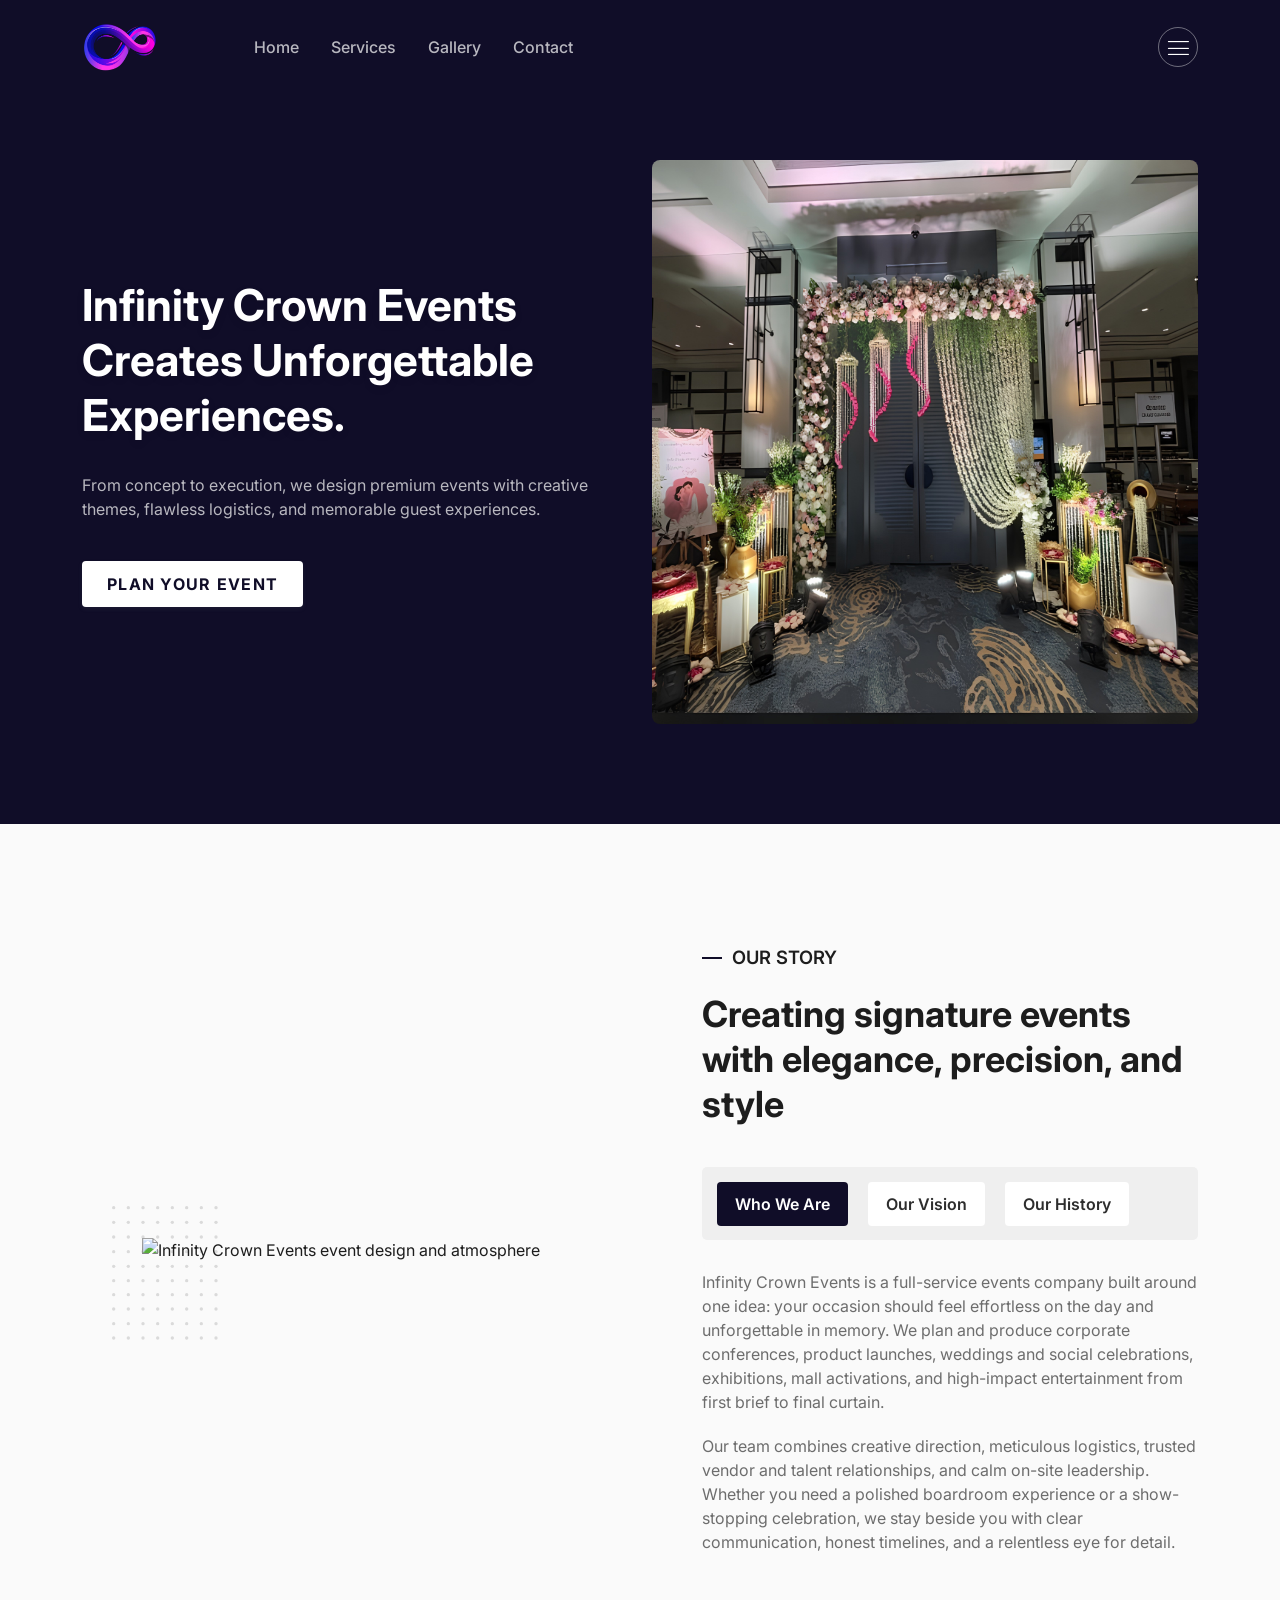
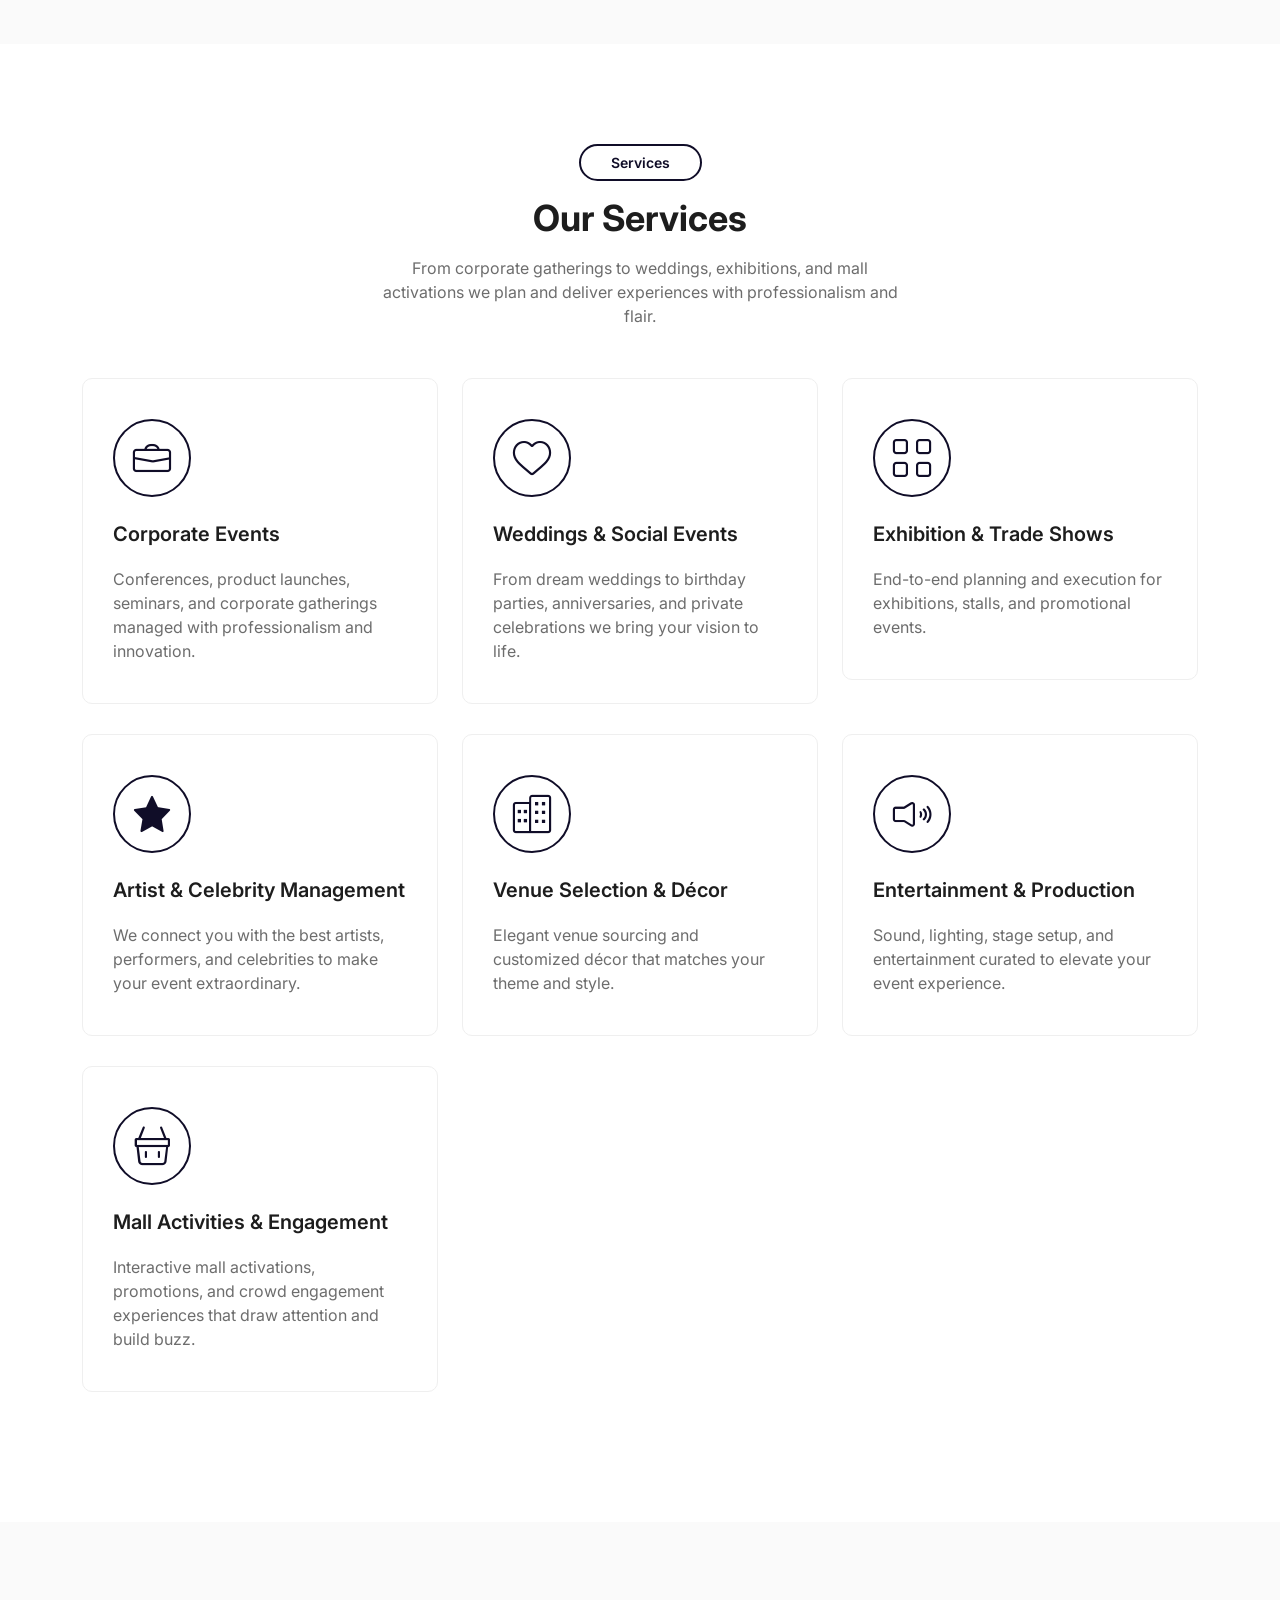
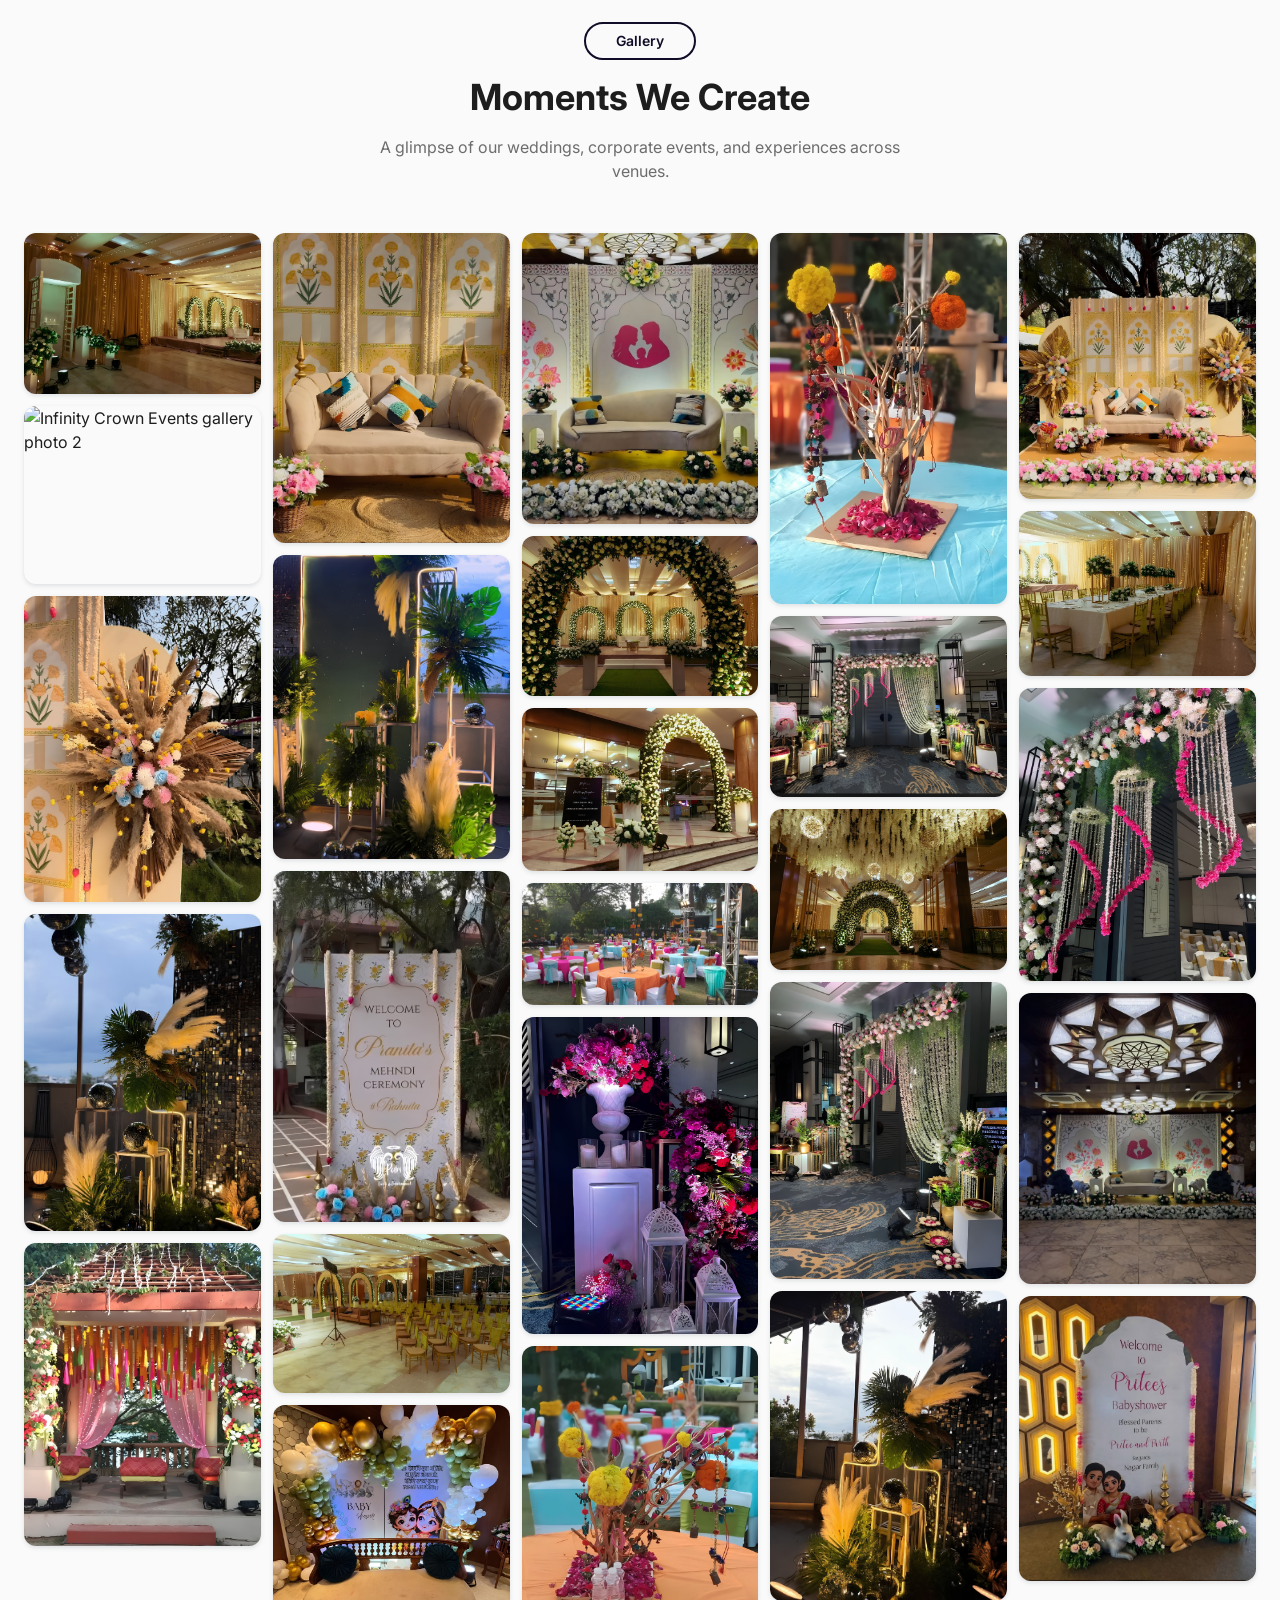
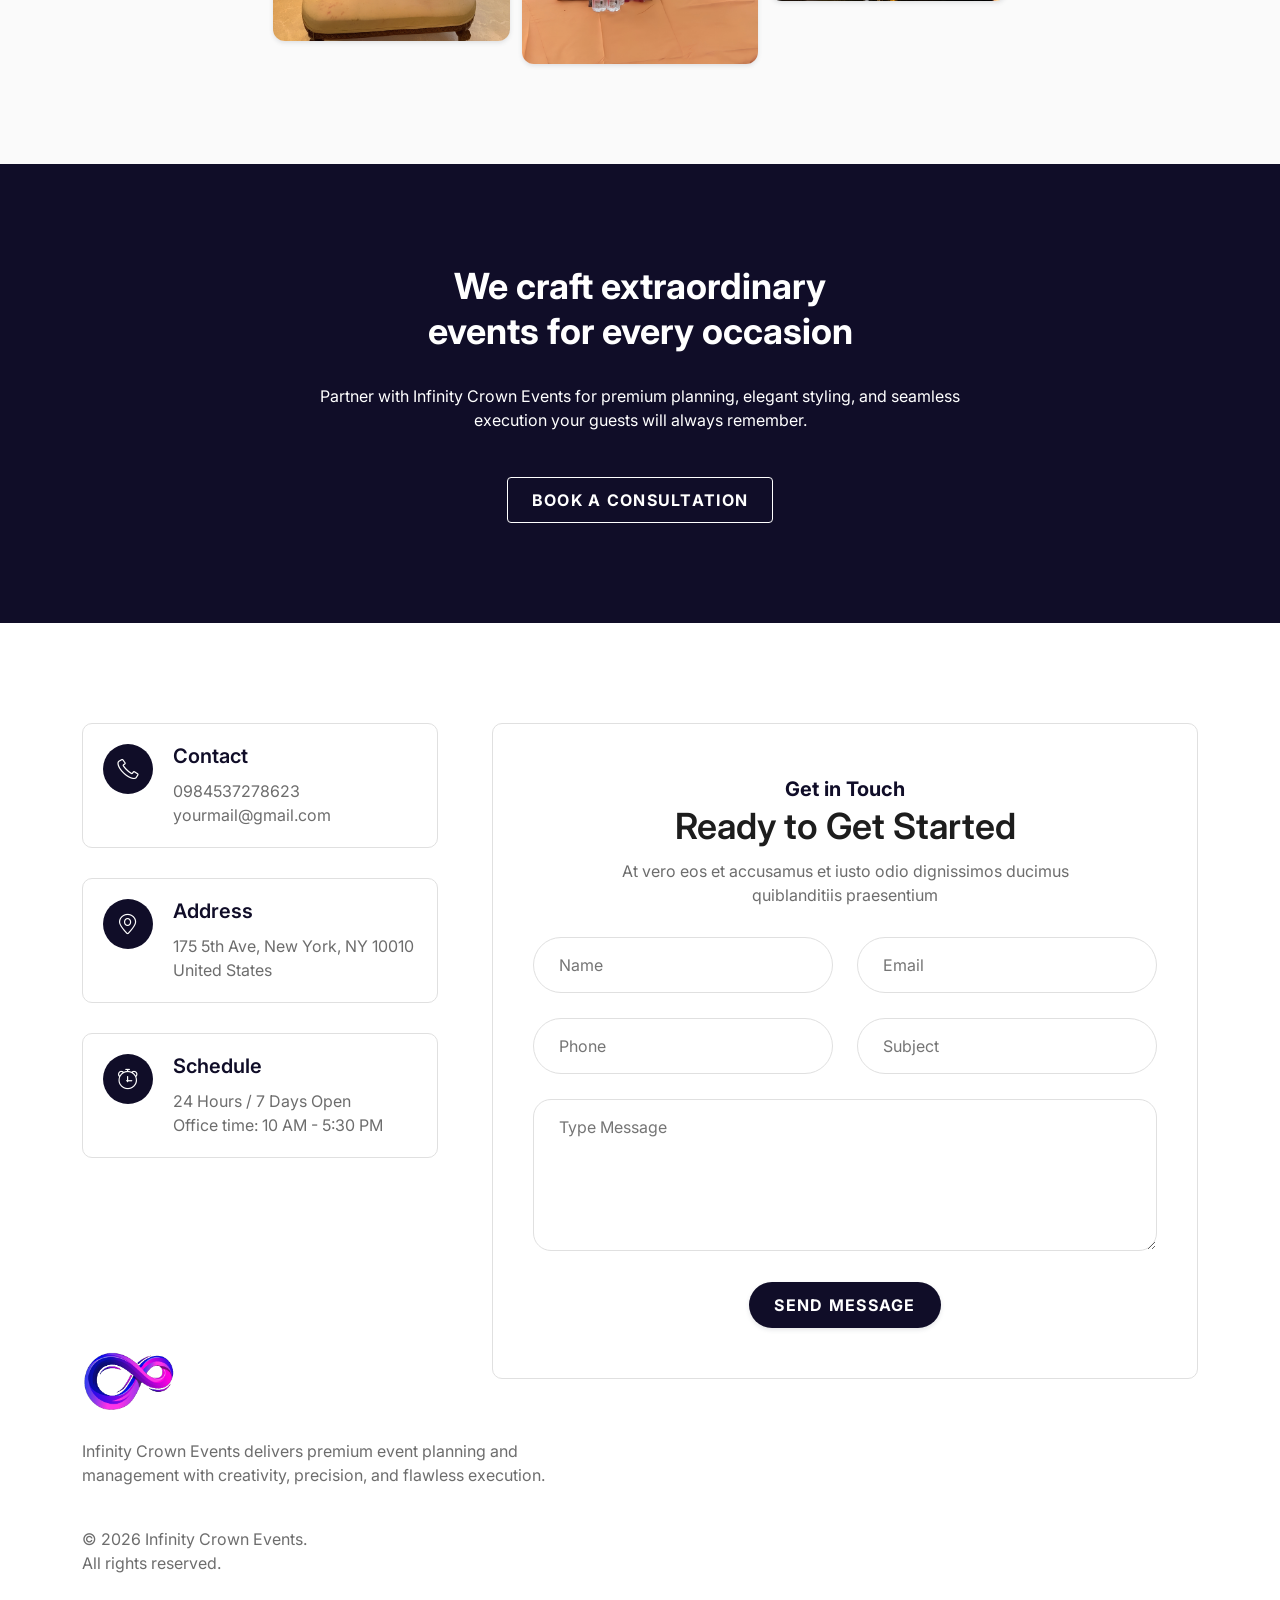
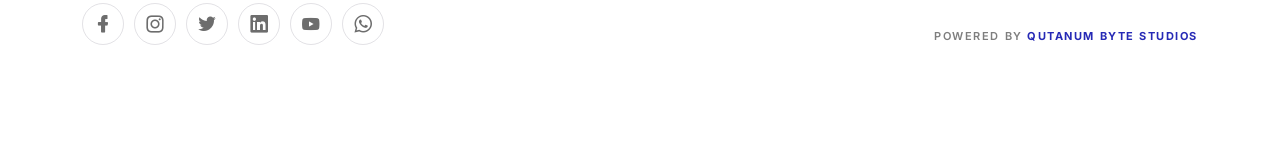
==== commit 34c2b173: "Update" ====
--- a/index.html
+++ b/index.html
@@ -5,14 +5,14 @@
 	<!--====== Required meta tags ======-->
 	<meta charset="utf-8" />
 	<meta http-equiv="x-ua-compatible" content="ie=edge" />
-	<meta name="description" content="" />
+	<meta name="description" content="Infinity Crown Events   corporate events, weddings, exhibitions, and full-service event planning and production." />
 	<meta name="viewport" content="width=device-width, initial-scale=1, shrink-to-fit=no" />
 
 	<!--====== Title ======-->
 	<title>Infinity Crown Events | Event Planning & Management</title>
 
 	<!--====== Favicon Icon ======-->
-	<link rel="icon" href="assets/images/logos/logo.png" type="image/png" />
+	<link rel="icon" href="assets/images/logos/logo_transparent.png" type="image/png" />
 
 	<!--====== Bootstrap css ======-->
 	<link rel="stylesheet" href="assets/css/bootstrap.min.css" />
@@ -32,7 +32,6 @@
 <body>
 
 	<!--====== NAVBAR NINE PART START ======-->
-
 	<section class="navbar-area navbar-nine">
 		<div class="container">
 			<div class="row">
@@ -48,7 +47,6 @@
 							<span class="toggler-icon"></span>
 							<span class="toggler-icon"></span>
 						</button>
-
 						<div class="collapse navbar-collapse sub-menu-bar" id="navbarNine">
 							<ul class="navbar-nav me-auto">
 								<li class="nav-item">
@@ -58,11 +56,13 @@
 									<a class="page-scroll" href="#services">Services</a>
 								</li>
 								<li class="nav-item">
+									<a class="page-scroll" href="#gallery">Gallery</a>
+								</li>
+								<li class="nav-item">
 									<a class="page-scroll" href="#contact">Contact</a>
 								</li>
 							</ul>
 						</div>
-
 						<div class="navbar-btn d-none d-lg-inline-block">
 							<a class="menu-bar" href="#side-menu-left"><i class="lni lni-menu"></i></a>
 						</div>
@@ -74,28 +74,31 @@
 		</div>
 		<!-- container -->
 	</section>
-
 	<!--====== NAVBAR NINE PART ENDS ======-->
 
 	<!--====== SIDEBAR PART START ======-->
-
 	<div class="sidebar-left">
 		<div class="sidebar-close">
 			<a class="close" href="#close"><i class="lni lni-close"></i></a>
 		</div>
 		<div class="sidebar-content">
 			<div class="sidebar-logo">
-				<a href="index.html"><img src="assets/images/logos/logo_transparent.png" alt="Infinity Crown Events logo" /></a>
-			</div>
-			<p class="text">Luxury event planning, venue styling, and end-to-end coordination for weddings, corporate functions, and private celebrations.</p>
+				<a href="index.html">
+					<img src="assets/images/logos/logo_transparent.png" alt="Infinity Crown Events logo" />
+				</a>
+			</div>
+			<p class="text">
+				Luxury event planning, venue styling, and end-to-end coordination for weddings, corporate functions, and
+				private celebrations.
+			</p>
 			<!-- logo -->
 			<div class="sidebar-menu">
-				<h5 class="menu-title">Quick Links</h5>
+				<h5 class="menu-title">Menu</h5>
 				<ul>
-					<li><a href="javascript:void(0)">About Us</a></li>
-					<li><a href="javascript:void(0)">Our Team</a></li>
-					<li><a href="javascript:void(0)">Latest News</a></li>
-					<li><a href="javascript:void(0)">Contact Us</a></li>
+					<li><a class="page-scroll" href="#hero-area">Home</a></li>
+					<li><a class="page-scroll" href="#services">Services</a></li>
+					<li><a class="page-scroll" href="#gallery">Gallery</a></li>
+					<li><a class="page-scroll" href="#contact">Contact</a></li>
 				</ul>
 			</div>
 			<!-- menu -->
@@ -103,16 +106,27 @@
 				<h5 class="social-title">Follow Us On</h5>
 				<ul>
 					<li>
-						<a href="javascript:void(0)"><i class="lni lni-facebook-filled"></i></a>
+						<a href="https://www.facebook.com/" target="_blank" rel="noopener noreferrer"
+							aria-label="Facebook"><i class="lni lni-facebook-filled"></i></a>
 					</li>
 					<li>
-						<a href="javascript:void(0)"><i class="lni lni-twitter-original"></i></a>
+						<a href="https://www.instagram.com/" target="_blank" rel="noopener noreferrer"
+							aria-label="Instagram"><i class="lni lni-instagram-original"></i></a>
 					</li>
 					<li>
-						<a href="javascript:void(0)"><i class="lni lni-linkedin-original"></i></a>
+						<a href="https://twitter.com/" target="_blank" rel="noopener noreferrer"
+							aria-label="X (Twitter)"><i class="lni lni-twitter-original"></i></a>
 					</li>
 					<li>
-						<a href="javascript:void(0)"><i class="lni lni-youtube"></i></a>
+						<a href="https://www.linkedin.com/" target="_blank" rel="noopener noreferrer"
+							aria-label="LinkedIn"><i class="lni lni-linkedin-original"></i></a>
+					</li>
+					<li>
+						<a href="https://www.youtube.com/" target="_blank" rel="noopener noreferrer"
+							aria-label="YouTube"><i class="lni lni-youtube"></i></a>
+					</li>
+					<li>
+						<a href="tel:0984537278623" aria-label="WhatsApp or phone"><i class="lni lni-whatsapp"></i></a>
 					</li>
 				</ul>
 			</div>
@@ -121,7 +135,6 @@
 		<!-- content -->
 	</div>
 	<div class="overlay-left"></div>
-
 	<!--====== SIDEBAR PART ENDS ======-->
 
 	<!-- Start header Area -->
@@ -132,7 +145,8 @@
 					<div class="header-content">
 						<h1>Infinity Crown Events creates unforgettable experiences.</h1>
 						<p>
-							From concept to execution, we design premium events with creative themes, flawless logistics, and memorable guest experiences.
+							From concept to execution, we design premium events with creative themes, flawless
+							logistics, and memorable guest experiences.
 						</p>
 						<div class="button">
 							<a href="#contact" class="btn primary-btn">Plan Your Event</a>
@@ -141,13 +155,16 @@
 				</div>
 				<div class="col-lg-6 col-md-12 col-12">
 					<div class="header-image">
-						<img src="assets/images/header/hero-image.jpg" alt="#" />
+						<img src="assets/images/photos/18_Untitled%20design.png"
+							alt="Elegant floral entrance and décor for a premium Infinity Crown Events celebration"
+							loading="eager" width="738" height="564" />
 					</div>
 				</div>
 			</div>
 		</div>
 	</section>
 	<!-- End header Area -->
+
 
 	<!--====== ABOUT FIVE PART START ======-->
 
@@ -239,13 +256,15 @@
 							<circle cx="60.333" cy="132" r="1.66667" fill="#DADADA" />
 							<circle cx="104" cy="132" r="1.66667" fill="#DADADA" />
 						</svg>
-						<img src="assets/images/about/about-img1.jpg" alt="about" />
+						<img src="assets/images/photos/2_Untitled%20design.png" alt="Infinity Crown Events   event design and atmosphere" loading="lazy" />
 					</div>
 				</div>
 				<div class="col-lg-6 col-12">
 					<div class="about-five-content">
 						<h6 class="small-title text-lg">OUR STORY</h6>
-						<h2 class="main-title fw-bold">Creating signature events with elegance, precision, and style</h2>
+						<h2 class="main-title fw-bold">Creating signature events with elegance,
+							precision, and style
+						</h2>
 						<div class="about-five-tab">
 							<nav>
 								<div class="nav nav-tabs" id="nav-tab" role="tablist">
@@ -254,43 +273,47 @@
 										aria-selected="true">Who We Are</button>
 									<button class="nav-link" id="nav-vision-tab" data-bs-toggle="tab"
 										data-bs-target="#nav-vision" type="button" role="tab" aria-controls="nav-vision"
-										aria-selected="false">our Vision</button>
+										aria-selected="false">Our Vision</button>
 									<button class="nav-link" id="nav-history-tab" data-bs-toggle="tab"
 										data-bs-target="#nav-history" type="button" role="tab"
-										aria-controls="nav-history" aria-selected="false">our History</button>
+										aria-controls="nav-history" aria-selected="false">Our History</button>
 								</div>
 							</nav>
 							<div class="tab-content" id="nav-tabContent">
 								<div class="tab-pane fade show active" id="nav-who" role="tabpanel"
 									aria-labelledby="nav-who-tab">
-									<p>Infinity Crown Events is a full-service events business focused on weddings, social celebrations, and corporate productions.</p>
-									<p>We blend creative direction, venue design, vendor management, and on-site coordination to deliver smooth and stunning events.</p>
+									<p>Infinity Crown Events is a full-service events company built around one idea:
+										your occasion should feel effortless on the day and unforgettable in memory. We
+										plan and produce corporate conferences, product launches, weddings and social
+										celebrations, exhibitions, mall activations, and high-impact entertainment from
+										first brief to final curtain.</p>
+									<p>Our team combines creative direction, meticulous logistics, trusted vendor and
+										talent relationships, and calm on-site leadership. Whether you need a polished
+										boardroom experience or a show-stopping celebration, we stay beside you with
+										clear communication, honest timelines, and a relentless eye for detail.</p>
 								</div>
 								<div class="tab-pane fade" id="nav-vision" role="tabpanel"
 									aria-labelledby="nav-vision-tab">
-									<p>It is a long established fact that a reader will be distracted by the readable
-										content of a page
-										when
-										looking at its layout. The point of using Lorem Ipsum is that it has a
-										more-or-less normal
-										distribution of letters, look like readable English.</p>
-									<p>There are many variations of passages of Lorem Ipsum available, but the majority
-										have in some
-										form,
-										by injected humour.</p>
+									<p>We want every Infinity Crown Events experience to feel premium, personal, and
+										true to your brand or your story. Our vision is to be the partner clients trust
+										when the stakes are high launch nights, milestone weddings, city-wide
+										activations, and moments that must land perfectly the first time.</p>
+									<p>We invest in fresh ideas, reliable execution, and long-term relationships with
+										venues, artists, and suppliers. We measure success by your guests’ comfort, your
+										team’s confidence, and the way your event looks and feels long after the lights
+										go down.</p>
 								</div>
 								<div class="tab-pane fade" id="nav-history" role="tabpanel"
 									aria-labelledby="nav-history-tab">
-									<p>It is a long established fact that a reader will be distracted by the readable
-										content of a page
-										when
-										looking at its layout. The point of using Lorem Ipsum is that it has a
-										more-or-less normal
-										distribution of letters, look like readable English.</p>
-									<p>There are many variations of passages of Lorem Ipsum available, but the majority
-										have in some
-										form,
-										by injected humour.</p>
+									<p>Infinity Crown Events grew from a passion for bringing people together and
+										delivering events that run like clockwork behind the scenes. What began with
+										intimate celebrations and corporate gatherings evolved into end-to-end
+										production handling larger conferences, exhibitions, celebrity and artist
+										engagements, and complex multi-vendor programs.</p>
+									<p>Along the way we refined our processes: sharper creative workflows, stronger
+										safety and contingency planning, and a network of specialists who share our
+										standards. Today our history is written in every successful event we deliver and
+										in the clients who return to us when it matters most.</p>
 								</div>
 							</div>
 						</div>
@@ -312,9 +335,11 @@
 					<div class="col-12">
 						<div class="content">
 							<h6>Services</h6>
-							<h2 class="fw-bold">Our Event Services</h2>
+							<h2 class="fw-bold">Our Services</h2>
 							<p>
-								Choose from complete planning packages tailored for weddings, corporate launches, milestone celebrations, and premium private events.
+								From corporate gatherings to weddings, exhibitions, and mall
+								activations we plan and
+								deliver experiences with professionalism and flair.
 							</p>
 						</div>
 					</div>
@@ -329,12 +354,14 @@
 				<div class="col-lg-4 col-md-6">
 					<div class="single-services">
 						<div class="service-icon">
-							<i class="lni lni-capsule"></i>
+							<i class="lni lni-briefcase"></i>
 						</div>
 						<div class="service-content">
-							<h4>Wedding Planning</h4>
+							<h4>Corporate Events</h4>
 							<p>
-								Theme development, decor styling, timeline planning, and complete wedding-day coordination.
+								Conferences, product launches, seminars, and corporate
+								gatherings managed with
+								professionalism and innovation.
 							</p>
 						</div>
 					</div>
@@ -342,12 +369,14 @@
 				<div class="col-lg-4 col-md-6">
 					<div class="single-services">
 						<div class="service-icon">
-							<i class="lni lni-bootstrap"></i>
+							<i class="lni lni-heart"></i>
 						</div>
 						<div class="service-content">
-							<h4>Corporate Events</h4>
+							<h4>Weddings &amp; Social Events</h4>
 							<p>
-								Professional planning for launches, annual meets, networking nights, and executive experiences.
+								From dream weddings to birthday parties, anniversaries, and
+								private celebrations we
+								bring your vision to life.
 							</p>
 						</div>
 					</div>
@@ -355,12 +384,13 @@
 				<div class="col-lg-4 col-md-6">
 					<div class="single-services">
 						<div class="service-icon">
-							<i class="lni lni-shortcode"></i>
+							<i class="lni lni-grid-alt"></i>
 						</div>
 						<div class="service-content">
-							<h4>Private Celebrations</h4>
+							<h4>Exhibition &amp; Trade Shows</h4>
 							<p>
-								Bespoke concepts for birthdays, anniversaries, engagement parties, and family milestones.
+								End-to-end planning and execution for exhibitions, stalls, and
+								promotional events.
 							</p>
 						</div>
 					</div>
@@ -368,12 +398,14 @@
 				<div class="col-lg-4 col-md-6">
 					<div class="single-services">
 						<div class="service-icon">
-							<i class="lni lni-dashboard"></i>
+							<i class="lni lni-star-filled"></i>
 						</div>
 						<div class="service-content">
-							<h4>Venue & Decor Styling</h4>
+							<h4>Artist &amp; Celebrity Management</h4>
 							<p>
-								Transforming venues with curated aesthetics, lighting concepts, floral design, and stage setup.
+								We connect you with the best artists, performers, and
+								celebrities to make your event
+								extraordinary.
 							</p>
 						</div>
 					</div>
@@ -381,12 +413,13 @@
 				<div class="col-lg-4 col-md-6">
 					<div class="single-services">
 						<div class="service-icon">
-							<i class="lni lni-layers"></i>
+							<i class="lni lni-apartment"></i>
 						</div>
 						<div class="service-content">
-							<h4>Vendor Management</h4>
+							<h4>Venue Selection &amp; Décor</h4>
 							<p>
-								Trusted vendor sourcing and budget-aligned negotiation for catering, media, music, and production.
+								Elegant venue sourcing and customized décor that matches your
+								theme and style.
 							</p>
 						</div>
 					</div>
@@ -394,12 +427,29 @@
 				<div class="col-lg-4 col-md-6">
 					<div class="single-services">
 						<div class="service-icon">
-							<i class="lni lni-reload"></i>
+							<i class="lni lni-volume-high"></i>
 						</div>
 						<div class="service-content">
-							<h4>On-Site Coordination</h4>
+							<h4>Entertainment &amp; Production</h4>
 							<p>
-								Real-time event supervision to ensure every detail runs smoothly from start to finale.
+								Sound, lighting, stage setup, and entertainment curated to
+								elevate your event
+								experience.
+							</p>
+						</div>
+					</div>
+				</div>
+				<div class="col-lg-4 col-md-6">
+					<div class="single-services">
+						<div class="service-icon">
+							<i class="lni lni-shopping-basket"></i>
+						</div>
+						<div class="service-content">
+							<h4>Mall Activities &amp; Engagement</h4>
+							<p>
+								Interactive mall activations, promotions, and crowd engagement
+								experiences that draw
+								attention and build buzz.
 							</p>
 						</div>
 					</div>
@@ -409,6 +459,215 @@
 	</section>
 	<!-- ===== service-area end ===== -->
 
+	<!--====== GALLERY PART START ======-->
+	<section id="gallery" class="photo-gallery section">
+		<div class="section-title-five">
+			<div class="container">
+				<div class="row">
+					<div class="col-12">
+						<div class="content">
+							<h6>
+								Gallery
+							</h6>
+							<h2 class="fw-bold">
+								Moments We Create
+							</h2>
+							<p>
+								A glimpse of our weddings, corporate events, and experiences across venues.
+							</p>
+						</div>
+					</div>
+				</div>
+			</div>
+		</div>
+		<div class="container-fluid px-lg-4 px-3">
+			<div class="gallery-collage" role="list">
+				<figure class="gallery-item" role="listitem">
+					<a class="glightbox" href="assets/images/photos/1_Untitled%20design.png"
+						data-gallery="infinity-crown-gallery">
+						<img src="assets/images/photos/1_Untitled%20design.png"
+							alt="Infinity Crown Events gallery photo 1" loading="lazy" width="900" height="675" />
+					</a>
+				</figure>
+				<figure class="gallery-item" role="listitem">
+					<a class="glightbox" href="assets/images/photos/2_Untitled%20design.png"
+						data-gallery="infinity-crown-gallery">
+						<img src="assets/images/photos/2_Untitled%20design.png"
+							alt="Infinity Crown Events gallery photo 2" loading="lazy" width="900" height="675" />
+					</a>
+				</figure>
+				<figure class="gallery-item" role="listitem">
+					<a class="glightbox" href="assets/images/photos/3_Untitled%20design.png"
+						data-gallery="infinity-crown-gallery">
+						<img src="assets/images/photos/3_Untitled%20design.png"
+							alt="Infinity Crown Events gallery photo 3" loading="lazy" width="900" height="675" />
+					</a>
+				</figure>
+				<figure class="gallery-item" role="listitem">
+					<a class="glightbox" href="assets/images/photos/4_Untitled%20design.png"
+						data-gallery="infinity-crown-gallery">
+						<img src="assets/images/photos/4_Untitled%20design.png"
+							alt="Infinity Crown Events gallery photo 4" loading="lazy" width="900" height="675" />
+					</a>
+				</figure>
+				<figure class="gallery-item" role="listitem">
+					<a class="glightbox" href="assets/images/photos/5_Untitled%20design.png"
+						data-gallery="infinity-crown-gallery">
+						<img src="assets/images/photos/5_Untitled%20design.png"
+							alt="Infinity Crown Events gallery photo 5" loading="lazy" width="900" height="675" />
+					</a>
+				</figure>
+				<figure class="gallery-item" role="listitem">
+					<a class="glightbox" href="assets/images/photos/6_Untitled%20design.png"
+						data-gallery="infinity-crown-gallery">
+						<img src="assets/images/photos/6_Untitled%20design.png"
+							alt="Infinity Crown Events gallery photo 6" loading="lazy" width="900" height="675" />
+					</a>
+				</figure>
+				<figure class="gallery-item" role="listitem">
+					<a class="glightbox" href="assets/images/photos/7_Untitled%20design.png"
+						data-gallery="infinity-crown-gallery">
+						<img src="assets/images/photos/7_Untitled%20design.png"
+							alt="Infinity Crown Events gallery photo 7" loading="lazy" width="900" height="675" />
+					</a>
+				</figure>
+				<figure class="gallery-item" role="listitem">
+					<a class="glightbox" href="assets/images/photos/8_Untitled%20design.png"
+						data-gallery="infinity-crown-gallery">
+						<img src="assets/images/photos/8_Untitled%20design.png"
+							alt="Infinity Crown Events gallery photo 8" loading="lazy" width="900" height="675" />
+					</a>
+				</figure>
+				<figure class="gallery-item" role="listitem">
+					<a class="glightbox" href="assets/images/photos/9_Untitled%20design.png"
+						data-gallery="infinity-crown-gallery">
+						<img src="assets/images/photos/9_Untitled%20design.png"
+							alt="Infinity Crown Events gallery photo 9" loading="lazy" width="900" height="675" />
+					</a>
+				</figure>
+				<figure class="gallery-item" role="listitem">
+					<a class="glightbox" href="assets/images/photos/10_Untitled%20design.png"
+						data-gallery="infinity-crown-gallery">
+						<img src="assets/images/photos/10_Untitled%20design.png"
+							alt="Infinity Crown Events gallery photo 10" loading="lazy" width="900" height="675" />
+					</a>
+				</figure>
+				<figure class="gallery-item" role="listitem">
+					<a class="glightbox" href="assets/images/photos/11_Untitled%20design.png"
+						data-gallery="infinity-crown-gallery">
+						<img src="assets/images/photos/11_Untitled%20design.png"
+							alt="Infinity Crown Events gallery photo 11" loading="lazy" width="900" height="675" />
+					</a>
+				</figure>
+				<figure class="gallery-item" role="listitem">
+					<a class="glightbox" href="assets/images/photos/12_Untitled%20design.png"
+						data-gallery="infinity-crown-gallery">
+						<img src="assets/images/photos/12_Untitled%20design.png"
+							alt="Infinity Crown Events gallery photo 12" loading="lazy" width="900" height="675" />
+					</a>
+				</figure>
+				<figure class="gallery-item" role="listitem">
+					<a class="glightbox" href="assets/images/photos/13_Untitled%20design.png"
+						data-gallery="infinity-crown-gallery">
+						<img src="assets/images/photos/13_Untitled%20design.png"
+							alt="Infinity Crown Events gallery photo 13" loading="lazy" width="900" height="675" />
+					</a>
+				</figure>
+				<figure class="gallery-item" role="listitem">
+					<a class="glightbox" href="assets/images/photos/14_Untitled%20design.png"
+						data-gallery="infinity-crown-gallery">
+						<img src="assets/images/photos/14_Untitled%20design.png"
+							alt="Infinity Crown Events gallery photo 14" loading="lazy" width="900" height="675" />
+					</a>
+				</figure>
+				<figure class="gallery-item" role="listitem">
+					<a class="glightbox" href="assets/images/photos/15_Untitled%20design.png"
+						data-gallery="infinity-crown-gallery">
+						<img src="assets/images/photos/15_Untitled%20design.png"
+							alt="Infinity Crown Events gallery photo 15" loading="lazy" width="900" height="675" />
+					</a>
+				</figure>
+				<figure class="gallery-item" role="listitem">
+					<a class="glightbox" href="assets/images/photos/16_Untitled%20design.png"
+						data-gallery="infinity-crown-gallery">
+						<img src="assets/images/photos/16_Untitled%20design.png"
+							alt="Infinity Crown Events gallery photo 16" loading="lazy" width="900" height="675" />
+					</a>
+				</figure>
+				<figure class="gallery-item" role="listitem">
+					<a class="glightbox" href="assets/images/photos/17_Untitled%20design.png"
+						data-gallery="infinity-crown-gallery">
+						<img src="assets/images/photos/17_Untitled%20design.png"
+							alt="Infinity Crown Events gallery photo 17" loading="lazy" width="900" height="675" />
+					</a>
+				</figure>
+				<figure class="gallery-item" role="listitem">
+					<a class="glightbox" href="assets/images/photos/18_Untitled%20design.png"
+						data-gallery="infinity-crown-gallery">
+						<img src="assets/images/photos/18_Untitled%20design.png"
+							alt="Infinity Crown Events gallery photo 18" loading="lazy" width="900" height="675" />
+					</a>
+				</figure>
+				<figure class="gallery-item" role="listitem">
+					<a class="glightbox" href="assets/images/photos/19_Untitled%20design.png"
+						data-gallery="infinity-crown-gallery">
+						<img src="assets/images/photos/19_Untitled%20design.png"
+							alt="Infinity Crown Events gallery photo 19" loading="lazy" width="900" height="675" />
+					</a>
+				</figure>
+				<figure class="gallery-item" role="listitem">
+					<a class="glightbox" href="assets/images/photos/20_Untitled%20design.png"
+						data-gallery="infinity-crown-gallery">
+						<img src="assets/images/photos/20_Untitled%20design.png"
+							alt="Infinity Crown Events gallery photo 20" loading="lazy" width="900" height="675" />
+					</a>
+				</figure>
+				<figure class="gallery-item" role="listitem">
+					<a class="glightbox" href="assets/images/photos/21_Untitled%20design.png"
+						data-gallery="infinity-crown-gallery">
+						<img src="assets/images/photos/21_Untitled%20design.png"
+							alt="Infinity Crown Events gallery photo 21" loading="lazy" width="900" height="675" />
+					</a>
+				</figure>
+				<figure class="gallery-item" role="listitem">
+					<a class="glightbox" href="assets/images/photos/22_Untitled%20design.png"
+						data-gallery="infinity-crown-gallery">
+						<img src="assets/images/photos/22_Untitled%20design.png"
+							alt="Infinity Crown Events gallery photo 22" loading="lazy" width="900" height="675" />
+					</a>
+				</figure>
+				<figure class="gallery-item" role="listitem">
+					<a class="glightbox" href="assets/images/photos/23_Untitled%20design.png"
+						data-gallery="infinity-crown-gallery">
+						<img src="assets/images/photos/23_Untitled%20design.png"
+							alt="Infinity Crown Events gallery photo 23" loading="lazy" width="900" height="675" />
+					</a>
+				</figure>
+				<figure class="gallery-item" role="listitem">
+					<a class="glightbox" href="assets/images/photos/24_Untitled%20design.png"
+						data-gallery="infinity-crown-gallery">
+						<img src="assets/images/photos/24_Untitled%20design.png"
+							alt="Infinity Crown Events gallery photo 24" loading="lazy" width="900" height="675" />
+					</a>
+				</figure>
+				<figure class="gallery-item" role="listitem">
+					<a class="glightbox" href="assets/images/photos/25_Untitled%20design.png"
+						data-gallery="infinity-crown-gallery">
+						<img src="assets/images/photos/25_Untitled%20design.png"
+							alt="Infinity Crown Events gallery photo 25" loading="lazy" width="900" height="675" />
+					</a>
+				</figure>
+				<figure class="gallery-item" role="listitem">
+					<a class="glightbox" href="assets/images/photos/26_Untitled%20design.png"
+						data-gallery="infinity-crown-gallery">
+						<img src="assets/images/photos/26_Untitled%20design.png"
+							alt="Infinity Crown Events gallery photo 26" loading="lazy" width="900" height="675" />
+					</a>
+				</figure>
+			</div>
+		</div>
+	</section>
+	<!--====== GALLERY PART END ======-->
 
 	<!-- Start Cta Area -->
 	<section id="call-action" class="call-action">
@@ -418,10 +677,13 @@
 					<div class="inner-content">
 						<h2>We craft extraordinary <br />events for every occasion</h2>
 						<p>
-							Partner with Infinity Crown Events for premium planning, elegant styling, and seamless execution your guests will always remember.
+							Partner with Infinity Crown Events for premium planning, elegant
+							styling, and seamless
+							execution your guests will always remember.
 						</p>
 						<div class="light-rounded-buttons">
-							<a href="#contact" class="btn primary-btn-outline">Book a Consultation</a>
+							<a href="#contact" class="btn primary-btn-outline">Book a
+								Consultation</a>
 						</div>
 					</div>
 				</div>
@@ -488,7 +750,8 @@
 										Ready to Get Started
 									</h2>
 									<p>
-										At vero eos et accusamus et iusto odio dignissimos ducimus
+										At vero eos et accusamus et iusto odio dignissimos
+										ducimus
 										quiblanditiis praesentium
 									</p>
 								</div>
@@ -534,12 +797,11 @@
 	</section>
 	<!-- ========================= contact-section end ========================= -->
 
-	<!-- ========================= map-section end ========================= -->
+	<!-- ========================= map-section start ========================= -->
 	<section class="map-section map-style-9">
 		<div class="map-container">
 			<object style="border:0; height: 500px; width: 100%;"
 				data="https://www.google.com/maps/embed?pb=!1m18!1m12!1m3!1d3102.7887109309127!2d-77.44196278417968!3d38.95165507956235!2m3!1f0!2f0!3f0!3m2!1i1024!2i768!4f13.1!3m3!1m2!1s0x0%3A0x0!2zMzjCsDU3JzA2LjAiTiA3N8KwMjYnMjMuMiJX!5e0!3m2!1sen!2sbd!4v1545420879707"></object>
-		</div>
 		</div>
 	</section>
 	<!-- ========================= map-section end ========================= -->
@@ -550,65 +812,57 @@
 		<div class="footer-top">
 			<div class="container">
 				<div class="inner-content">
-					<div class="row">
-						<div class="col-lg-4 col-md-6 col-12">
+					<div class="row align-items-end gy-4">
+						<div class="col-12 col-md-8 col-lg-6">
 							<!-- Single Widget -->
 							<div class="footer-widget f-about">
 								<div class="logo">
 									<a href="index.html">
-										<img src="assets/images/logos/logo_transparent.png" alt="Infinity Crown Events logo" class="img-fluid" />
+										<img src="assets/images/logos/logo_transparent.png"
+											alt="Infinity Crown Events logo" class="img-fluid" />
 									</a>
 								</div>
 								<p>
-									Infinity Crown Events delivers premium event planning and management with creativity, precision, and flawless execution.
+									Infinity Crown Events delivers premium event planning and management with
+									creativity, precision, and flawless execution.
 								</p>
 								<p class="copyright-text">
 									<span>© 2026 Infinity Crown Events.</span>All rights reserved.
 								</p>
+								<ul class="footer-social-list" aria-label="Social media">
+									<li>
+										<a href="https://www.facebook.com/" target="_blank" rel="noopener noreferrer"
+											aria-label="Facebook"><i class="lni lni-facebook-filled"></i></a>
+									</li>
+									<li>
+										<a href="https://www.instagram.com/" target="_blank" rel="noopener noreferrer"
+											aria-label="Instagram"><i class="lni lni-instagram-original"></i></a>
+									</li>
+									<li>
+										<a href="https://twitter.com/" target="_blank" rel="noopener noreferrer"
+											aria-label="X (Twitter)"><i class="lni lni-twitter-original"></i></a>
+									</li>
+									<li>
+										<a href="https://www.linkedin.com/" target="_blank" rel="noopener noreferrer"
+											aria-label="LinkedIn"><i class="lni lni-linkedin-original"></i></a>
+									</li>
+									<li>
+										<a href="https://www.youtube.com/" target="_blank" rel="noopener noreferrer"
+											aria-label="YouTube"><i class="lni lni-youtube"></i></a>
+									</li>
+									<li>
+										<a href="tel:0984537278623" aria-label="WhatsApp or phone"><i
+												class="lni lni-whatsapp"></i></a>
+									</li>
+								</ul>
 							</div>
 							<!-- End Single Widget -->
 						</div>
-						<div class="col-lg-2 col-md-6 col-12">
-							<!-- Single Widget -->
-							<div class="footer-widget f-link">
-								<h5>Solutions</h5>
-								<ul>
-									<li><a href="javascript:void(0)">Marketing</a></li>
-									<li><a href="javascript:void(0)">Analytics</a></li>
-									<li><a href="javascript:void(0)">Commerce</a></li>
-									<li><a href="javascript:void(0)">Insights</a></li>
-								</ul>
-							</div>
-							<!-- End Single Widget -->
-						</div>
-						<div class="col-lg-2 col-md-6 col-12">
-							<!-- Single Widget -->
-							<div class="footer-widget f-link">
-								<h5>Support</h5>
-								<ul>
-									<li><a href="javascript:void(0)">Pricing</a></li>
-									<li><a href="javascript:void(0)">Documentation</a></li>
-									<li><a href="javascript:void(0)">Guides</a></li>
-									<li><a href="javascript:void(0)">API Status</a></li>
-								</ul>
-							</div>
-							<!-- End Single Widget -->
-						</div>
-						<div class="col-lg-4 col-md-6 col-12">
-							<!-- Single Widget -->
-							<div class="footer-widget newsletter">
-								<h5>Subscribe</h5>
-								<p>Subscribe to our newsletter for the latest updates</p>
-								<form action="#" method="get" target="_blank" class="newsletter-form">
-									<input name="EMAIL" placeholder="Email address" required="required" type="email" />
-									<div class="button">
-										<button class="sub-btn">
-											<i class="lni lni-envelope"></i>
-										</button>
-									</div>
-								</form>
-							</div>
-							<!-- End Single Widget -->
+						<div class="col-12 col-md-4 col-lg-6">
+							<p class="footer-powered-by text-end mb-0">Powered by
+								<a href="https://quantumbytestudios.in" class="footer-powered-by-link"
+									target="_blank" rel="noopener noreferrer">Qutanum Byte Studios</a>
+							</p>
 						</div>
 					</div>
 				</div>
@@ -628,40 +882,8 @@
 	<script src="assets/js/bootstrap.bundle.min.js"></script>
 	<script src="assets/js/main.js"></script>
 	<script src="assets/js/tiny-slider.js"></script>
-
-	<script>
-
-		//===== close navbar-collapse when a  clicked
-		let navbarTogglerNine = document.querySelector(
-			".navbar-nine .navbar-toggler"
-		);
-		navbarTogglerNine.addEventListener("click", function () {
-			navbarTogglerNine.classList.toggle("active");
-		});
-
-		// ==== left sidebar toggle
-		let sidebarLeft = document.querySelector(".sidebar-left");
-		let overlayLeft = document.querySelector(".overlay-left");
-		let sidebarClose = document.querySelector(".sidebar-close .close");
-
-		overlayLeft.addEventListener("click", function () {
-			sidebarLeft.classList.toggle("open");
-			overlayLeft.classList.toggle("open");
-		});
-		sidebarClose.addEventListener("click", function () {
-			sidebarLeft.classList.remove("open");
-			overlayLeft.classList.remove("open");
-		});
-
-		// ===== navbar nine sideMenu
-		let sideMenuLeftNine = document.querySelector(".navbar-nine .menu-bar");
-
-		sideMenuLeftNine.addEventListener("click", function () {
-			sidebarLeft.classList.add("open");
-			overlayLeft.classList.add("open");
-		});
-
-	</script>
+	<script src="assets/js/glightbox.min.js"></script>
+	<script src="assets/js/index-page.js"></script>
 </body>
 
 </html>
--- a/assets/css/style.css
+++ b/assets/css/style.css
@@ -925,6 +925,13 @@
 	padding: 0px 30px;
 }
 
+.sidebar-left .sidebar-content .sidebar-logo img {
+	max-height: 44px;
+	width: auto;
+	max-width: 100%;
+	display: block;
+}
+
 .sidebar-left .sidebar-content .sidebar-menu {
 	margin-top: 30px;
 }
@@ -2138,6 +2145,80 @@
 	color: var(--primary-dark);
 }
 
+.footer-eleven .footer-social-list {
+	list-style: none;
+	margin: 28px 0 0;
+	padding: 0;
+	display: flex;
+	flex-wrap: wrap;
+	gap: 10px;
+	align-items: center;
+}
+
+.footer-eleven .footer-social-list li {
+	margin: 0;
+	padding: 0;
+	display: inline-block;
+}
+
+.footer-eleven .footer-social-list a {
+	display: inline-flex;
+	align-items: center;
+	justify-content: center;
+	width: 42px;
+	height: 42px;
+	border-radius: 50%;
+	border: 1px solid rgba(16, 13, 40, 0.12);
+	color: var(--dark-3);
+	font-size: 18px;
+	text-decoration: none;
+	transition: color 0.25s ease, background-color 0.25s ease, border-color 0.25s ease,
+		transform 0.2s ease;
+}
+
+.footer-eleven .footer-social-list a:hover {
+	color: var(--white);
+	background-color: #090dac;
+	border-color: #090dac;
+	transform: translateY(-2px);
+}
+
+@media (max-width: 767px) {
+	.footer-eleven .footer-social-list {
+		justify-content: center;
+		margin-top: 20px;
+	}
+}
+
+.footer-eleven .footer-powered-by {
+	font-size: 11px;
+	font-weight: 600;
+	letter-spacing: 0.14em;
+	text-transform: uppercase;
+	color: var(--dark-3);
+	opacity: 0.88;
+	line-height: 1.5;
+}
+
+.footer-eleven .footer-powered-by-link {
+	color: #090dac;
+	text-decoration: none;
+	font-weight: 700;
+	opacity: 1;
+	transition: color 0.2s ease, text-decoration 0.2s ease;
+}
+
+.footer-eleven .footer-powered-by-link:hover {
+	color: #0608c4;
+	text-decoration: underline;
+}
+
+@media (max-width: 767px) {
+	.footer-eleven .footer-powered-by {
+		padding-top: 8px;
+	}
+}
+
 .footer-eleven .f-link li {
 	display: block;
 	margin-bottom: 12px;
@@ -2218,3 +2299,91 @@
 	color: var(--white);
 	background-color: var(--primary-dark);
 }
+
+/* ===== Photo gallery (collage) ===== */
+.photo-gallery {
+	padding: 100px 0;
+	background-color: var(--light-3);
+}
+
+@media (max-width: 767px) {
+	.photo-gallery {
+		padding: 60px 0;
+	}
+}
+
+/* Pinterest-style masonry: multi-column flow, natural image heights (no grid “holes”) */
+.photo-gallery .gallery-collage {
+	column-count: 5;
+	column-gap: 12px;
+	column-fill: balance;
+}
+
+@media (max-width: 1199px) {
+	.photo-gallery .gallery-collage {
+		column-count: 4;
+	}
+}
+
+@media (max-width: 991px) {
+	.photo-gallery .gallery-collage {
+		column-count: 3;
+		column-gap: 10px;
+	}
+}
+
+@media (max-width: 575px) {
+	.photo-gallery .gallery-collage {
+		column-count: 2;
+		column-gap: 8px;
+	}
+}
+
+.photo-gallery .gallery-item {
+	margin: 0 0 12px;
+	overflow: hidden;
+	border-radius: 12px;
+	box-shadow: var(--shadow-2);
+	break-inside: avoid;
+	page-break-inside: avoid;
+	-webkit-column-break-inside: avoid;
+	display: block;
+	width: 100%;
+}
+
+@media (max-width: 991px) {
+	.photo-gallery .gallery-item {
+		margin-bottom: 10px;
+	}
+}
+
+@media (max-width: 575px) {
+	.photo-gallery .gallery-item {
+		margin-bottom: 8px;
+	}
+}
+
+.photo-gallery .gallery-item a {
+	display: block;
+	text-decoration: none;
+	color: inherit;
+	outline: none;
+}
+
+.photo-gallery .gallery-item a:focus-visible {
+	box-shadow: 0 0 0 2px var(--white), 0 0 0 4px var(--primary);
+	border-radius: 12px;
+}
+
+.photo-gallery .gallery-item img {
+	width: 100%;
+	height: auto;
+	vertical-align: middle;
+	display: block;
+	transition: transform 0.35s ease;
+}
+
+.photo-gallery .gallery-item:hover img,
+.photo-gallery .gallery-item a:focus-visible img {
+	transform: scale(1.03);
+}
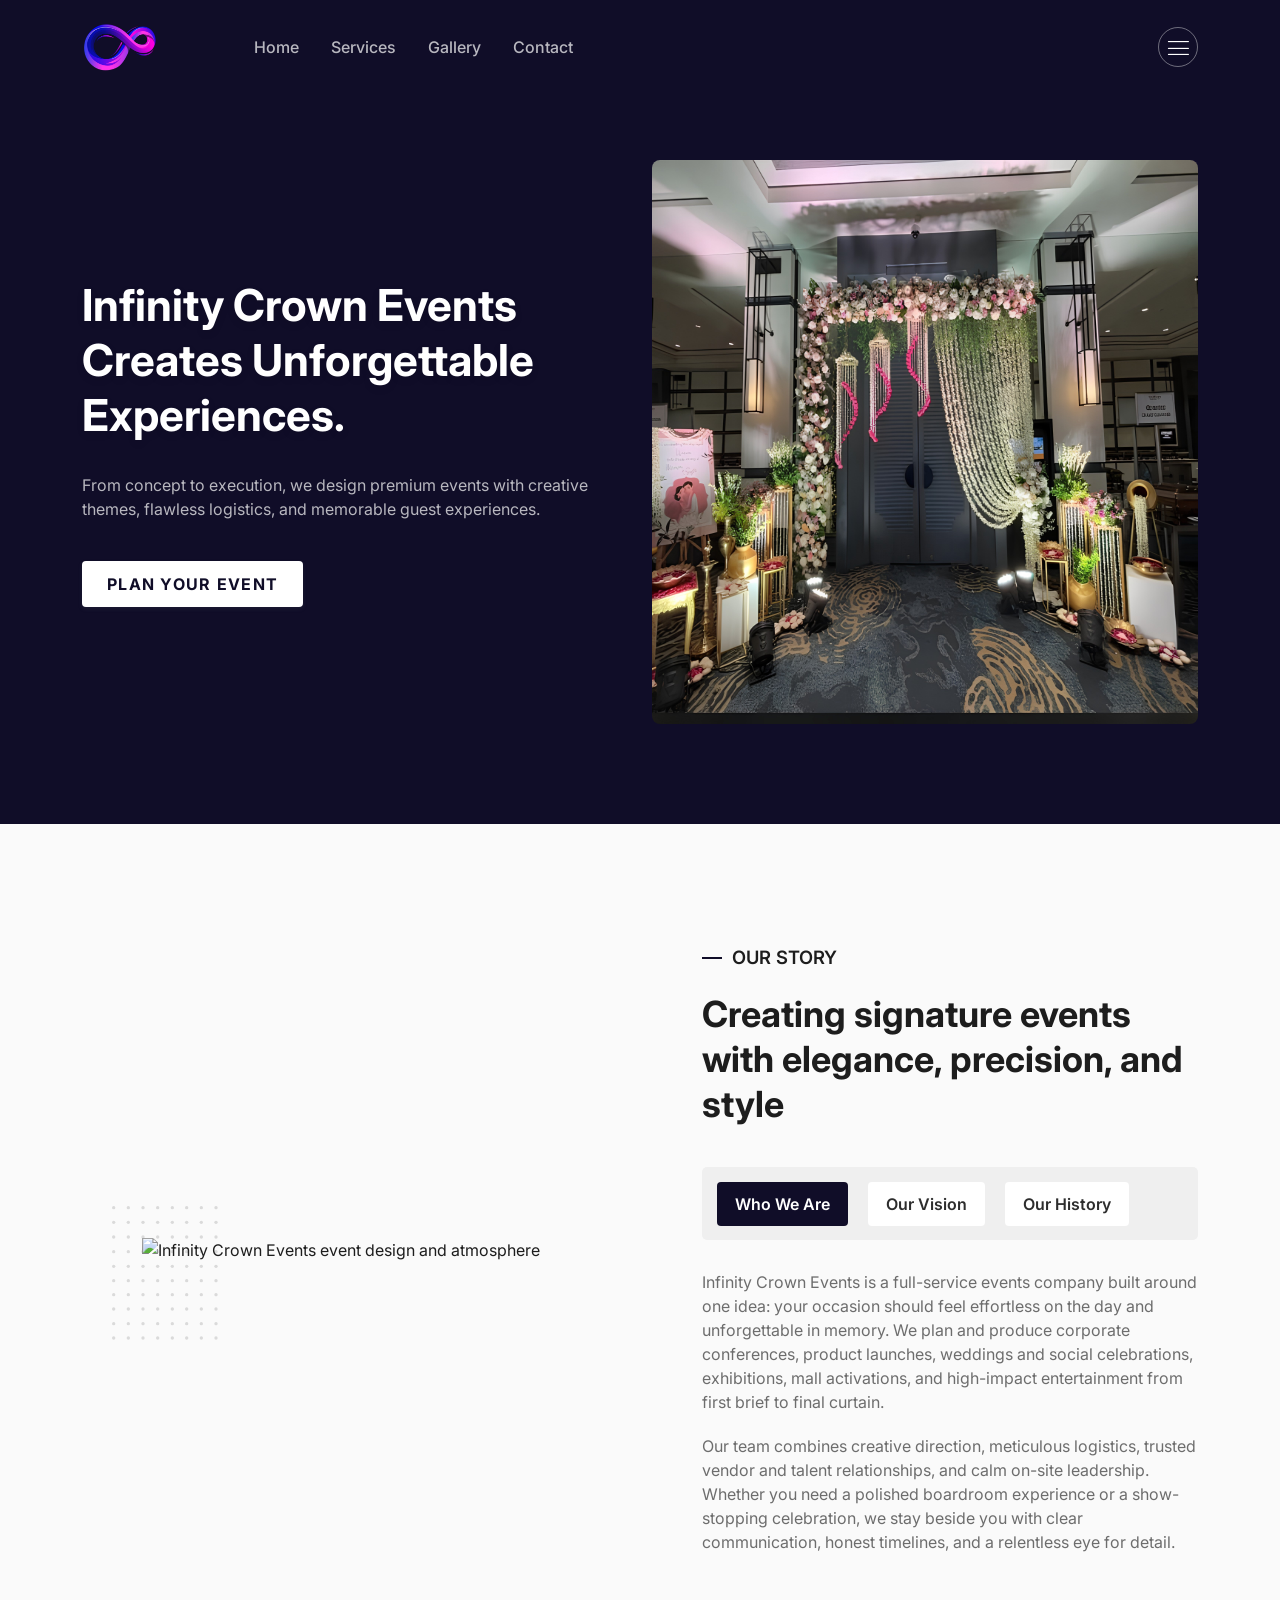
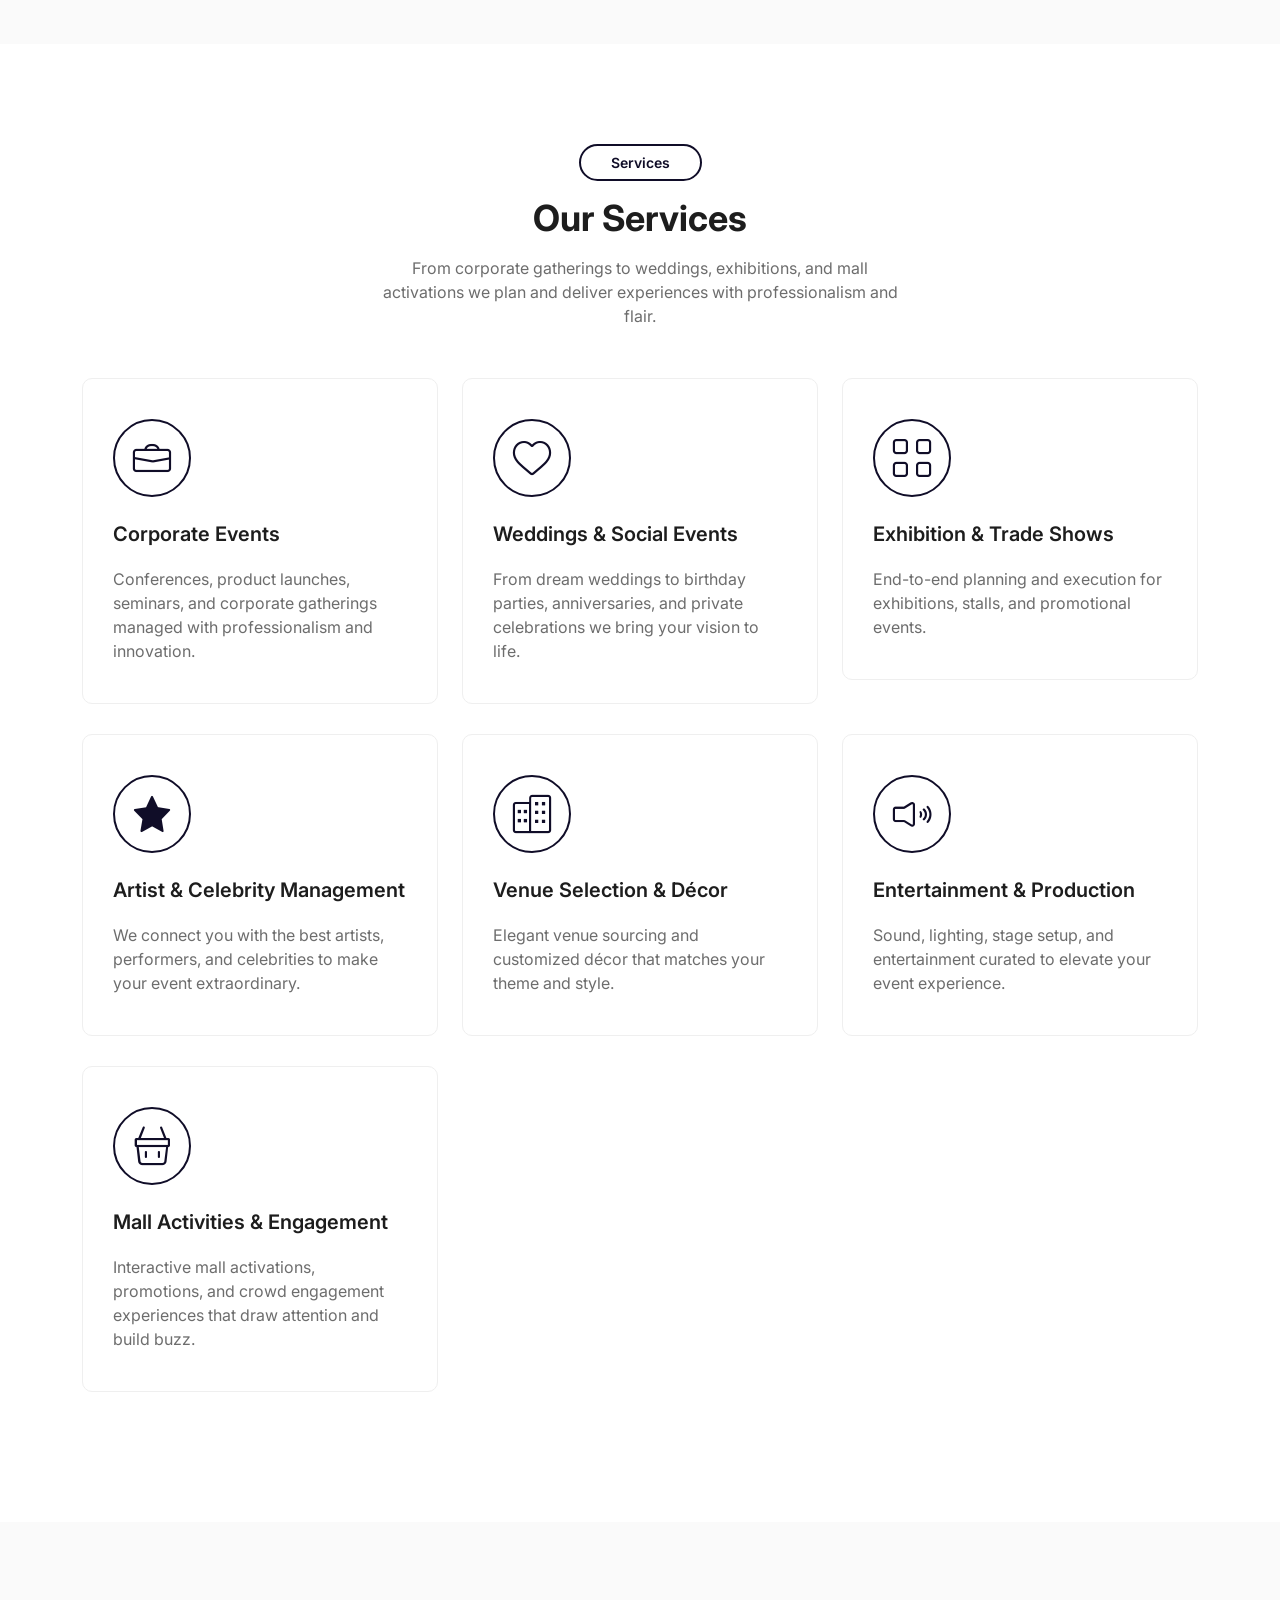
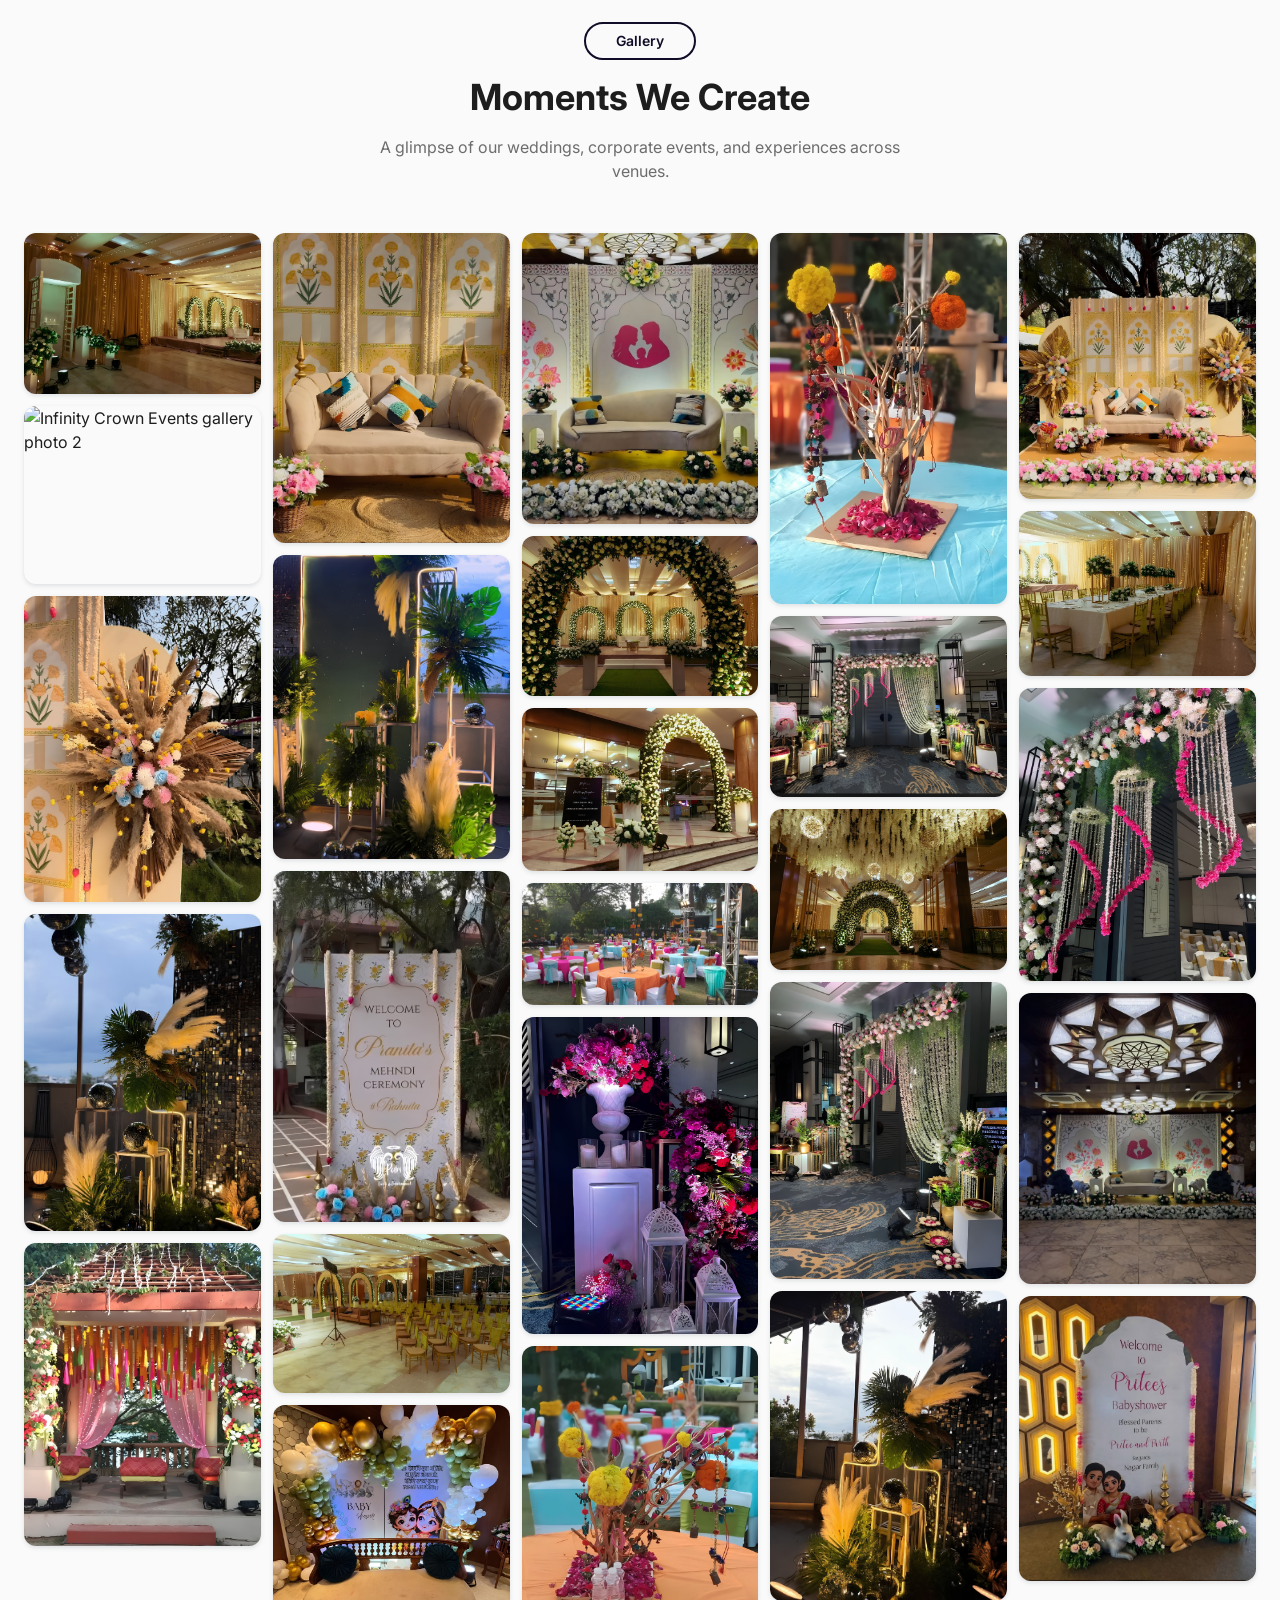
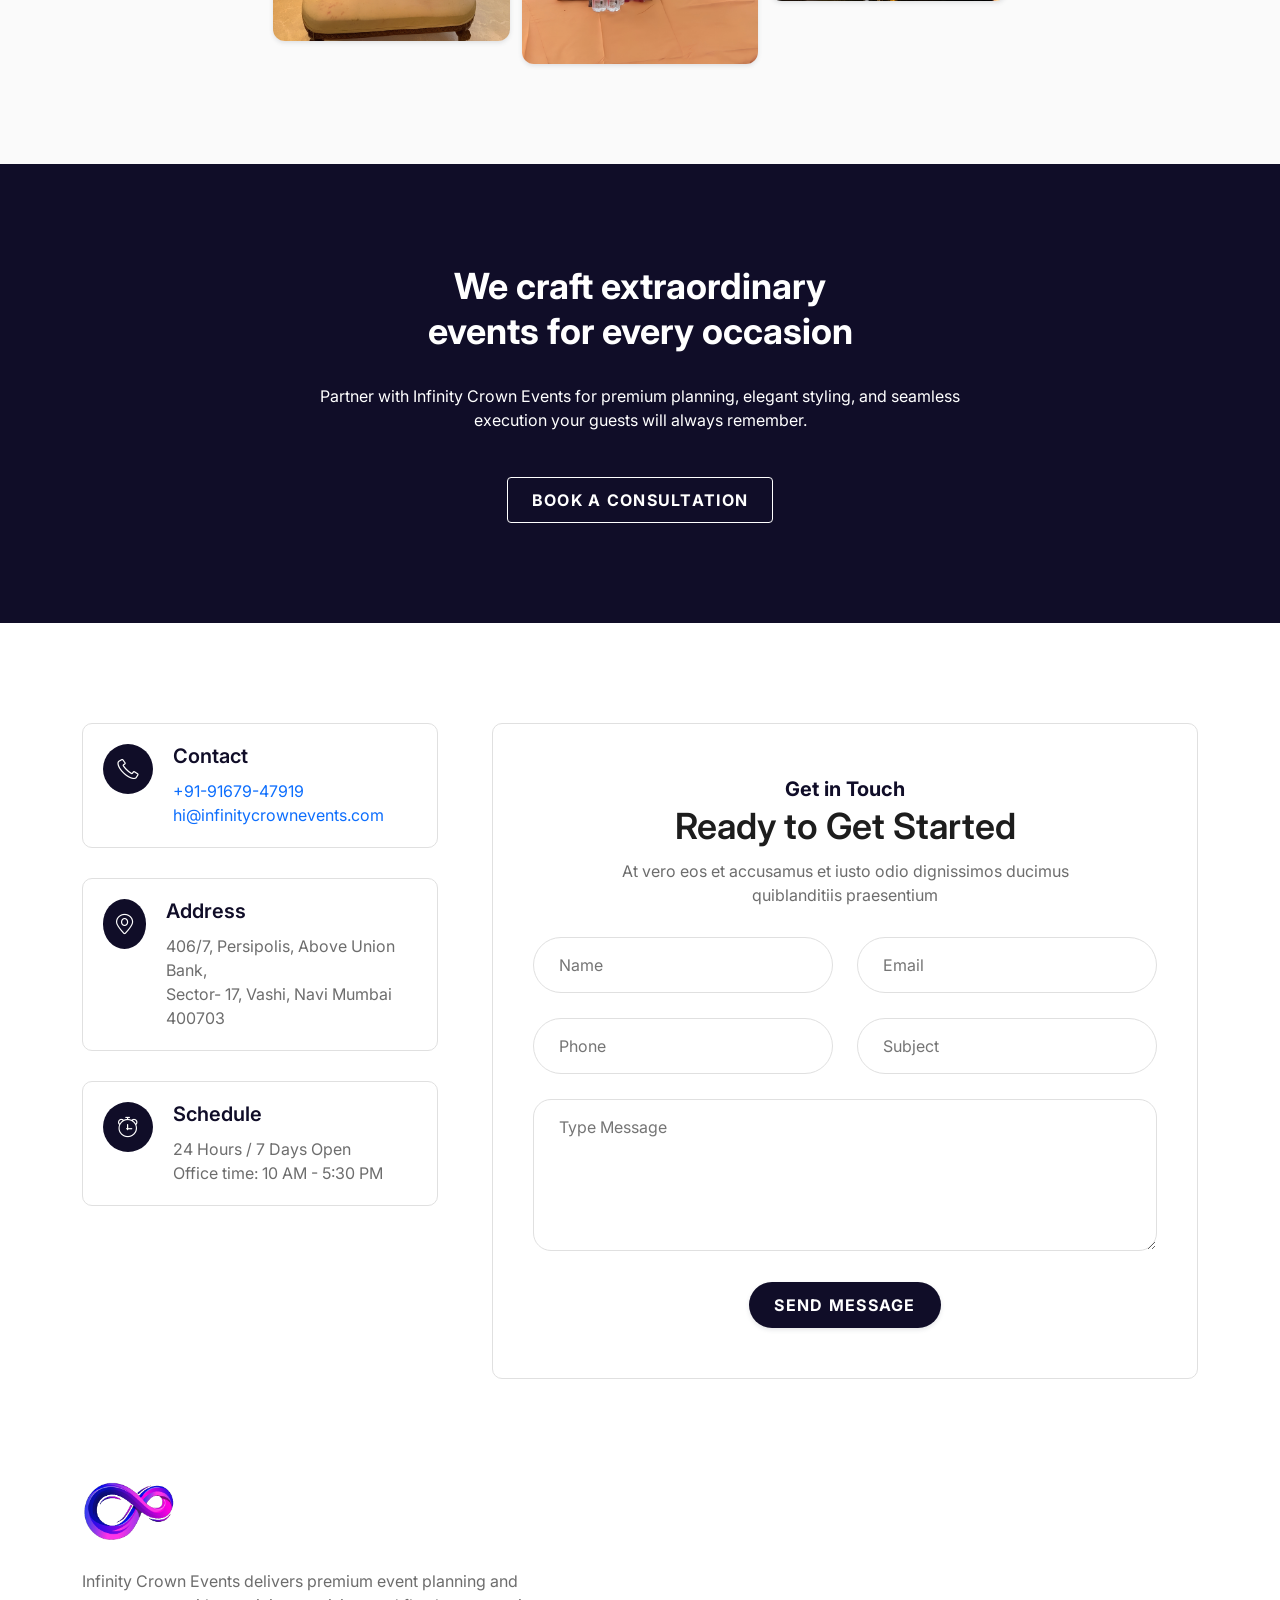
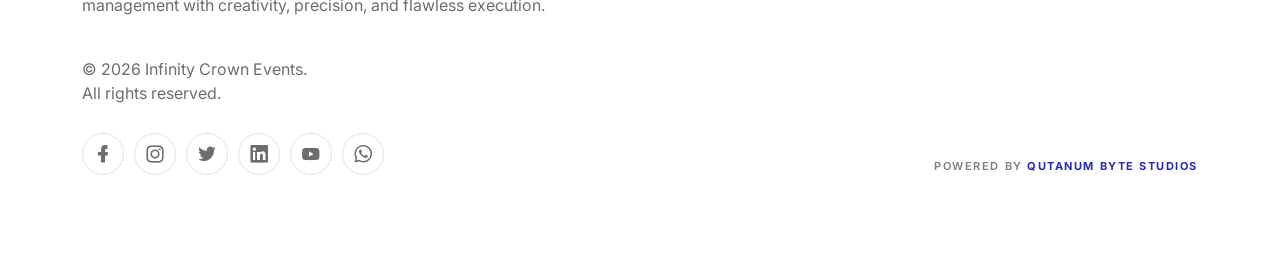
==== commit afe35aa1: "Update" ====
--- a/index.html
+++ b/index.html
@@ -19,9 +19,6 @@
 
 	<!--====== Line Icons css ======-->
 	<link rel="stylesheet" href="assets/css/lineicons.css" />
-
-	<!--====== Tiny Slider css ======-->
-	<link rel="stylesheet" href="assets/css/tiny-slider.css" />
 
 	<!--====== gLightBox css ======-->
 	<link rel="stylesheet" href="assets/css/glightbox.min.css" />
@@ -126,7 +123,8 @@
 							aria-label="YouTube"><i class="lni lni-youtube"></i></a>
 					</li>
 					<li>
-						<a href="tel:0984537278623" aria-label="WhatsApp or phone"><i class="lni lni-whatsapp"></i></a>
+						<a href="https://wa.me/919167947919" target="_blank" rel="noopener noreferrer"
+							aria-label="WhatsApp"><i class="lni lni-whatsapp"></i></a>
 					</li>
 				</ul>
 			</div>
@@ -708,8 +706,8 @@
 									</div>
 									<div class="contact-content">
 										<h4>Contact</h4>
-										<p>0984537278623</p>
-										<p>yourmail@gmail.com</p>
+										<p><a href="tel:+919167947919">+91-91679-47919</a></p>
+										<p><a href="mailto:hi@infinitycrownevents.com">hi@infinitycrownevents.com</a></p>
 									</div>
 								</div>
 							</div>
@@ -720,8 +718,8 @@
 									</div>
 									<div class="contact-content">
 										<h4>Address</h4>
-										<p>175 5th Ave, New York, NY 10010</p>
-										<p>United States</p>
+										<p>406/7, Persipolis, Above Union Bank,</p>
+										<p>Sector- 17, Vashi, Navi Mumbai 400703</p>
 									</div>
 								</div>
 							</div>
@@ -757,7 +755,8 @@
 								</div>
 							</div>
 						</div>
-						<form action="#" class="contact-form">
+						<p id="contact-form-notice" class="text-center small mb-3 d-none" role="status"></p>
+						<form action="contact_submit.php" method="post" class="contact-form">
 							<div class="row">
 								<div class="col-md-6">
 									<input type="text" name="name" id="name" placeholder="Name" required />
@@ -771,13 +770,13 @@
 									<input type="text" name="phone" id="phone" placeholder="Phone" required />
 								</div>
 								<div class="col-md-6">
-									<input type="text" name="subject" id="email" placeholder="Subject" required />
+									<input type="text" name="subject" id="subject" placeholder="Subject" />
 								</div>
 							</div>
 							<div class="row">
 								<div class="col-12">
-									<textarea name="message" id="message" placeholder="Type Message"
-										rows="5"></textarea>
+									<textarea name="message" id="message" placeholder="Type Message" rows="5"
+										required></textarea>
 								</div>
 							</div>
 							<div class="row">
@@ -796,15 +795,6 @@
 		</div>
 	</section>
 	<!-- ========================= contact-section end ========================= -->
-
-	<!-- ========================= map-section start ========================= -->
-	<section class="map-section map-style-9">
-		<div class="map-container">
-			<object style="border:0; height: 500px; width: 100%;"
-				data="https://www.google.com/maps/embed?pb=!1m18!1m12!1m3!1d3102.7887109309127!2d-77.44196278417968!3d38.95165507956235!2m3!1f0!2f0!3f0!3m2!1i1024!2i768!4f13.1!3m3!1m2!1s0x0%3A0x0!2zMzjCsDU3JzA2LjAiTiA3N8KwMjYnMjMuMiJX!5e0!3m2!1sen!2sbd!4v1545420879707"></object>
-		</div>
-	</section>
-	<!-- ========================= map-section end ========================= -->
 
 	<!-- Start Footer Area -->
 	<footer class="footer-area footer-eleven">
@@ -851,8 +841,8 @@
 											aria-label="YouTube"><i class="lni lni-youtube"></i></a>
 									</li>
 									<li>
-										<a href="tel:0984537278623" aria-label="WhatsApp or phone"><i
-												class="lni lni-whatsapp"></i></a>
+										<a href="https://wa.me/919167947919" target="_blank" rel="noopener noreferrer"
+											aria-label="WhatsApp"><i class="lni lni-whatsapp"></i></a>
 									</li>
 								</ul>
 							</div>
@@ -881,7 +871,6 @@
 	<!--====== js ======-->
 	<script src="assets/js/bootstrap.bundle.min.js"></script>
 	<script src="assets/js/main.js"></script>
-	<script src="assets/js/tiny-slider.js"></script>
 	<script src="assets/js/glightbox.min.js"></script>
 	<script src="assets/js/index-page.js"></script>
 </body>
